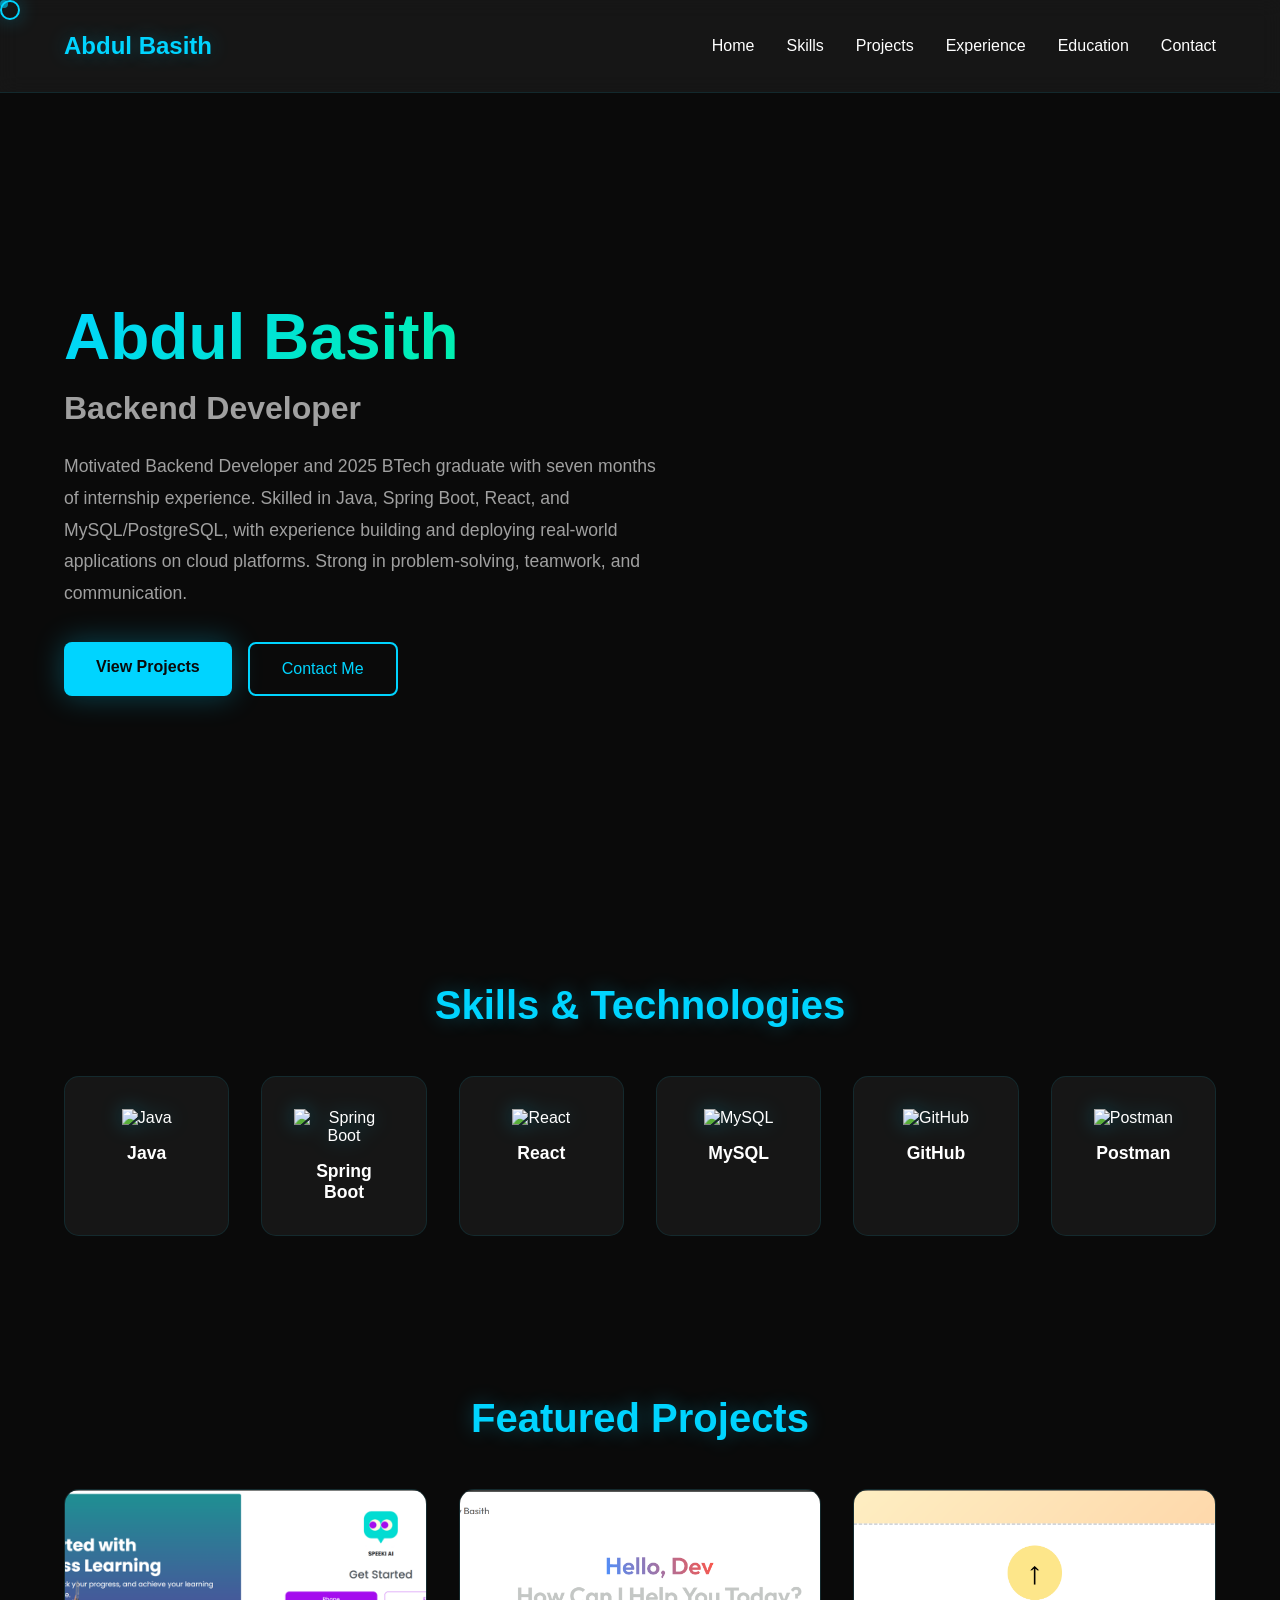
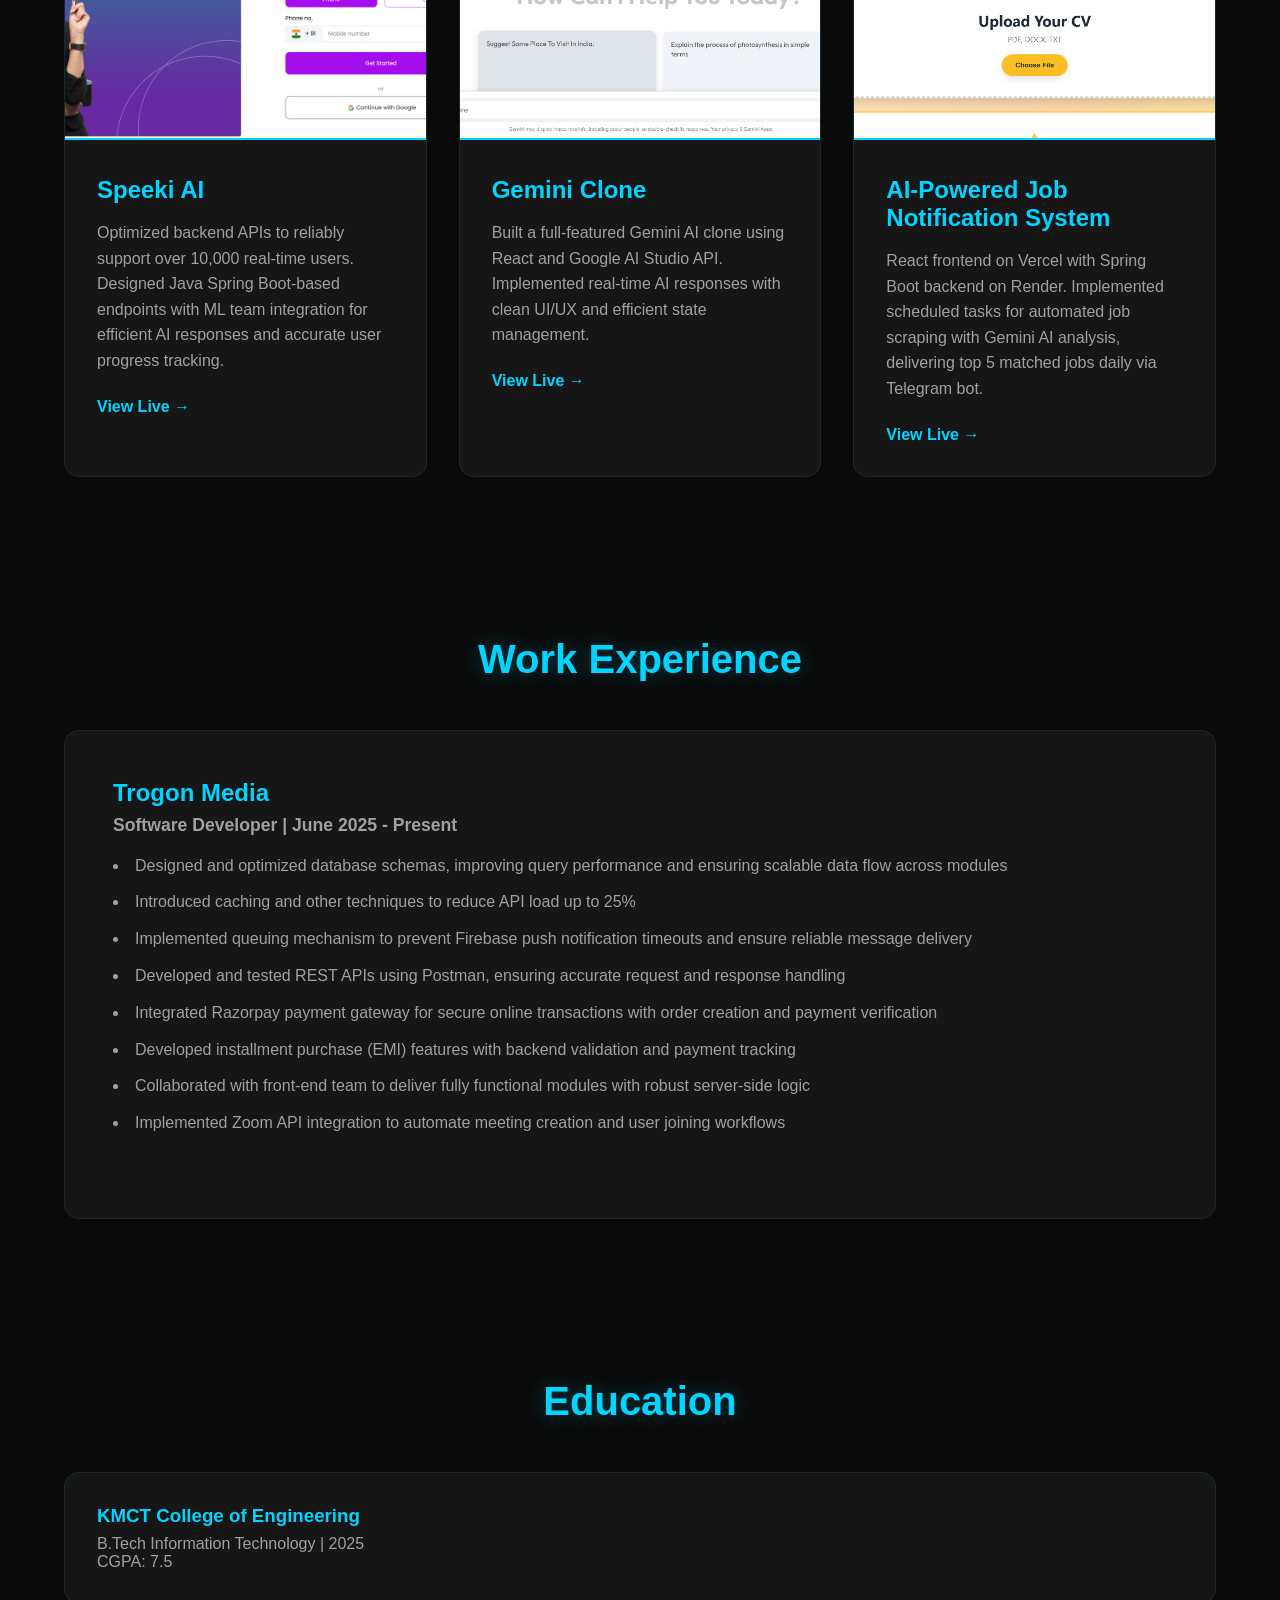
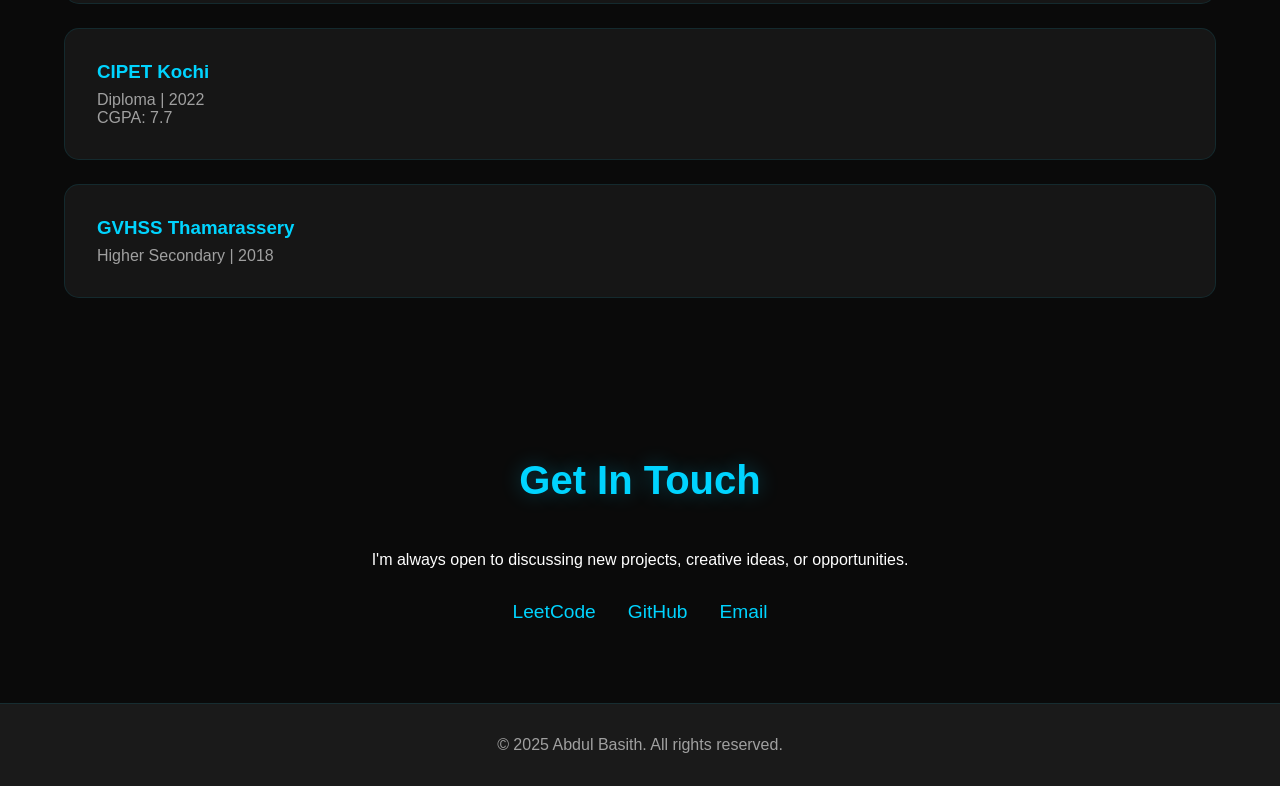
==== index.html @ dca41f11 "Update portfolio to highlight Java/Spring Boot skills" ====
<!DOCTYPE html>
<html lang="en">

<head>
    <meta charset="UTF-8">
    <meta name="viewport" content="width=device-width, initial-scale=1.0">
    <title>Abdul Basith - Backend Developer</title>
    <style>
        * {
            margin: 0;
            padding: 0;
            box-sizing: border-box;
        }

        :root {
            --bg-primary: #0a0a0a;
            --bg-secondary: #1a1a1a;
            --text-primary: #ffffff;
            --text-secondary: #a0a0a0;
            --accent: #00d4ff;
            --accent-glow: rgba(0, 212, 255, 0.3);
            --card-bg: #161616;
        }

        body {
            font-family: 'Segoe UI', Tahoma, Geneva, Verdana, sans-serif;
            background: var(--bg-primary);
            color: var(--text-primary);
            cursor: none;
            overflow-x: hidden;
        }

        /* Custom Cursor */
        .cursor {
            width: 20px;
            height: 20px;
            border: 2px solid var(--accent);
            border-radius: 50%;
            position: fixed;
            pointer-events: none;
            z-index: 9999;
            transition: transform 0.1s ease;
            box-shadow: 0 0 20px var(--accent-glow);
        }

        .cursor-tail {
            width: 8px;
            height: 8px;
            background: var(--accent);
            border-radius: 50%;
            position: fixed;
            pointer-events: none;
            z-index: 9998;
            opacity: 0.6;
            box-shadow: 0 0 15px var(--accent-glow);
        }

        /* Header */
        header {
            padding: 2rem 5%;
            background: rgba(26, 26, 26, 0.8);
            backdrop-filter: blur(10px);
            position: sticky;
            top: 0;
            z-index: 100;
            border-bottom: 1px solid rgba(0, 212, 255, 0.1);
        }

        nav {
            display: flex;
            justify-content: space-between;
            align-items: center;
            max-width: 1400px;
            margin: 0 auto;
        }

        .logo {
            font-size: 1.5rem;
            font-weight: bold;
            color: var(--accent);
            text-shadow: 0 0 20px var(--accent-glow);
        }

        .nav-links {
            display: flex;
            gap: 2rem;
            list-style: none;
        }

        .nav-links a {
            color: var(--text-primary);
            text-decoration: none;
            transition: color 0.3s;
            position: relative;
        }

        .nav-links a:hover {
            color: var(--accent);
        }

        .nav-links a::after {
            content: '';
            position: absolute;
            bottom: -5px;
            left: 0;
            width: 0;
            height: 2px;
            background: var(--accent);
            transition: width 0.3s;
        }

        .nav-links a:hover::after {
            width: 100%;
        }

        /* Hero Section */
        .hero {
            min-height: 90vh;
            display: flex;
            align-items: center;
            justify-content: center;
            padding: 2rem 5%;
            position: relative;
            overflow: hidden;
        }

        .hero-content {
            max-width: 1400px;
            width: 100%;
            display: flex;
            justify-content: space-between;
            align-items: center;
            gap: 4rem;
        }

        .hero-text h1 {
            font-size: 4rem;
            margin-bottom: 1rem;
            background: linear-gradient(135deg, var(--accent), #00ff88);
            -webkit-background-clip: text;
            -webkit-text-fill-color: transparent;
            animation: glow 2s ease-in-out infinite alternate;
        }

        @keyframes glow {
            from {
                filter: drop-shadow(0 0 20px var(--accent-glow));
            }

            to {
                filter: drop-shadow(0 0 40px var(--accent-glow));
            }
        }

        .hero-text h2 {
            font-size: 2rem;
            color: var(--text-secondary);
            margin-bottom: 1.5rem;
        }

        .hero-text p {
            font-size: 1.1rem;
            line-height: 1.8;
            color: var(--text-secondary);
            max-width: 600px;
            margin-bottom: 2rem;
        }

        .cta-buttons {
            display: flex;
            gap: 1rem;
        }

        .btn {
            padding: 1rem 2rem;
            border: none;
            border-radius: 8px;
            font-size: 1rem;
            cursor: none;
            transition: all 0.3s;
            text-decoration: none;
            display: inline-block;
        }

        .btn-primary {
            background: var(--accent);
            color: var(--bg-primary);
            font-weight: bold;
            box-shadow: 0 0 30px var(--accent-glow);
        }

        .btn-primary:hover {
            transform: translateY(-3px);
            box-shadow: 0 5px 40px var(--accent-glow);
        }

        .btn-secondary {
            background: transparent;
            color: var(--accent);
            border: 2px solid var(--accent);
        }

        .btn-secondary:hover {
            background: var(--accent);
            color: var(--bg-primary);
        }

        /* Section Styles */
        section {
            padding: 5rem 5%;
            max-width: 1400px;
            margin: 0 auto;
        }

        .section-title {
            font-size: 2.5rem;
            margin-bottom: 3rem;
            text-align: center;
            color: var(--accent);
            text-shadow: 0 0 20px var(--accent-glow);
        }

        /* Skills Section */
        .skills-grid {
            display: grid;
            grid-template-columns: repeat(auto-fit, minmax(150px, 1fr));
            gap: 2rem;
        }

        .skill-card {
            background: var(--card-bg);
            padding: 2rem;
            border-radius: 15px;
            text-align: center;
            transition: all 0.3s;
            border: 1px solid rgba(0, 212, 255, 0.1);
            position: relative;
            overflow: hidden;
        }

        .skill-card::before {
            content: '';
            position: absolute;
            top: 0;
            left: -100%;
            width: 100%;
            height: 100%;
            background: linear-gradient(90deg, transparent, rgba(0, 212, 255, 0.1), transparent);
            transition: left 0.5s;
        }

        .skill-card:hover::before {
            left: 100%;
        }

        .skill-card:hover {
            transform: translateY(-10px);
            border-color: var(--accent);
            box-shadow: 0 10px 40px var(--accent-glow);
        }

        .skill-card img {
            width: 60px;
            height: 60px;
            margin-bottom: 1rem;
            filter: drop-shadow(0 0 10px var(--accent-glow));
        }

        .skill-card h3 {
            color: var(--text-primary);
            font-size: 1.1rem;
        }

        /* Projects Section */
        .projects-grid {
            display: grid;
            grid-template-columns: repeat(auto-fit, minmax(350px, 1fr));
            gap: 2rem;
        }

        .project-card {
            background: var(--card-bg);
            border-radius: 15px;
            overflow: hidden;
            transition: all 0.3s;
            border: 1px solid rgba(0, 212, 255, 0.1);
        }

        .project-card:hover {
            transform: translateY(-10px);
            box-shadow: 0 15px 50px var(--accent-glow);
            border-color: var(--accent);
        }

        .project-image {
            width: 100%;
            height: 250px;
            object-fit: cover;
            border-bottom: 2px solid var(--accent);
        }

        .project-content {
            padding: 2rem;
        }

        .project-content h3 {
            font-size: 1.5rem;
            margin-bottom: 1rem;
            color: var(--accent);
        }

        .project-content p {
            color: var(--text-secondary);
            line-height: 1.6;
            margin-bottom: 1.5rem;
        }

        .project-links {
            display: flex;
            gap: 1rem;
        }

        .project-links a {
            color: var(--accent);
            text-decoration: none;
            font-weight: bold;
            transition: color 0.3s;
        }

        .project-links a:hover {
            color: var(--text-primary);
            text-shadow: 0 0 10px var(--accent-glow);
        }

        /* Experience Section */
        .experience-content {
            background: var(--card-bg);
            padding: 3rem;
            border-radius: 15px;
            border: 1px solid rgba(0, 212, 255, 0.1);
        }

        .experience-item {
            margin-bottom: 2rem;
        }

        .experience-item h3 {
            color: var(--accent);
            font-size: 1.5rem;
            margin-bottom: 0.5rem;
        }

        .experience-item h4 {
            color: var(--text-secondary);
            font-size: 1.1rem;
            margin-bottom: 1rem;
        }

        .experience-item ul {
            list-style-position: inside;
            color: var(--text-secondary);
            line-height: 1.8;
        }

        .experience-item li {
            margin-bottom: 0.5rem;
        }

        /* Education Section */
        .education-grid {
            display: grid;
            gap: 1.5rem;
        }

        .education-card {
            background: var(--card-bg);
            padding: 2rem;
            border-radius: 15px;
            border: 1px solid rgba(0, 212, 255, 0.1);
            transition: all 0.3s;
        }

        .education-card:hover {
            border-color: var(--accent);
            box-shadow: 0 5px 30px var(--accent-glow);
        }

        .education-card h3 {
            color: var(--accent);
            margin-bottom: 0.5rem;
        }

        .education-card p {
            color: var(--text-secondary);
        }

        /* Contact Section */
        .contact-content {
            text-align: center;
        }

        .contact-links {
            display: flex;
            justify-content: center;
            gap: 2rem;
            margin-top: 2rem;
        }

        .contact-links a {
            color: var(--accent);
            font-size: 1.2rem;
            text-decoration: none;
            transition: all 0.3s;
        }

        .contact-links a:hover {
            text-shadow: 0 0 20px var(--accent-glow);
            transform: scale(1.1);
        }

        /* Footer */
        footer {
            text-align: center;
            padding: 2rem;
            background: var(--bg-secondary);
            color: var(--text-secondary);
            border-top: 1px solid rgba(0, 212, 255, 0.1);
        }

        @media (max-width: 768px) {
            .hero-content {
                flex-direction: column;
                text-align: center;
            }

            .hero-text h1 {
                font-size: 2.5rem;
            }

            .nav-links {
                flex-direction: column;
                gap: 1rem;
            }

            .projects-grid {
                grid-template-columns: 1fr;
            }
        }
    </style>
</head>

<body>
    <!-- Custom Cursor -->
    <div class="cursor"></div>
    <div class="cursor-tail"></div>

    <!-- Header -->
    <header>
        <nav>
            <div class="logo">Abdul Basith</div>
            <ul class="nav-links">
                <li><a href="#home">Home</a></li>
                <li><a href="#skills">Skills</a></li>
                <li><a href="#projects">Projects</a></li>
                <li><a href="#experience">Experience</a></li>
                <li><a href="#education">Education</a></li>
                <li><a href="#contact">Contact</a></li>
            </ul>
        </nav>
    </header>

    <!-- Hero Section -->
    <section class="hero" id="home">
        <div class="hero-content">
            <div class="hero-text">
                <h1>Abdul Basith</h1>
                <h2>Backend Developer</h2>
                <p>Motivated Backend Developer and 2025 BTech graduate with seven months of internship experience.
                    Skilled in Java, Spring Boot, React, and MySQL/PostgreSQL, with experience building and deploying
                    real-world applications on cloud platforms. Strong in problem-solving, teamwork, and communication.
                </p>
                <div class="cta-buttons">
                    <a href="#projects" class="btn btn-primary">View Projects</a>
                    <a href="#contact" class="btn btn-secondary">Contact Me</a>
                </div>
            </div>
        </div>
    </section>

    <!-- Skills Section -->
    <section id="skills">
        <h2 class="section-title">Skills & Technologies</h2>
        <div class="skills-grid">
            <div class="skill-card">
                <img src="https://cdn.jsdelivr.net/gh/devicons/devicon/icons/java/java-original.svg" alt="Java">
                <h3>Java</h3>
            </div>
            <div class="skill-card">
                <img src="https://cdn.jsdelivr.net/gh/devicons/devicon/icons/spring/spring-original.svg"
                    alt="Spring Boot">
                <h3>Spring Boot</h3>
            </div>
            <div class="skill-card">
                <img src="https://cdn.jsdelivr.net/gh/devicons/devicon/icons/react/react-original.svg" alt="React">
                <h3>React</h3>
            </div>
            <!-- <div class="skill-card">
                <img src="https://cdn.jsdelivr.net/gh/devicons/devicon/icons/postgresql/postgresql-original.svg" alt="PostgreSQL">
                <h3>PostgreSQL</h3>
            </div> -->
            <div class="skill-card">
                <img src="https://cdn.jsdelivr.net/gh/devicons/devicon/icons/mysql/mysql-original.svg" alt="MySQL">
                <h3>MySQL</h3>
            </div>
            <!-- <!-- <div class="skill-card">
                <img src="https://cdn.jsdelivr.net/gh/devicons/devicon/icons/docker/docker-original.svg" alt="Docker">
                <h3>Docker</h3>
            </div> -->
            <div class="skill-card">
                <img src="https://cdn.jsdelivr.net/gh/devicons/devicon/icons/github/github-original.svg" alt="GitHub">
                <h3>GitHub</h3>
            </div>
            <div class="skill-card">
                <img src="https://cdn.jsdelivr.net/gh/devicons/devicon@latest/icons/postman/postman-original.svg"
                    alt="Postman">
                <h3>Postman</h3>
            </div>
        </div>
    </section>

    <!-- Projects Section -->
    <section id="projects">
        <h2 class="section-title">Featured Projects</h2>
        <div class="projects-grid">
            <div class="project-card">
                <img src="project1.png" alt="Speeki AI" class="project-image">
                <div class="project-content">
                    <h3>Speeki AI</h3>
                    <p>Optimized backend APIs to reliably support over 10,000 real-time users. Designed Java Spring
                        Boot-based endpoints with ML team integration for efficient AI responses and accurate user
                        progress tracking.</p>
                    <div class="project-links">
                        <a href="https://app.speekiai.com" target="_blank">View Live →</a>
                    </div>
                </div>
            </div>

            <div class="project-card">
                <img src="project2.png" alt="Gemini Clone" class="project-image">
                <div class="project-content">
                    <h3>Gemini Clone</h3>
                    <p>Built a full-featured Gemini AI clone using React and Google AI Studio API. Implemented real-time
                        AI responses with clean UI/UX and efficient state management.</p>
                    <div class="project-links">
                        <a href="https://gemini-by-basith.vercel.app/" target="_blank">View Live →</a>
                    </div>
                </div>
            </div>

            <div class="project-card">
                <img src="project3.png" alt="Job Alerts App" class="project-image">
                <div class="project-content">
                    <h3>AI-Powered Job Notification System</h3>
                    <p>React frontend on Vercel with Spring Boot backend on Render. Implemented scheduled tasks for
                        automated job scraping with Gemini AI analysis, delivering top 5 matched jobs daily via Telegram
                        bot.</p>
                    <div class="project-links">
                        <a href="https://telegram-job-alert.vercel.app" target="_blank">View Live →</a>
                    </div>
                </div>
            </div>
        </div>
    </section>

    <!-- Experience Section -->
    <section id="experience">
        <h2 class="section-title">Work Experience</h2>
        <div class="experience-content">
            <div class="experience-item">
                <h3>Trogon Media</h3>
                <h4>Software Developer | June 2025 - Present</h4>
                <ul>
                    <li>Designed and optimized database schemas, improving query performance and ensuring scalable data
                        flow across modules</li>
                    <li>Introduced caching and other techniques to reduce API load up to 25%</li>
                    <li>Implemented queuing mechanism to prevent Firebase push notification timeouts and ensure reliable
                        message delivery</li>
                    <li>Developed and tested REST APIs using Postman, ensuring accurate request and response handling
                    </li>
                    <li>Integrated Razorpay payment gateway for secure online transactions with order creation and
                        payment verification</li>
                    <li>Developed installment purchase (EMI) features with backend validation and payment tracking</li>
                    <li>Collaborated with front-end team to deliver fully functional modules with robust server-side
                        logic</li>
                    <li>Implemented Zoom API integration to automate meeting creation and user joining workflows</li>
                </ul>
            </div>
        </div>
    </section>

    <!-- Education Section -->
    <section id="education">
        <h2 class="section-title">Education</h2>
        <div class="education-grid">
            <div class="education-card">
                <h3>KMCT College of Engineering</h3>
                <p>B.Tech Information Technology | 2025</p>
                <p>CGPA: 7.5</p>
            </div>
            <div class="education-card">
                <h3>CIPET Kochi</h3>
                <p>Diploma | 2022</p>
                <p>CGPA: 7.7</p>
            </div>
            <div class="education-card">
                <h3>GVHSS Thamarassery</h3>
                <p>Higher Secondary | 2018</p>
            </div>
        </div>
    </section>

    <!-- Contact Section -->
    <section id="contact">
        <h2 class="section-title">Get In Touch</h2>
        <div class="contact-content">
            <p>I'm always open to discussing new projects, creative ideas, or opportunities.</p>
            <div class="contact-links">
                <a href="https://leetcode.com/u/abdulbasith2590/" target="_blank">LeetCode</a>
                <a href="https://github.com/abdulbasith2590" target="_blank">GitHub</a>
                <a href="mailto:abdulbasith2590@gmail.com">Email</a>
            </div>
        </div>
    </section>

    <!-- Footer -->
    <footer>
        <p>&copy; 2025 Abdul Basith. All rights reserved.</p>
    </footer>

    <script>
        // Custom Cursor
        const cursor = document.querySelector('.cursor');
        const cursorTail = document.querySelector('.cursor-tail');
        let mouseX = 0, mouseY = 0;
        let tailX = 0, tailY = 0;

        document.addEventListener('mousemove', (e) => {
            mouseX = e.clientX;
            mouseY = e.clientY;
            cursor.style.left = mouseX + 'px';
            cursor.style.top = mouseY + 'px';
        });

        function animateTail() {
            tailX += (mouseX - tailX) * 0.1;
            tailY += (mouseY - tailY) * 0.1;
            cursorTail.style.left = tailX + 'px';
            cursorTail.style.top = tailY + 'px';
            requestAnimationFrame(animateTail);
        }
        animateTail();

        // Smooth Scroll
        document.querySelectorAll('a[href^="#"]').forEach(anchor => {
            anchor.addEventListener('click', function (e) {
                e.preventDefault();
                const target = document.querySelector(this.getAttribute('href'));
                if (target) {
                    target.scrollIntoView({ behavior: 'smooth' });
                }
            });
        });
    </script>
</body>

</html>
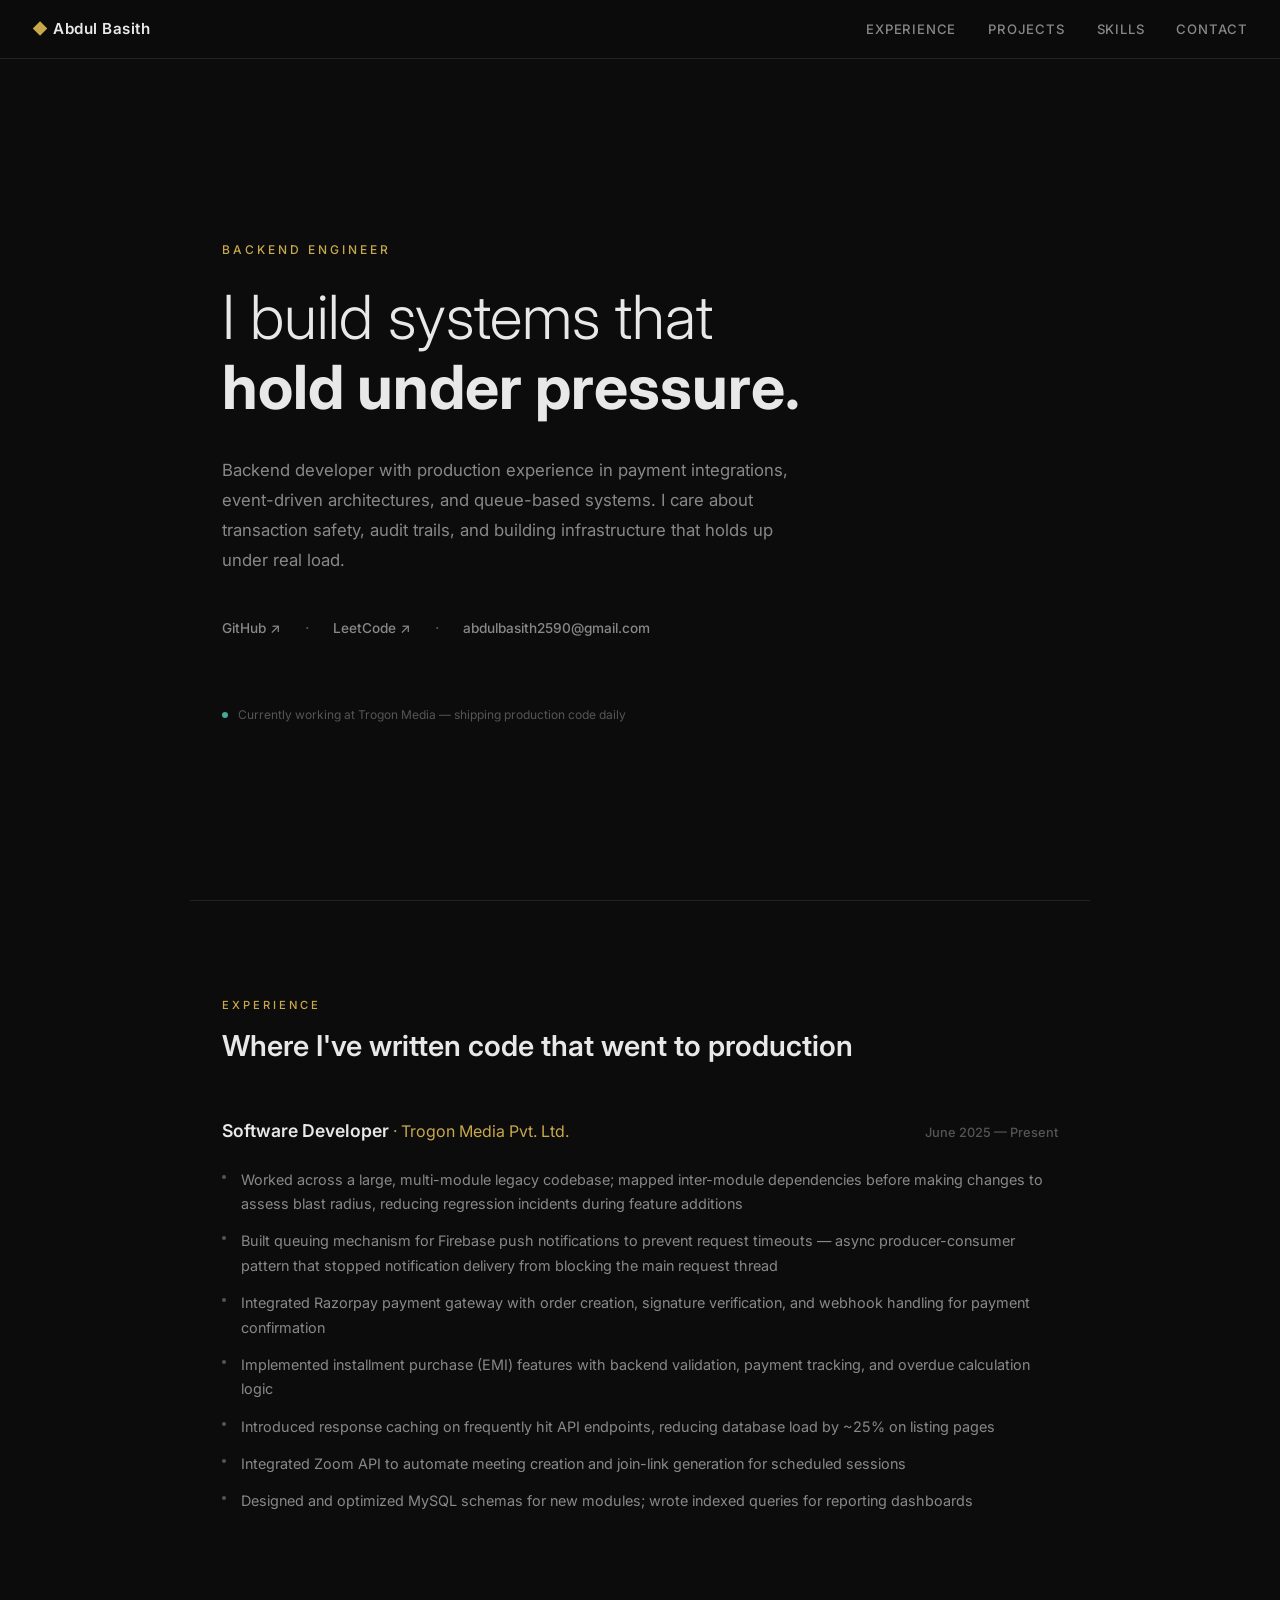
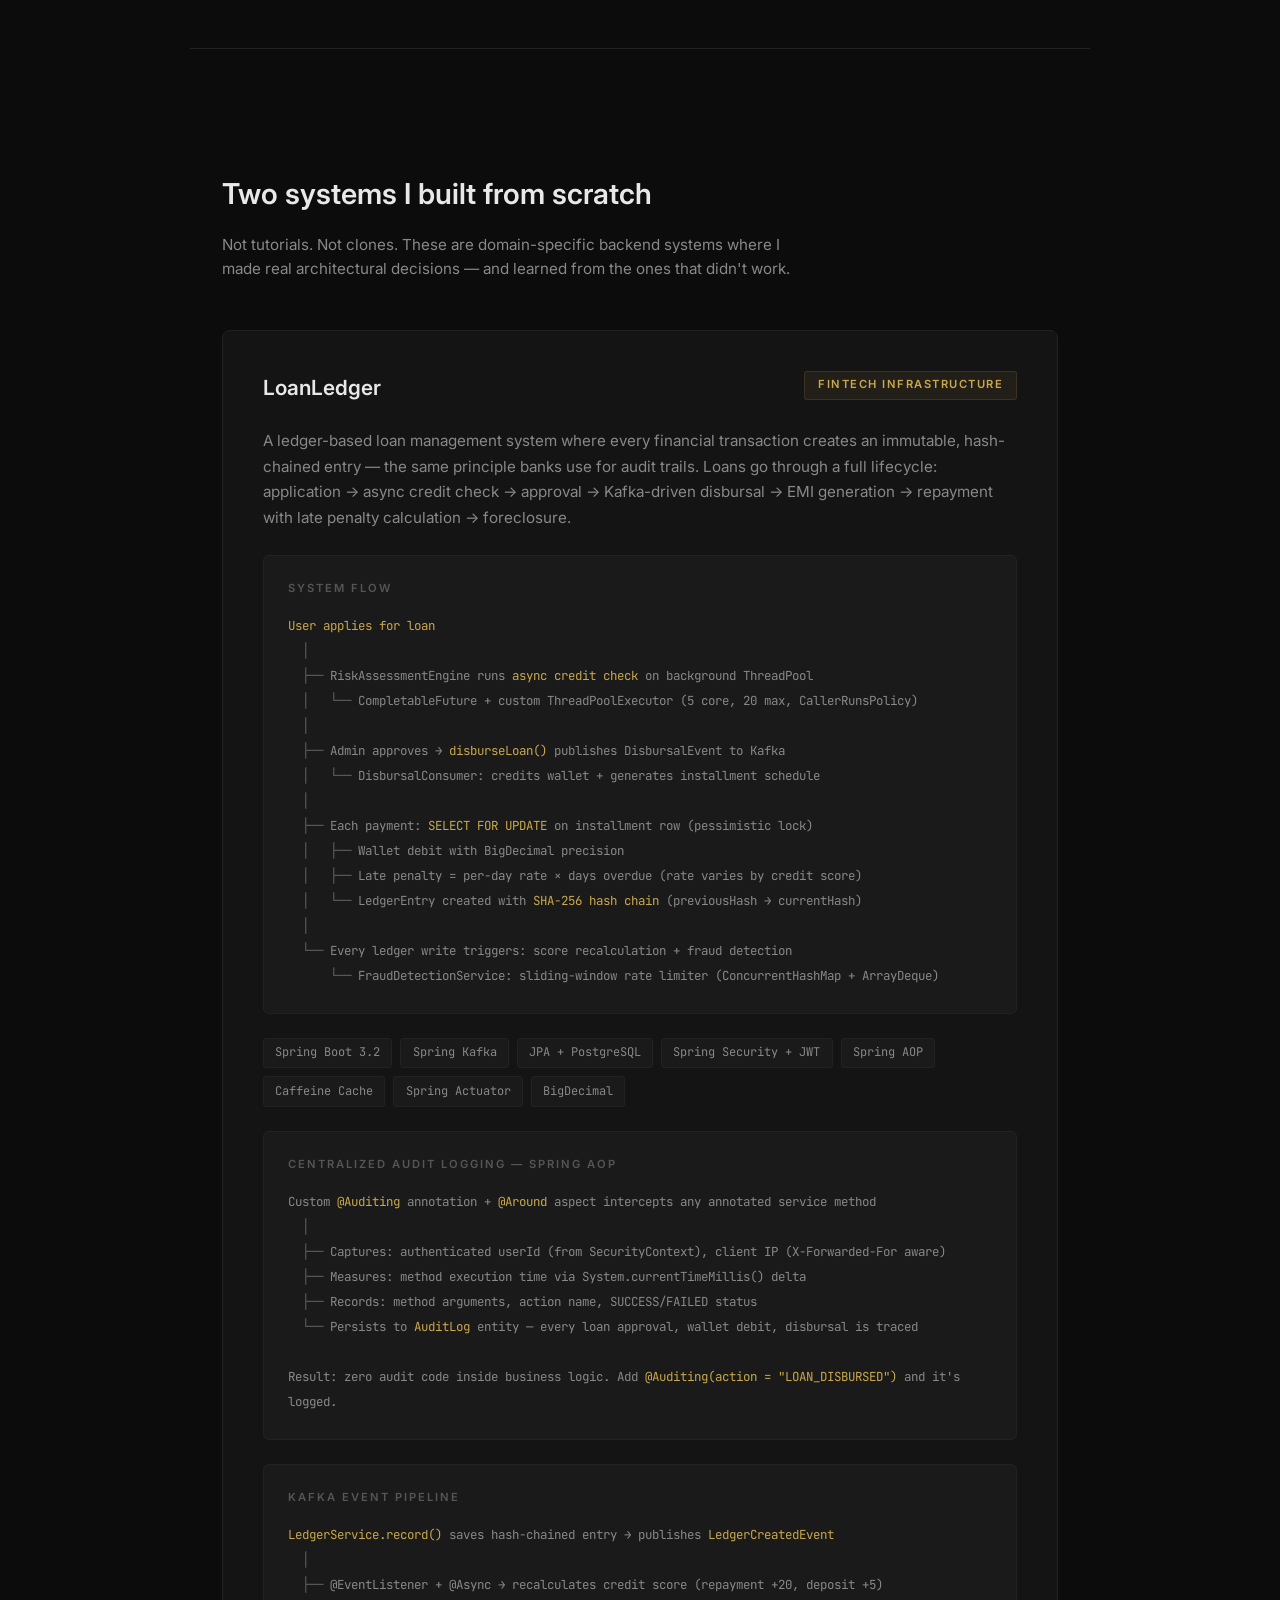
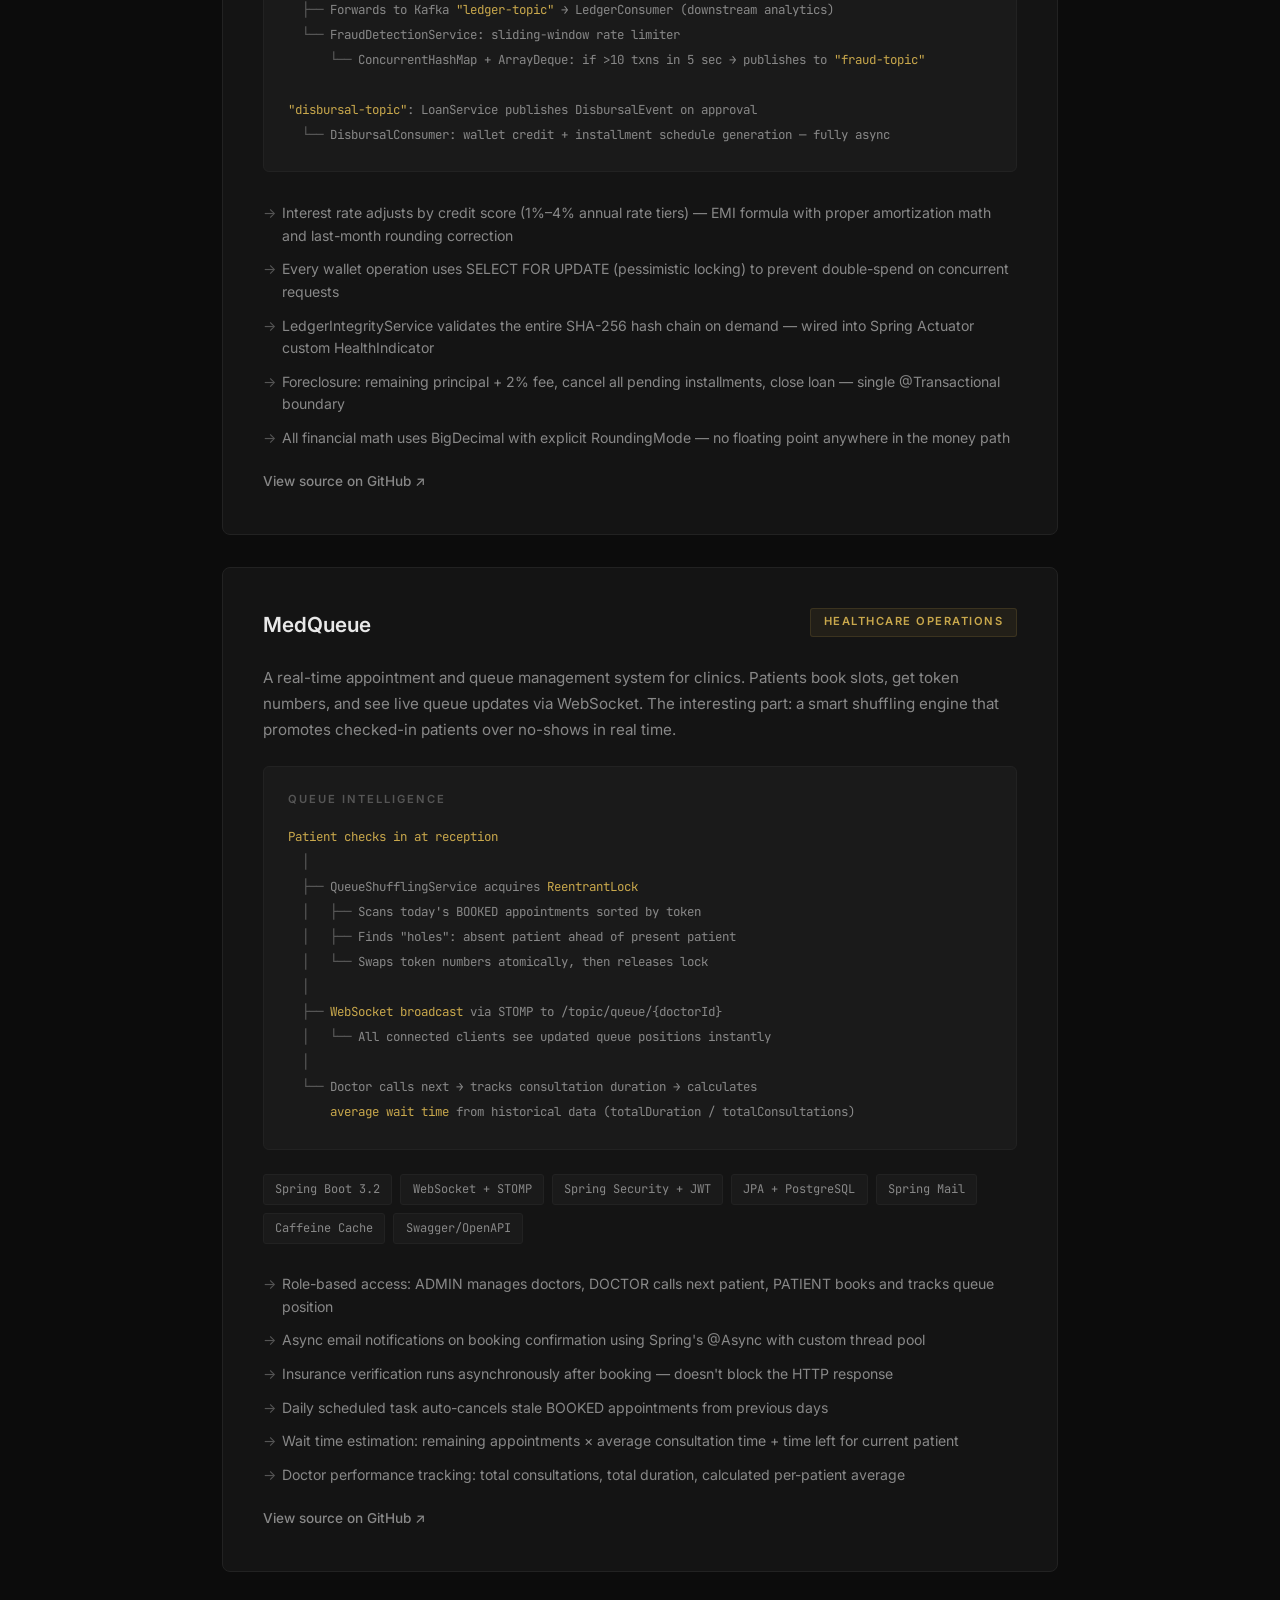
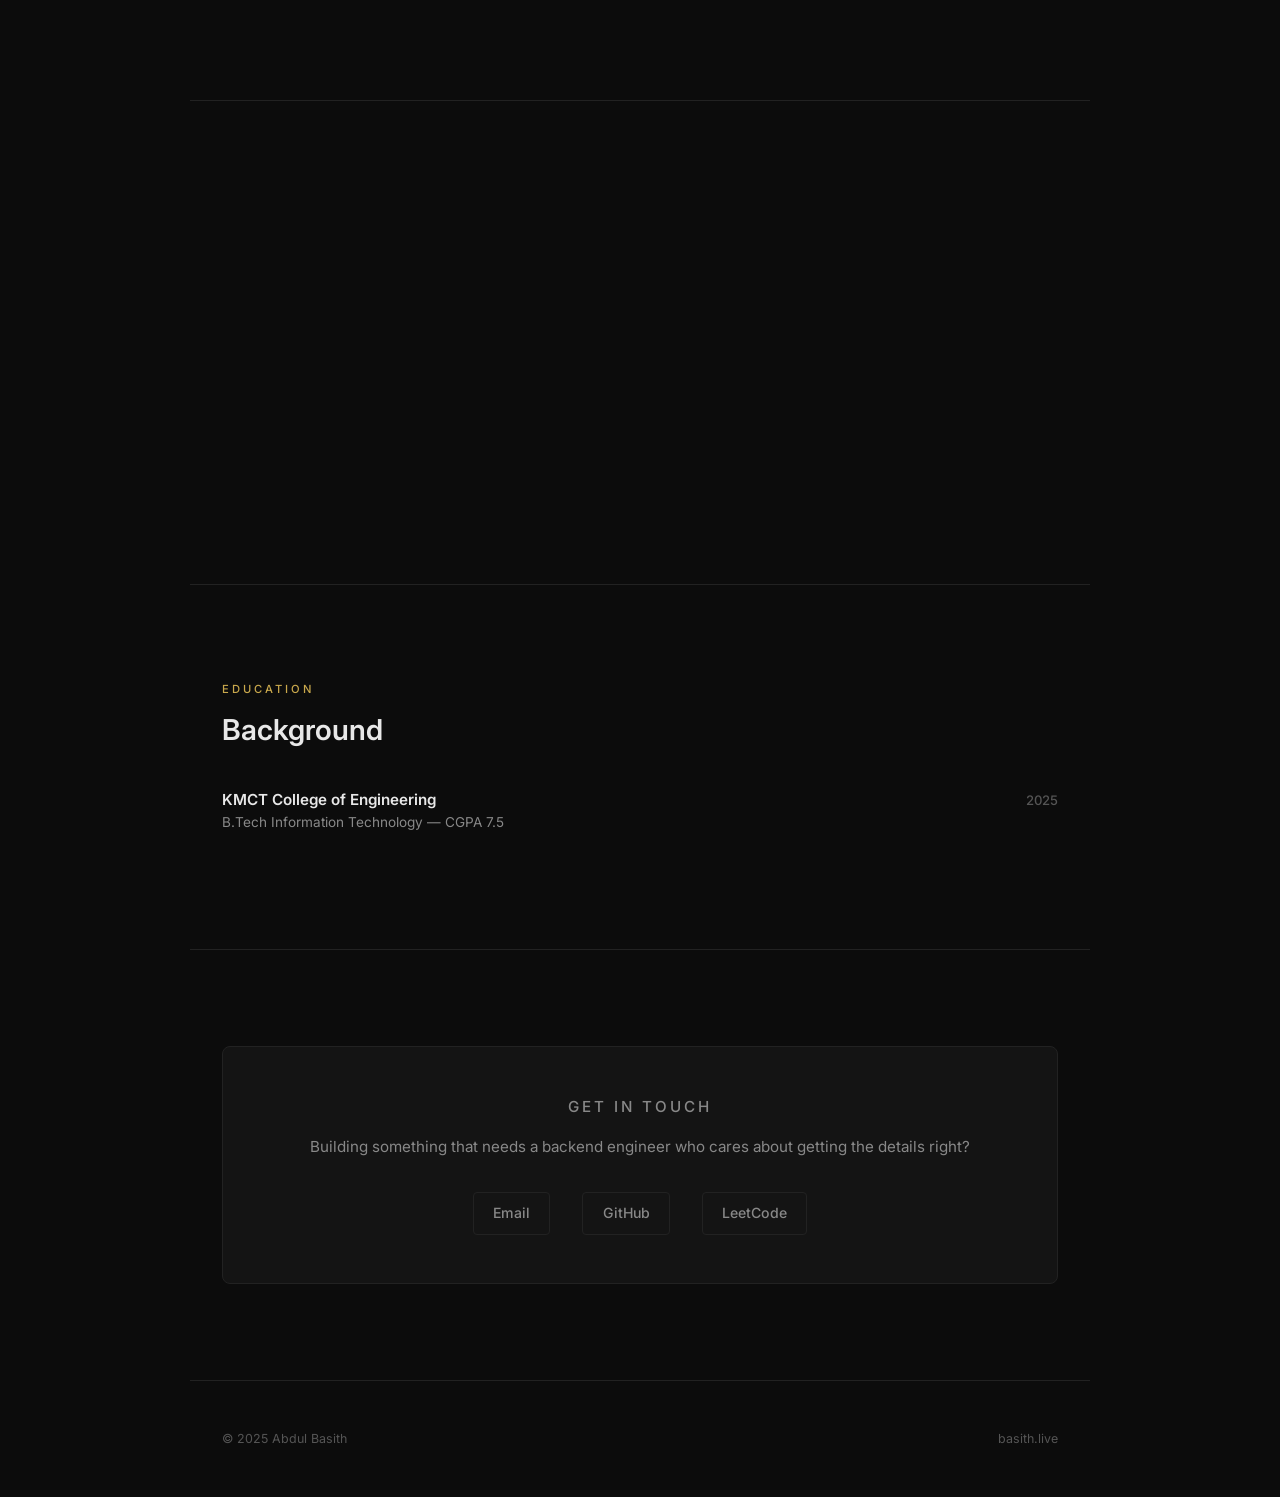
==== commit 3492c078: "c" ====
--- a/index.html
+++ b/index.html
@@ -1,676 +1,350 @@
 <!DOCTYPE html>
 <html lang="en">
-
 <head>
     <meta charset="UTF-8">
     <meta name="viewport" content="width=device-width, initial-scale=1.0">
-    <title>Abdul Basith - Backend Developer</title>
-    <style>
-        * {
-            margin: 0;
-            padding: 0;
-            box-sizing: border-box;
+    <title>Abdul Basith — Backend Engineer</title>
+    <meta name="description" content="Backend engineer specializing in enterprise systems and financial infrastructure. Spring Boot, Kafka, JPA. Building systems that handle money correctly.">
+    <link rel="stylesheet" href="style.css">
+    <link rel="icon" href="data:image/svg+xml,<svg xmlns='http://www.w3.org/2000/svg' viewBox='0 0 100 100'><text y='.9em' font-size='90'>◆</text></svg>">
+</head>
+<body>
+
+<!-- NAV -->
+<nav>
+    <div class="nav-name"><span>◆</span> Abdul Basith</div>
+    <button class="nav-toggle" onclick="document.querySelector('.nav-links').classList.toggle('open')" aria-label="Menu">☰</button>
+    <ul class="nav-links">
+        <li><a href="#work">Experience</a></li>
+        <li><a href="#projects">Projects</a></li>
+        <li><a href="#skills">Skills</a></li>
+        <li><a href="#contact">Contact</a></li>
+    </ul>
+</nav>
+
+<!-- HERO -->
+<section class="hero" id="home">
+    <div class="hero-inner">
+        <p class="hero-label">Backend Engineer</p>
+        <h1>I build systems that<br><strong>hold under pressure.</strong></h1>
+        <p class="hero-desc">
+            Backend developer with production experience in payment integrations, event-driven architectures,
+            and queue-based systems. I care about transaction safety, audit trails, and building infrastructure
+            that holds up under real load.
+        </p>
+        <div class="hero-links">
+            <a href="https://github.com/abdulbasith2590" target="_blank">GitHub ↗</a>
+            <span class="sep">·</span>
+            <a href="https://leetcode.com/u/abdulbasith2590/" target="_blank">LeetCode ↗</a>
+            <span class="sep">·</span>
+            <a href="mailto:abdulbasith2590@gmail.com">abdulbasith2590@gmail.com</a>
+        </div>
+        <div class="hero-indicator">
+            <div class="dot-live"></div>
+            Currently working at Trogon Media — shipping production code daily
+        </div>
+    </div>
+</section>
+
+<hr class="divider">
+
+<!-- EXPERIENCE -->
+<section id="work">
+    <p class="section-label reveal">Experience</p>
+    <h2 class="section-title reveal">Where I've written code that went to production</h2>
+
+    <div class="exp-item reveal">
+        <div class="exp-header">
+            <div>
+                <span class="exp-role">Software Developer</span>
+                <span class="exp-company"> · Trogon Media Pvt. Ltd.</span>
+            </div>
+            <span class="exp-date">June 2025 — Present</span>
+        </div>
+        <ul class="exp-bullets">
+            <li>Worked across a large, multi-module legacy codebase; mapped inter-module dependencies before making changes to assess blast radius, reducing regression incidents during feature additions</li>
+
+            <li>Built queuing mechanism for Firebase push notifications to prevent request timeouts — async producer-consumer pattern that stopped notification delivery from blocking the main request thread</li>
+            <li>Integrated Razorpay payment gateway with order creation, signature verification, and webhook handling for payment confirmation</li>
+            <li>Implemented installment purchase (EMI) features with backend validation, payment tracking, and overdue calculation logic</li>
+            <li>Introduced response caching on frequently hit API endpoints, reducing database load by ~25% on listing pages</li>
+            <li>Integrated Zoom API to automate meeting creation and join-link generation for scheduled sessions</li>
+            <li>Designed and optimized MySQL schemas for new modules; wrote indexed queries for reporting dashboards</li>
+        </ul>
+    </div>
+</section>
+
+<hr class="divider">
+
+<!-- PROJECTS -->
+<section id="projects">
+    <p class="section-label reveal">Engineering</p>
+    <h2 class="section-title reveal">Two systems I built from scratch</h2>
+    <p class="section-desc reveal">Not tutorials. Not clones. These are domain-specific backend systems where I made real architectural decisions — and learned from the ones that didn't work.</p>
+
+    <!-- PROJECT 1: LoanLedger -->
+    <div class="project reveal">
+        <div class="project-header">
+            <h3 class="project-name">LoanLedger</h3>
+            <span class="project-type">Fintech Infrastructure</span>
+        </div>
+        <p class="project-summary">
+            A ledger-based loan management system where every financial transaction creates an immutable,
+            hash-chained entry — the same principle banks use for audit trails. Loans go through a full lifecycle:
+            application → async credit check → approval → Kafka-driven disbursal → EMI generation → repayment with
+            late penalty calculation → foreclosure.
+        </p>
+
+        <div class="project-arch">
+            <div class="project-arch-title">System Flow</div>
+            <div class="arch-flow"><span class="highlight">User applies for loan</span>
+  <span class="muted">│</span>
+  <span class="muted">├──</span> RiskAssessmentEngine runs <span class="highlight">async credit check</span> on background ThreadPool
+  <span class="muted">│   └──</span> CompletableFuture + custom ThreadPoolExecutor (5 core, 20 max, CallerRunsPolicy)
+  <span class="muted">│</span>
+  <span class="muted">├──</span> Admin approves → <span class="highlight">disburseLoan()</span> publishes DisbursalEvent to Kafka
+  <span class="muted">│   └──</span> DisbursalConsumer: credits wallet + generates installment schedule
+  <span class="muted">│</span>
+  <span class="muted">├──</span> Each payment: <span class="highlight">SELECT FOR UPDATE</span> on installment row (pessimistic lock)
+  <span class="muted">│   ├──</span> Wallet debit with BigDecimal precision
+  <span class="muted">│   ├──</span> Late penalty = per-day rate × days overdue (rate varies by credit score)
+  <span class="muted">│   └──</span> LedgerEntry created with <span class="highlight">SHA-256 hash chain</span> (previousHash → currentHash)
+  <span class="muted">│</span>
+  <span class="muted">└──</span> Every ledger write triggers: score recalculation + fraud detection
+      <span class="muted">└──</span> FraudDetectionService: sliding-window rate limiter (ConcurrentHashMap + ArrayDeque)</div>
+        </div>
+
+        <div class="tech-stack">
+            <span class="tech-tag">Spring Boot 3.2</span>
+            <span class="tech-tag">Spring Kafka</span>
+            <span class="tech-tag">JPA + PostgreSQL</span>
+            <span class="tech-tag">Spring Security + JWT</span>
+            <span class="tech-tag">Spring AOP</span>
+            <span class="tech-tag">Caffeine Cache</span>
+            <span class="tech-tag">Spring Actuator</span>
+            <span class="tech-tag">BigDecimal</span>
+        </div>
+
+        <div class="project-arch" style="margin-top: 0;">
+            <div class="project-arch-title">Centralized Audit Logging — Spring AOP</div>
+            <div class="arch-flow">Custom <span class="highlight">@Auditing</span> annotation + <span class="highlight">@Around</span> aspect intercepts any annotated service method
+  <span class="muted">│</span>
+  <span class="muted">├──</span> Captures: authenticated userId (from SecurityContext), client IP (X-Forwarded-For aware)
+  <span class="muted">├──</span> Measures: method execution time via System.currentTimeMillis() delta
+  <span class="muted">├──</span> Records: method arguments, action name, SUCCESS/FAILED status
+  <span class="muted">└──</span> Persists to <span class="highlight">AuditLog</span> entity — every loan approval, wallet debit, disbursal is traced
+
+Result: zero audit code inside business logic. Add <span class="highlight">@Auditing(action = "LOAN_DISBURSED")</span> and it's logged.</div>
+        </div>
+
+        <div class="project-arch" style="margin-top: 0;">
+            <div class="project-arch-title">Kafka Event Pipeline</div>
+            <div class="arch-flow"><span class="highlight">LedgerService.record()</span> saves hash-chained entry → publishes <span class="highlight">LedgerCreatedEvent</span>
+  <span class="muted">│</span>
+  <span class="muted">├──</span> @EventListener + @Async → recalculates credit score (repayment +20, deposit +5)
+  <span class="muted">├──</span> Forwards to Kafka <span class="highlight">"ledger-topic"</span> → LedgerConsumer (downstream analytics)
+  <span class="muted">└──</span> FraudDetectionService: sliding-window rate limiter
+      <span class="muted">└──</span> ConcurrentHashMap + ArrayDeque: if >10 txns in 5 sec → publishes to <span class="highlight">"fraud-topic"</span>
+
+<span class="highlight">"disbursal-topic"</span>: LoanService publishes DisbursalEvent on approval
+  <span class="muted">└──</span> DisbursalConsumer: wallet credit + installment schedule generation — fully async</div>
+        </div>
+
+        <ul class="project-details">
+            <li>Interest rate adjusts by credit score (1%–4% annual rate tiers) — EMI formula with proper amortization math and last-month rounding correction</li>
+            <li>Every wallet operation uses SELECT FOR UPDATE (pessimistic locking) to prevent double-spend on concurrent requests</li>
+            <li>LedgerIntegrityService validates the entire SHA-256 hash chain on demand — wired into Spring Actuator custom HealthIndicator</li>
+            <li>Foreclosure: remaining principal + 2% fee, cancel all pending installments, close loan — single @Transactional boundary</li>
+            <li>All financial math uses BigDecimal with explicit RoundingMode — no floating point anywhere in the money path</li>
+        </ul>
+        <a href="https://github.com/abdulbasith2590/loanLedger" target="_blank" class="project-link">View source on GitHub ↗</a>
+    </div>
+
+    <!-- PROJECT 2: MedQueue -->
+    <div class="project reveal">
+        <div class="project-header">
+            <h3 class="project-name">MedQueue</h3>
+            <span class="project-type">Healthcare Operations</span>
+        </div>
+        <p class="project-summary">
+            A real-time appointment and queue management system for clinics. Patients book slots,
+            get token numbers, and see live queue updates via WebSocket. The interesting part: a smart
+            shuffling engine that promotes checked-in patients over no-shows in real time.
+        </p>
+
+        <div class="project-arch">
+            <div class="project-arch-title">Queue Intelligence</div>
+            <div class="arch-flow"><span class="highlight">Patient checks in at reception</span>
+  <span class="muted">│</span>
+  <span class="muted">├──</span> QueueShufflingService acquires <span class="highlight">ReentrantLock</span>
+  <span class="muted">│   ├──</span> Scans today's BOOKED appointments sorted by token
+  <span class="muted">│   ├──</span> Finds "holes": absent patient ahead of present patient
+  <span class="muted">│   └──</span> Swaps token numbers atomically, then releases lock
+  <span class="muted">│</span>
+  <span class="muted">├──</span> <span class="highlight">WebSocket broadcast</span> via STOMP to /topic/queue/{doctorId}
+  <span class="muted">│   └──</span> All connected clients see updated queue positions instantly
+  <span class="muted">│</span>
+  <span class="muted">└──</span> Doctor calls next → tracks consultation duration → calculates
+      <span class="highlight">average wait time</span> from historical data (totalDuration / totalConsultations)</div>
+        </div>
+
+        <div class="tech-stack">
+            <span class="tech-tag">Spring Boot 3.2</span>
+            <span class="tech-tag">WebSocket + STOMP</span>
+            <span class="tech-tag">Spring Security + JWT</span>
+            <span class="tech-tag">JPA + PostgreSQL</span>
+            <span class="tech-tag">Spring Mail</span>
+            <span class="tech-tag">Caffeine Cache</span>
+            <span class="tech-tag">Swagger/OpenAPI</span>
+        </div>
+
+        <ul class="project-details">
+            <li>Role-based access: ADMIN manages doctors, DOCTOR calls next patient, PATIENT books and tracks queue position</li>
+            <li>Async email notifications on booking confirmation using Spring's @Async with custom thread pool</li>
+            <li>Insurance verification runs asynchronously after booking — doesn't block the HTTP response</li>
+            <li>Daily scheduled task auto-cancels stale BOOKED appointments from previous days</li>
+            <li>Wait time estimation: remaining appointments × average consultation time + time left for current patient</li>
+            <li>Doctor performance tracking: total consultations, total duration, calculated per-patient average</li>
+        </ul>
+        <a href="https://github.com/abdulbasith2590/appointment_system" target="_blank" class="project-link">View source on GitHub ↗</a>
+    </div>
+</section>
+
+<hr class="divider">
+
+<!-- SKILLS -->
+<section id="skills">
+    <p class="section-label reveal">Toolkit</p>
+    <h2 class="section-title reveal">What I work with</h2>
+
+    <div class="skills-grid reveal">
+        <div class="skill-group">
+            <div class="skill-group-title">Languages</div>
+            <ul>
+                <li>Java 17</li>
+                <li>PHP</li>
+                <li>JavaScript</li>
+                <li>SQL</li>
+            </ul>
+        </div>
+        <div class="skill-group">
+            <div class="skill-group-title">Backend</div>
+            <ul>
+                <li>Spring Boot</li>
+                <li>Spring Security</li>
+                <li>Spring Data JPA</li>
+                <li>Spring Kafka</li>
+            </ul>
+        </div>
+        <div class="skill-group">
+            <div class="skill-group-title">Data</div>
+            <ul>
+                <li>PostgreSQL</li>
+                <li>MySQL</li>
+                <li>Caffeine Cache</li>
+                <li>Kafka</li>
+            </ul>
+        </div>
+        <div class="skill-group">
+            <div class="skill-group-title">Practices</div>
+            <ul>
+                <li>REST API Design</li>
+                <li>JWT Authentication</li>
+                <li>WebSocket / STOMP</li>
+                <li>Git</li>
+            </ul>
+        </div>
+    </div>
+</section>
+
+<hr class="divider">
+
+<!-- EDUCATION -->
+<section id="education">
+    <p class="section-label reveal">Education</p>
+    <h2 class="section-title reveal">Background</h2>
+    <div class="edu-grid reveal">
+        <div class="edu-item">
+            <div>
+                <div class="edu-school">KMCT College of Engineering</div>
+                <div class="edu-detail">B.Tech Information Technology — CGPA 7.5</div>
+            </div>
+            <span class="edu-year">2025</span>
+        </div>
+        <!-- <div class="edu-item">
+            <div>
+                <div class="edu-school">CIPET Kochi</div>
+                <div class="edu-detail">Diploma — CGPA 7.7</div>
+            </div>
+            <span class="edu-year">2022</span>
+        </div>
+        <div class="edu-item">
+            <div>
+                <div class="edu-school">GVHSS Thamarassery</div>
+                <div class="edu-detail">Higher Secondary</div>
+            </div>
+            <span class="edu-year">2018</span>
+        </div> -->
+    </div>
+</section>
+
+<hr class="divider">
+
+<!-- CONTACT -->
+<section id="contact">
+    <div class="contact-box reveal">
+        <p class="section-label" style="margin-bottom: 1rem;">Get in touch</p>
+        <p>Building something that needs a backend engineer who cares about getting the details right?</p>
+        <div class="contact-links">
+            <a href="mailto:abdulbasith2590@gmail.com">Email</a>
+            <a href="https://github.com/abdulbasith2590" target="_blank">GitHub</a>
+            <a href="https://leetcode.com/u/abdulbasith2590/" target="_blank">LeetCode</a>
+        </div>
+    </div>
+</section>
+
+<footer>
+    <span>© 2025 Abdul Basith</span>
+    <span>basith.live</span>
+</footer>
+
+<script>
+// Reveal on scroll
+const observer = new IntersectionObserver((entries) => {
+    entries.forEach(entry => {
+        if (entry.isIntersecting) {
+            entry.target.classList.add('visible');
         }
-
-        :root {
-            --bg-primary: #0a0a0a;
-            --bg-secondary: #1a1a1a;
-            --text-primary: #ffffff;
-            --text-secondary: #a0a0a0;
-            --accent: #00d4ff;
-            --accent-glow: rgba(0, 212, 255, 0.3);
-            --card-bg: #161616;
-        }
-
-        body {
-            font-family: 'Segoe UI', Tahoma, Geneva, Verdana, sans-serif;
-            background: var(--bg-primary);
-            color: var(--text-primary);
-            cursor: none;
-            overflow-x: hidden;
-        }
-
-        /* Custom Cursor */
-        .cursor {
-            width: 20px;
-            height: 20px;
-            border: 2px solid var(--accent);
-            border-radius: 50%;
-            position: fixed;
-            pointer-events: none;
-            z-index: 9999;
-            transition: transform 0.1s ease;
-            box-shadow: 0 0 20px var(--accent-glow);
-        }
-
-        .cursor-tail {
-            width: 8px;
-            height: 8px;
-            background: var(--accent);
-            border-radius: 50%;
-            position: fixed;
-            pointer-events: none;
-            z-index: 9998;
-            opacity: 0.6;
-            box-shadow: 0 0 15px var(--accent-glow);
-        }
-
-        /* Header */
-        header {
-            padding: 2rem 5%;
-            background: rgba(26, 26, 26, 0.8);
-            backdrop-filter: blur(10px);
-            position: sticky;
-            top: 0;
-            z-index: 100;
-            border-bottom: 1px solid rgba(0, 212, 255, 0.1);
-        }
-
-        nav {
-            display: flex;
-            justify-content: space-between;
-            align-items: center;
-            max-width: 1400px;
-            margin: 0 auto;
-        }
-
-        .logo {
-            font-size: 1.5rem;
-            font-weight: bold;
-            color: var(--accent);
-            text-shadow: 0 0 20px var(--accent-glow);
-        }
-
-        .nav-links {
-            display: flex;
-            gap: 2rem;
-            list-style: none;
-        }
-
-        .nav-links a {
-            color: var(--text-primary);
-            text-decoration: none;
-            transition: color 0.3s;
-            position: relative;
-        }
-
-        .nav-links a:hover {
-            color: var(--accent);
-        }
-
-        .nav-links a::after {
-            content: '';
-            position: absolute;
-            bottom: -5px;
-            left: 0;
-            width: 0;
-            height: 2px;
-            background: var(--accent);
-            transition: width 0.3s;
-        }
-
-        .nav-links a:hover::after {
-            width: 100%;
-        }
-
-        /* Hero Section */
-        .hero {
-            min-height: 90vh;
-            display: flex;
-            align-items: center;
-            justify-content: center;
-            padding: 2rem 5%;
-            position: relative;
-            overflow: hidden;
-        }
-
-        .hero-content {
-            max-width: 1400px;
-            width: 100%;
-            display: flex;
-            justify-content: space-between;
-            align-items: center;
-            gap: 4rem;
-        }
-
-        .hero-text h1 {
-            font-size: 4rem;
-            margin-bottom: 1rem;
-            background: linear-gradient(135deg, var(--accent), #00ff88);
-            -webkit-background-clip: text;
-            -webkit-text-fill-color: transparent;
-            animation: glow 2s ease-in-out infinite alternate;
-        }
-
-        @keyframes glow {
-            from {
-                filter: drop-shadow(0 0 20px var(--accent-glow));
-            }
-
-            to {
-                filter: drop-shadow(0 0 40px var(--accent-glow));
+    });
+}, { threshold: 0.1, rootMargin: '0px 0px -40px 0px' });
+
+document.querySelectorAll('.reveal').forEach(el => observer.observe(el));
+
+// Smooth scroll
+document.querySelectorAll('a[href^="#"]').forEach(a => {
+    a.addEventListener('click', e => {
+        e.preventDefault();
+        const t = document.querySelector(a.getAttribute('href'));
+        if (t) t.scrollIntoView({ behavior: 'smooth' });
+        document.querySelector('.nav-links')?.classList.remove('open');
+    });
+});
+
+// Active nav tracking
+const sections = document.querySelectorAll('section[id]');
+window.addEventListener('scroll', () => {
+    const y = window.scrollY + 100;
+    sections.forEach(s => {
+        const link = document.querySelector(`.nav-links a[href="#${s.id}"]`);
+        if (link) {
+            if (y >= s.offsetTop && y < s.offsetTop + s.offsetHeight) {
+                link.style.color = 'var(--text)';
+            } else {
+                link.style.color = '';
             }
         }
-
-        .hero-text h2 {
-            font-size: 2rem;
-            color: var(--text-secondary);
-            margin-bottom: 1.5rem;
-        }
-
-        .hero-text p {
-            font-size: 1.1rem;
-            line-height: 1.8;
-            color: var(--text-secondary);
-            max-width: 600px;
-            margin-bottom: 2rem;
-        }
-
-        .cta-buttons {
-            display: flex;
-            gap: 1rem;
-        }
-
-        .btn {
-            padding: 1rem 2rem;
-            border: none;
-            border-radius: 8px;
-            font-size: 1rem;
-            cursor: none;
-            transition: all 0.3s;
-            text-decoration: none;
-            display: inline-block;
-        }
-
-        .btn-primary {
-            background: var(--accent);
-            color: var(--bg-primary);
-            font-weight: bold;
-            box-shadow: 0 0 30px var(--accent-glow);
-        }
-
-        .btn-primary:hover {
-            transform: translateY(-3px);
-            box-shadow: 0 5px 40px var(--accent-glow);
-        }
-
-        .btn-secondary {
-            background: transparent;
-            color: var(--accent);
-            border: 2px solid var(--accent);
-        }
-
-        .btn-secondary:hover {
-            background: var(--accent);
-            color: var(--bg-primary);
-        }
-
-        /* Section Styles */
-        section {
-            padding: 5rem 5%;
-            max-width: 1400px;
-            margin: 0 auto;
-        }
-
-        .section-title {
-            font-size: 2.5rem;
-            margin-bottom: 3rem;
-            text-align: center;
-            color: var(--accent);
-            text-shadow: 0 0 20px var(--accent-glow);
-        }
-
-        /* Skills Section */
-        .skills-grid {
-            display: grid;
-            grid-template-columns: repeat(auto-fit, minmax(150px, 1fr));
-            gap: 2rem;
-        }
-
-        .skill-card {
-            background: var(--card-bg);
-            padding: 2rem;
-            border-radius: 15px;
-            text-align: center;
-            transition: all 0.3s;
-            border: 1px solid rgba(0, 212, 255, 0.1);
-            position: relative;
-            overflow: hidden;
-        }
-
-        .skill-card::before {
-            content: '';
-            position: absolute;
-            top: 0;
-            left: -100%;
-            width: 100%;
-            height: 100%;
-            background: linear-gradient(90deg, transparent, rgba(0, 212, 255, 0.1), transparent);
-            transition: left 0.5s;
-        }
-
-        .skill-card:hover::before {
-            left: 100%;
-        }
-
-        .skill-card:hover {
-            transform: translateY(-10px);
-            border-color: var(--accent);
-            box-shadow: 0 10px 40px var(--accent-glow);
-        }
-
-        .skill-card img {
-            width: 60px;
-            height: 60px;
-            margin-bottom: 1rem;
-            filter: drop-shadow(0 0 10px var(--accent-glow));
-        }
-
-        .skill-card h3 {
-            color: var(--text-primary);
-            font-size: 1.1rem;
-        }
-
-        /* Projects Section */
-        .projects-grid {
-            display: grid;
-            grid-template-columns: repeat(auto-fit, minmax(350px, 1fr));
-            gap: 2rem;
-        }
-
-        .project-card {
-            background: var(--card-bg);
-            border-radius: 15px;
-            overflow: hidden;
-            transition: all 0.3s;
-            border: 1px solid rgba(0, 212, 255, 0.1);
-        }
-
-        .project-card:hover {
-            transform: translateY(-10px);
-            box-shadow: 0 15px 50px var(--accent-glow);
-            border-color: var(--accent);
-        }
-
-        .project-image {
-            width: 100%;
-            height: 250px;
-            object-fit: cover;
-            border-bottom: 2px solid var(--accent);
-        }
-
-        .project-content {
-            padding: 2rem;
-        }
-
-        .project-content h3 {
-            font-size: 1.5rem;
-            margin-bottom: 1rem;
-            color: var(--accent);
-        }
-
-        .project-content p {
-            color: var(--text-secondary);
-            line-height: 1.6;
-            margin-bottom: 1.5rem;
-        }
-
-        .project-links {
-            display: flex;
-            gap: 1rem;
-        }
-
-        .project-links a {
-            color: var(--accent);
-            text-decoration: none;
-            font-weight: bold;
-            transition: color 0.3s;
-        }
-
-        .project-links a:hover {
-            color: var(--text-primary);
-            text-shadow: 0 0 10px var(--accent-glow);
-        }
-
-        /* Experience Section */
-        .experience-content {
-            background: var(--card-bg);
-            padding: 3rem;
-            border-radius: 15px;
-            border: 1px solid rgba(0, 212, 255, 0.1);
-        }
-
-        .experience-item {
-            margin-bottom: 2rem;
-        }
-
-        .experience-item h3 {
-            color: var(--accent);
-            font-size: 1.5rem;
-            margin-bottom: 0.5rem;
-        }
-
-        .experience-item h4 {
-            color: var(--text-secondary);
-            font-size: 1.1rem;
-            margin-bottom: 1rem;
-        }
-
-        .experience-item ul {
-            list-style-position: inside;
-            color: var(--text-secondary);
-            line-height: 1.8;
-        }
-
-        .experience-item li {
-            margin-bottom: 0.5rem;
-        }
-
-        /* Education Section */
-        .education-grid {
-            display: grid;
-            gap: 1.5rem;
-        }
-
-        .education-card {
-            background: var(--card-bg);
-            padding: 2rem;
-            border-radius: 15px;
-            border: 1px solid rgba(0, 212, 255, 0.1);
-            transition: all 0.3s;
-        }
-
-        .education-card:hover {
-            border-color: var(--accent);
-            box-shadow: 0 5px 30px var(--accent-glow);
-        }
-
-        .education-card h3 {
-            color: var(--accent);
-            margin-bottom: 0.5rem;
-        }
-
-        .education-card p {
-            color: var(--text-secondary);
-        }
-
-        /* Contact Section */
-        .contact-content {
-            text-align: center;
-        }
-
-        .contact-links {
-            display: flex;
-            justify-content: center;
-            gap: 2rem;
-            margin-top: 2rem;
-        }
-
-        .contact-links a {
-            color: var(--accent);
-            font-size: 1.2rem;
-            text-decoration: none;
-            transition: all 0.3s;
-        }
-
-        .contact-links a:hover {
-            text-shadow: 0 0 20px var(--accent-glow);
-            transform: scale(1.1);
-        }
-
-        /* Footer */
-        footer {
-            text-align: center;
-            padding: 2rem;
-            background: var(--bg-secondary);
-            color: var(--text-secondary);
-            border-top: 1px solid rgba(0, 212, 255, 0.1);
-        }
-
-        @media (max-width: 768px) {
-            .hero-content {
-                flex-direction: column;
-                text-align: center;
-            }
-
-            .hero-text h1 {
-                font-size: 2.5rem;
-            }
-
-            .nav-links {
-                flex-direction: column;
-                gap: 1rem;
-            }
-
-            .projects-grid {
-                grid-template-columns: 1fr;
-            }
-        }
-    </style>
-</head>
-
-<body>
-    <!-- Custom Cursor -->
-    <div class="cursor"></div>
-    <div class="cursor-tail"></div>
-
-    <!-- Header -->
-    <header>
-        <nav>
-            <div class="logo">Abdul Basith</div>
-            <ul class="nav-links">
-                <li><a href="#home">Home</a></li>
-                <li><a href="#skills">Skills</a></li>
-                <li><a href="#projects">Projects</a></li>
-                <li><a href="#experience">Experience</a></li>
-                <li><a href="#education">Education</a></li>
-                <li><a href="#contact">Contact</a></li>
-            </ul>
-        </nav>
-    </header>
-
-    <!-- Hero Section -->
-    <section class="hero" id="home">
-        <div class="hero-content">
-            <div class="hero-text">
-                <h1>Abdul Basith</h1>
-                <h2>Backend Developer</h2>
-                <p>Motivated Backend Developer and 2025 BTech graduate with seven months of internship experience.
-                    Skilled in Java, Spring Boot, React, and MySQL/PostgreSQL, with experience building and deploying
-                    real-world applications on cloud platforms. Strong in problem-solving, teamwork, and communication.
-                </p>
-                <div class="cta-buttons">
-                    <a href="#projects" class="btn btn-primary">View Projects</a>
-                    <a href="#contact" class="btn btn-secondary">Contact Me</a>
-                </div>
-            </div>
-        </div>
-    </section>
-
-    <!-- Skills Section -->
-    <section id="skills">
-        <h2 class="section-title">Skills & Technologies</h2>
-        <div class="skills-grid">
-            <div class="skill-card">
-                <img src="https://cdn.jsdelivr.net/gh/devicons/devicon/icons/java/java-original.svg" alt="Java">
-                <h3>Java</h3>
-            </div>
-            <div class="skill-card">
-                <img src="https://cdn.jsdelivr.net/gh/devicons/devicon/icons/spring/spring-original.svg"
-                    alt="Spring Boot">
-                <h3>Spring Boot</h3>
-            </div>
-            <div class="skill-card">
-                <img src="https://cdn.jsdelivr.net/gh/devicons/devicon/icons/react/react-original.svg" alt="React">
-                <h3>React</h3>
-            </div>
-            <!-- <div class="skill-card">
-                <img src="https://cdn.jsdelivr.net/gh/devicons/devicon/icons/postgresql/postgresql-original.svg" alt="PostgreSQL">
-                <h3>PostgreSQL</h3>
-            </div> -->
-            <div class="skill-card">
-                <img src="https://cdn.jsdelivr.net/gh/devicons/devicon/icons/mysql/mysql-original.svg" alt="MySQL">
-                <h3>MySQL</h3>
-            </div>
-            <!-- <!-- <div class="skill-card">
-                <img src="https://cdn.jsdelivr.net/gh/devicons/devicon/icons/docker/docker-original.svg" alt="Docker">
-                <h3>Docker</h3>
-            </div> -->
-            <div class="skill-card">
-                <img src="https://cdn.jsdelivr.net/gh/devicons/devicon/icons/github/github-original.svg" alt="GitHub">
-                <h3>GitHub</h3>
-            </div>
-            <div class="skill-card">
-                <img src="https://cdn.jsdelivr.net/gh/devicons/devicon@latest/icons/postman/postman-original.svg"
-                    alt="Postman">
-                <h3>Postman</h3>
-            </div>
-        </div>
-    </section>
-
-    <!-- Projects Section -->
-    <section id="projects">
-        <h2 class="section-title">Featured Projects</h2>
-        <div class="projects-grid">
-            <div class="project-card">
-                <img src="project1.png" alt="Speeki AI" class="project-image">
-                <div class="project-content">
-                    <h3>Speeki AI</h3>
-                    <p>Optimized backend APIs to reliably support over 10,000 real-time users. Designed Java Spring
-                        Boot-based endpoints with ML team integration for efficient AI responses and accurate user
-                        progress tracking.</p>
-                    <div class="project-links">
-                        <a href="https://app.speekiai.com" target="_blank">View Live →</a>
-                    </div>
-                </div>
-            </div>
-
-            <div class="project-card">
-                <img src="project2.png" alt="Gemini Clone" class="project-image">
-                <div class="project-content">
-                    <h3>Gemini Clone</h3>
-                    <p>Built a full-featured Gemini AI clone using React and Google AI Studio API. Implemented real-time
-                        AI responses with clean UI/UX and efficient state management.</p>
-                    <div class="project-links">
-                        <a href="https://gemini-by-basith.vercel.app/" target="_blank">View Live →</a>
-                    </div>
-                </div>
-            </div>
-
-            <div class="project-card">
-                <img src="project3.png" alt="Job Alerts App" class="project-image">
-                <div class="project-content">
-                    <h3>AI-Powered Job Notification System</h3>
-                    <p>React frontend on Vercel with Spring Boot backend on Render. Implemented scheduled tasks for
-                        automated job scraping with Gemini AI analysis, delivering top 5 matched jobs daily via Telegram
-                        bot.</p>
-                    <div class="project-links">
-                        <a href="https://telegram-job-alert.vercel.app" target="_blank">View Live →</a>
-                    </div>
-                </div>
-            </div>
-        </div>
-    </section>
-
-    <!-- Experience Section -->
-    <section id="experience">
-        <h2 class="section-title">Work Experience</h2>
-        <div class="experience-content">
-            <div class="experience-item">
-                <h3>Trogon Media</h3>
-                <h4>Software Developer | June 2025 - Present</h4>
-                <ul>
-                    <li>Designed and optimized database schemas, improving query performance and ensuring scalable data
-                        flow across modules</li>
-                    <li>Introduced caching and other techniques to reduce API load up to 25%</li>
-                    <li>Implemented queuing mechanism to prevent Firebase push notification timeouts and ensure reliable
-                        message delivery</li>
-                    <li>Developed and tested REST APIs using Postman, ensuring accurate request and response handling
-                    </li>
-                    <li>Integrated Razorpay payment gateway for secure online transactions with order creation and
-                        payment verification</li>
-                    <li>Developed installment purchase (EMI) features with backend validation and payment tracking</li>
-                    <li>Collaborated with front-end team to deliver fully functional modules with robust server-side
-                        logic</li>
-                    <li>Implemented Zoom API integration to automate meeting creation and user joining workflows</li>
-                </ul>
-            </div>
-        </div>
-    </section>
-
-    <!-- Education Section -->
-    <section id="education">
-        <h2 class="section-title">Education</h2>
-        <div class="education-grid">
-            <div class="education-card">
-                <h3>KMCT College of Engineering</h3>
-                <p>B.Tech Information Technology | 2025</p>
-                <p>CGPA: 7.5</p>
-            </div>
-            <div class="education-card">
-                <h3>CIPET Kochi</h3>
-                <p>Diploma | 2022</p>
-                <p>CGPA: 7.7</p>
-            </div>
-            <div class="education-card">
-                <h3>GVHSS Thamarassery</h3>
-                <p>Higher Secondary | 2018</p>
-            </div>
-        </div>
-    </section>
-
-    <!-- Contact Section -->
-    <section id="contact">
-        <h2 class="section-title">Get In Touch</h2>
-        <div class="contact-content">
-            <p>I'm always open to discussing new projects, creative ideas, or opportunities.</p>
-            <div class="contact-links">
-                <a href="https://leetcode.com/u/abdulbasith2590/" target="_blank">LeetCode</a>
-                <a href="https://github.com/abdulbasith2590" target="_blank">GitHub</a>
-                <a href="mailto:abdulbasith2590@gmail.com">Email</a>
-            </div>
-        </div>
-    </section>
-
-    <!-- Footer -->
-    <footer>
-        <p>&copy; 2025 Abdul Basith. All rights reserved.</p>
-    </footer>
-
-    <script>
-        // Custom Cursor
-        const cursor = document.querySelector('.cursor');
-        const cursorTail = document.querySelector('.cursor-tail');
-        let mouseX = 0, mouseY = 0;
-        let tailX = 0, tailY = 0;
-
-        document.addEventListener('mousemove', (e) => {
-            mouseX = e.clientX;
-            mouseY = e.clientY;
-            cursor.style.left = mouseX + 'px';
-            cursor.style.top = mouseY + 'px';
-        });
-
-        function animateTail() {
-            tailX += (mouseX - tailX) * 0.1;
-            tailY += (mouseY - tailY) * 0.1;
-            cursorTail.style.left = tailX + 'px';
-            cursorTail.style.top = tailY + 'px';
-            requestAnimationFrame(animateTail);
-        }
-        animateTail();
-
-        // Smooth Scroll
-        document.querySelectorAll('a[href^="#"]').forEach(anchor => {
-            anchor.addEventListener('click', function (e) {
-                e.preventDefault();
-                const target = document.querySelector(this.getAttribute('href'));
-                if (target) {
-                    target.scrollIntoView({ behavior: 'smooth' });
-                }
-            });
-        });
-    </script>
+    });
+});
+</script>
 </body>
-
 </html>
--- a/style.css
+++ b/style.css
@@ -0,0 +1,256 @@
+@import url('https://fonts.googleapis.com/css2?family=Inter:wght@300;400;500;600;700&family=JetBrains+Mono:wght@400;500&display=swap');
+
+*, *::before, *::after { margin: 0; padding: 0; box-sizing: border-box; }
+
+:root {
+  --bg: #0c0c0c;
+  --bg-card: #141414;
+  --bg-elevated: #1a1a1a;
+  --border: #222;
+  --border-hover: #333;
+  --text: #e8e8e8;
+  --text-muted: #888;
+  --text-dim: #555;
+  --accent: #c9a84c;
+  --accent-dim: rgba(201,168,76,0.08);
+  --accent-border: rgba(201,168,76,0.15);
+  --green: #4a9;
+  --red: #c66;
+}
+
+html { scroll-behavior: smooth; }
+
+body {
+  font-family: 'Inter', -apple-system, sans-serif;
+  background: var(--bg);
+  color: var(--text);
+  line-height: 1.6;
+  -webkit-font-smoothing: antialiased;
+}
+
+::selection { background: var(--accent); color: var(--bg); }
+
+/* ── NAV ── */
+nav {
+  position: fixed; top: 0; width: 100%; z-index: 100;
+  padding: 1rem 2rem;
+  background: rgba(12,12,12,0.85);
+  backdrop-filter: blur(20px);
+  border-bottom: 1px solid var(--border);
+  display: flex; justify-content: space-between; align-items: center;
+  max-width: 100%;
+}
+.nav-name {
+  font-size: 0.95rem; font-weight: 600; letter-spacing: 0.5px;
+  color: var(--text);
+}
+.nav-name span { color: var(--accent); }
+.nav-links { display: flex; gap: 2rem; list-style: none; }
+.nav-links a {
+  color: var(--text-muted); text-decoration: none; font-size: 0.82rem;
+  font-weight: 500; letter-spacing: 0.8px; text-transform: uppercase;
+  transition: color 0.3s;
+}
+.nav-links a:hover { color: var(--text); }
+
+/* ── HERO ── */
+.hero {
+  min-height: 100vh; display: flex; align-items: center;
+  padding: 8rem 2rem 4rem;
+  max-width: 900px; margin: 0 auto;
+}
+.hero-inner { width: 100%; }
+.hero-label {
+  font-size: 0.75rem; letter-spacing: 3px; text-transform: uppercase;
+  color: var(--accent); margin-bottom: 1.5rem; font-weight: 500;
+}
+.hero h1 {
+  font-size: clamp(2.5rem, 5vw, 3.8rem);
+  font-weight: 300; line-height: 1.15; margin-bottom: 2rem;
+  color: var(--text);
+}
+.hero h1 strong { font-weight: 700; }
+.hero-desc {
+  font-size: 1.05rem; color: var(--text-muted); max-width: 600px;
+  line-height: 1.8; margin-bottom: 2.5rem;
+}
+.hero-links { display: flex; gap: 1.5rem; align-items: center; flex-wrap: wrap; }
+.hero-links a {
+  color: var(--text-muted); text-decoration: none; font-size: 0.85rem;
+  font-weight: 500; transition: color 0.3s; display: flex; align-items: center; gap: 0.4rem;
+}
+.hero-links a:hover { color: var(--text); }
+.hero-links .sep { color: var(--text-dim); }
+.hero-indicator {
+  margin-top: 4rem; display: flex; align-items: center; gap: 0.6rem;
+  font-size: 0.75rem; color: var(--text-dim);
+}
+.dot-live {
+  width: 6px; height: 6px; border-radius: 50%; background: var(--green);
+  animation: pulse 2s infinite;
+}
+@keyframes pulse {
+  0%, 100% { opacity: 1; }
+  50% { opacity: 0.3; }
+}
+
+/* ── SECTIONS ── */
+section { max-width: 900px; margin: 0 auto; padding: 6rem 2rem; }
+.section-label {
+  font-size: 0.7rem; letter-spacing: 3px; text-transform: uppercase;
+  color: var(--accent); margin-bottom: 0.5rem; font-weight: 500;
+}
+.section-title {
+  font-size: 1.8rem; font-weight: 600; margin-bottom: 1rem;
+}
+.section-desc {
+  color: var(--text-muted); margin-bottom: 3rem; max-width: 600px; font-size: 0.95rem;
+}
+.divider {
+  border: none; border-top: 1px solid var(--border);
+  max-width: 900px; margin: 0 auto;
+}
+
+/* ── EXPERIENCE ── */
+.exp-item {
+  padding: 2rem 0;
+  border-bottom: 1px solid var(--border);
+}
+.exp-item:last-child { border-bottom: none; }
+.exp-header { display: flex; justify-content: space-between; align-items: baseline; flex-wrap: wrap; gap: 0.5rem; margin-bottom: 0.3rem; }
+.exp-role { font-size: 1.1rem; font-weight: 600; }
+.exp-company { color: var(--accent); }
+.exp-date { font-size: 0.8rem; color: var(--text-dim); font-weight: 500; }
+.exp-bullets { list-style: none; margin-top: 1rem; }
+.exp-bullets li {
+  color: var(--text-muted); font-size: 0.9rem; padding: 0.4rem 0;
+  padding-left: 1.2rem; position: relative; line-height: 1.7;
+}
+.exp-bullets li::before {
+  content: ''; position: absolute; left: 0; top: 0.85rem;
+  width: 4px; height: 4px; border-radius: 50%;
+  background: var(--text-dim);
+}
+
+/* ── PROJECTS ── */
+.project {
+  background: var(--bg-card);
+  border: 1px solid var(--border);
+  border-radius: 8px;
+  padding: 2.5rem;
+  margin-bottom: 2rem;
+  transition: border-color 0.3s;
+}
+.project:hover { border-color: var(--border-hover); }
+.project-header { display: flex; justify-content: space-between; align-items: flex-start; flex-wrap: wrap; gap: 1rem; margin-bottom: 1.5rem; }
+.project-name { font-size: 1.3rem; font-weight: 600; }
+.project-type {
+  font-size: 0.7rem; letter-spacing: 1.5px; text-transform: uppercase;
+  color: var(--accent); background: var(--accent-dim);
+  padding: 0.3rem 0.8rem; border-radius: 3px; border: 1px solid var(--accent-border);
+  font-weight: 600;
+}
+.project-summary { color: var(--text-muted); font-size: 0.95rem; margin-bottom: 1.5rem; line-height: 1.7; }
+.project-arch {
+  background: var(--bg-elevated); border: 1px solid var(--border);
+  border-radius: 6px; padding: 1.5rem; margin-bottom: 1.5rem;
+}
+.project-arch-title {
+  font-size: 0.7rem; letter-spacing: 2px; text-transform: uppercase;
+  color: var(--text-dim); margin-bottom: 1rem; font-weight: 600;
+}
+.arch-flow {
+  font-family: 'JetBrains Mono', monospace; font-size: 0.78rem;
+  color: var(--text-muted); line-height: 2; white-space: pre-wrap;
+}
+.arch-flow .highlight { color: var(--accent); }
+.arch-flow .muted { color: var(--text-dim); }
+.tech-stack { display: flex; flex-wrap: wrap; gap: 0.5rem; margin-bottom: 1.5rem; }
+.tech-tag {
+  font-size: 0.75rem; padding: 0.3rem 0.7rem; border-radius: 3px;
+  background: var(--bg-elevated); border: 1px solid var(--border);
+  color: var(--text-muted); font-family: 'JetBrains Mono', monospace;
+}
+.project-details { list-style: none; }
+.project-details li {
+  color: var(--text-muted); font-size: 0.88rem; padding: 0.35rem 0;
+  padding-left: 1.2rem; position: relative; line-height: 1.6;
+}
+.project-details li::before {
+  content: '→'; position: absolute; left: 0; color: var(--text-dim);
+}
+.project-link {
+  display: inline-flex; align-items: center; gap: 0.4rem;
+  margin-top: 1rem; color: var(--text-muted); font-size: 0.85rem;
+  text-decoration: none; font-weight: 500; transition: color 0.3s;
+}
+.project-link:hover { color: var(--text); }
+
+/* ── SKILLS ── */
+.skills-grid { display: grid; grid-template-columns: repeat(auto-fill, minmax(200px, 1fr)); gap: 1px; background: var(--border); border: 1px solid var(--border); border-radius: 8px; overflow: hidden; }
+.skill-group { background: var(--bg-card); padding: 1.5rem; }
+.skill-group-title { font-size: 0.7rem; letter-spacing: 2px; text-transform: uppercase; color: var(--text-dim); margin-bottom: 0.8rem; font-weight: 600; }
+.skill-group ul { list-style: none; }
+.skill-group li { color: var(--text-muted); font-size: 0.88rem; padding: 0.25rem 0; }
+
+/* ── EDUCATION ── */
+.edu-grid { display: grid; gap: 1rem; }
+.edu-item {
+  display: flex; justify-content: space-between; align-items: baseline;
+  padding: 1.2rem 0; border-bottom: 1px solid var(--border); flex-wrap: wrap; gap: 0.5rem;
+}
+.edu-item:last-child { border-bottom: none; }
+.edu-school { font-weight: 600; font-size: 0.95rem; }
+.edu-detail { color: var(--text-muted); font-size: 0.85rem; }
+.edu-year { color: var(--text-dim); font-size: 0.82rem; font-weight: 500; }
+
+/* ── CONTACT ── */
+.contact-box {
+  background: var(--bg-card); border: 1px solid var(--border);
+  border-radius: 8px; padding: 3rem; text-align: center;
+}
+.contact-box p { color: var(--text-muted); margin-bottom: 2rem; font-size: 0.95rem; }
+.contact-links { display: flex; justify-content: center; gap: 2rem; flex-wrap: wrap; }
+.contact-links a {
+  color: var(--text-muted); text-decoration: none; font-size: 0.88rem;
+  font-weight: 500; padding: 0.6rem 1.2rem; border: 1px solid var(--border);
+  border-radius: 4px; transition: all 0.3s;
+}
+.contact-links a:hover { border-color: var(--accent-border); color: var(--text); }
+
+/* ── FOOTER ── */
+footer {
+  max-width: 900px; margin: 0 auto; padding: 3rem 2rem;
+  border-top: 1px solid var(--border);
+  display: flex; justify-content: space-between; align-items: center;
+  font-size: 0.78rem; color: var(--text-dim); flex-wrap: wrap; gap: 1rem;
+}
+
+/* ── ANIMATIONS ── */
+.reveal { opacity: 0; transform: translateY(20px); transition: all 0.6s cubic-bezier(0.16, 1, 0.3, 1); }
+.reveal.visible { opacity: 1; transform: none; }
+
+/* ── MOBILE ── */
+@media (max-width: 640px) {
+  nav { padding: 1rem; }
+  .nav-links { gap: 1rem; }
+  .nav-links a { font-size: 0.72rem; }
+  .hero { padding: 7rem 1.5rem 3rem; }
+  section { padding: 4rem 1.5rem; }
+  .project { padding: 1.5rem; }
+  .skills-grid { grid-template-columns: 1fr 1fr; }
+  .contact-links { flex-direction: column; align-items: center; }
+}
+
+/* Mobile nav toggle */
+.nav-toggle { display: none; background: none; border: none; color: var(--text-muted); font-size: 1.3rem; cursor: pointer; }
+@media (max-width: 520px) {
+  .nav-toggle { display: block; }
+  .nav-links {
+    display: none; position: absolute; top: 100%; left: 0; right: 0;
+    background: rgba(12,12,12,0.95); backdrop-filter: blur(20px);
+    flex-direction: column; padding: 1.5rem 2rem; gap: 1.2rem;
+    border-bottom: 1px solid var(--border);
+  }
+  .nav-links.open { display: flex; }
+}
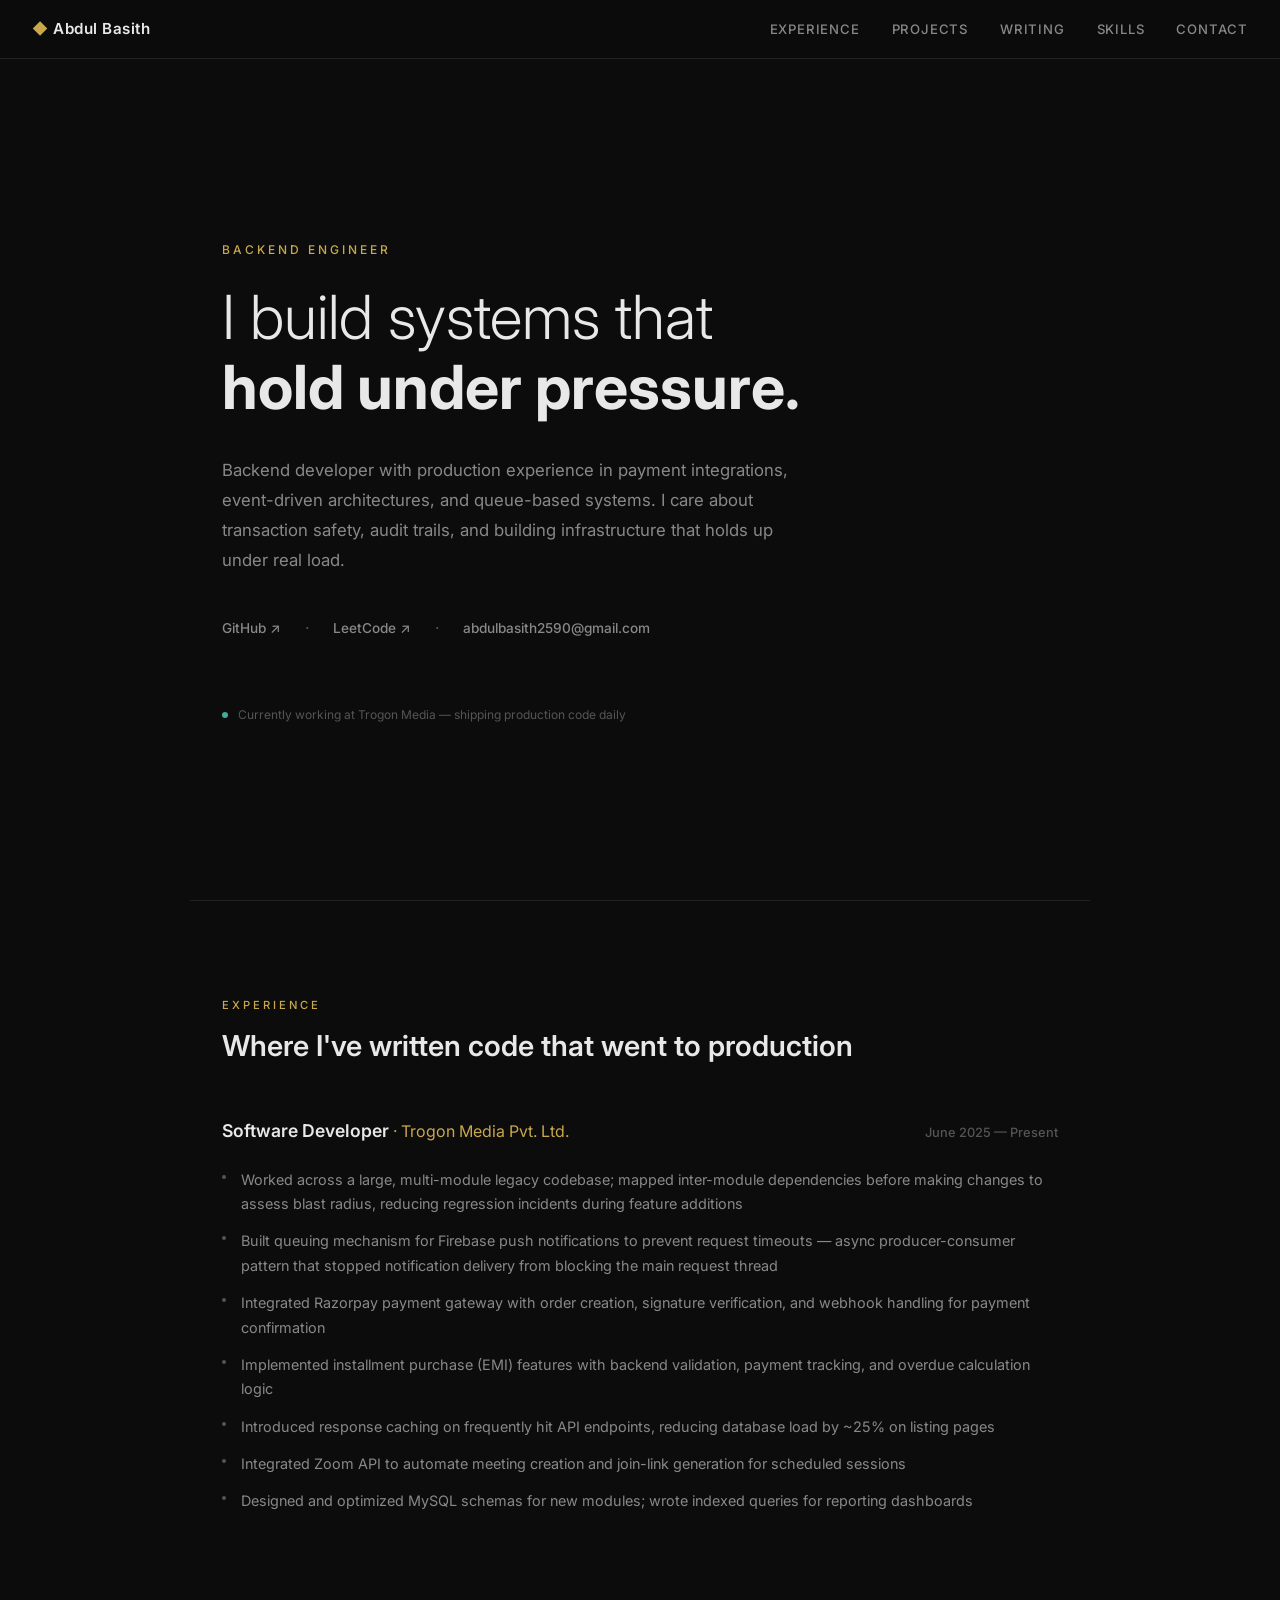
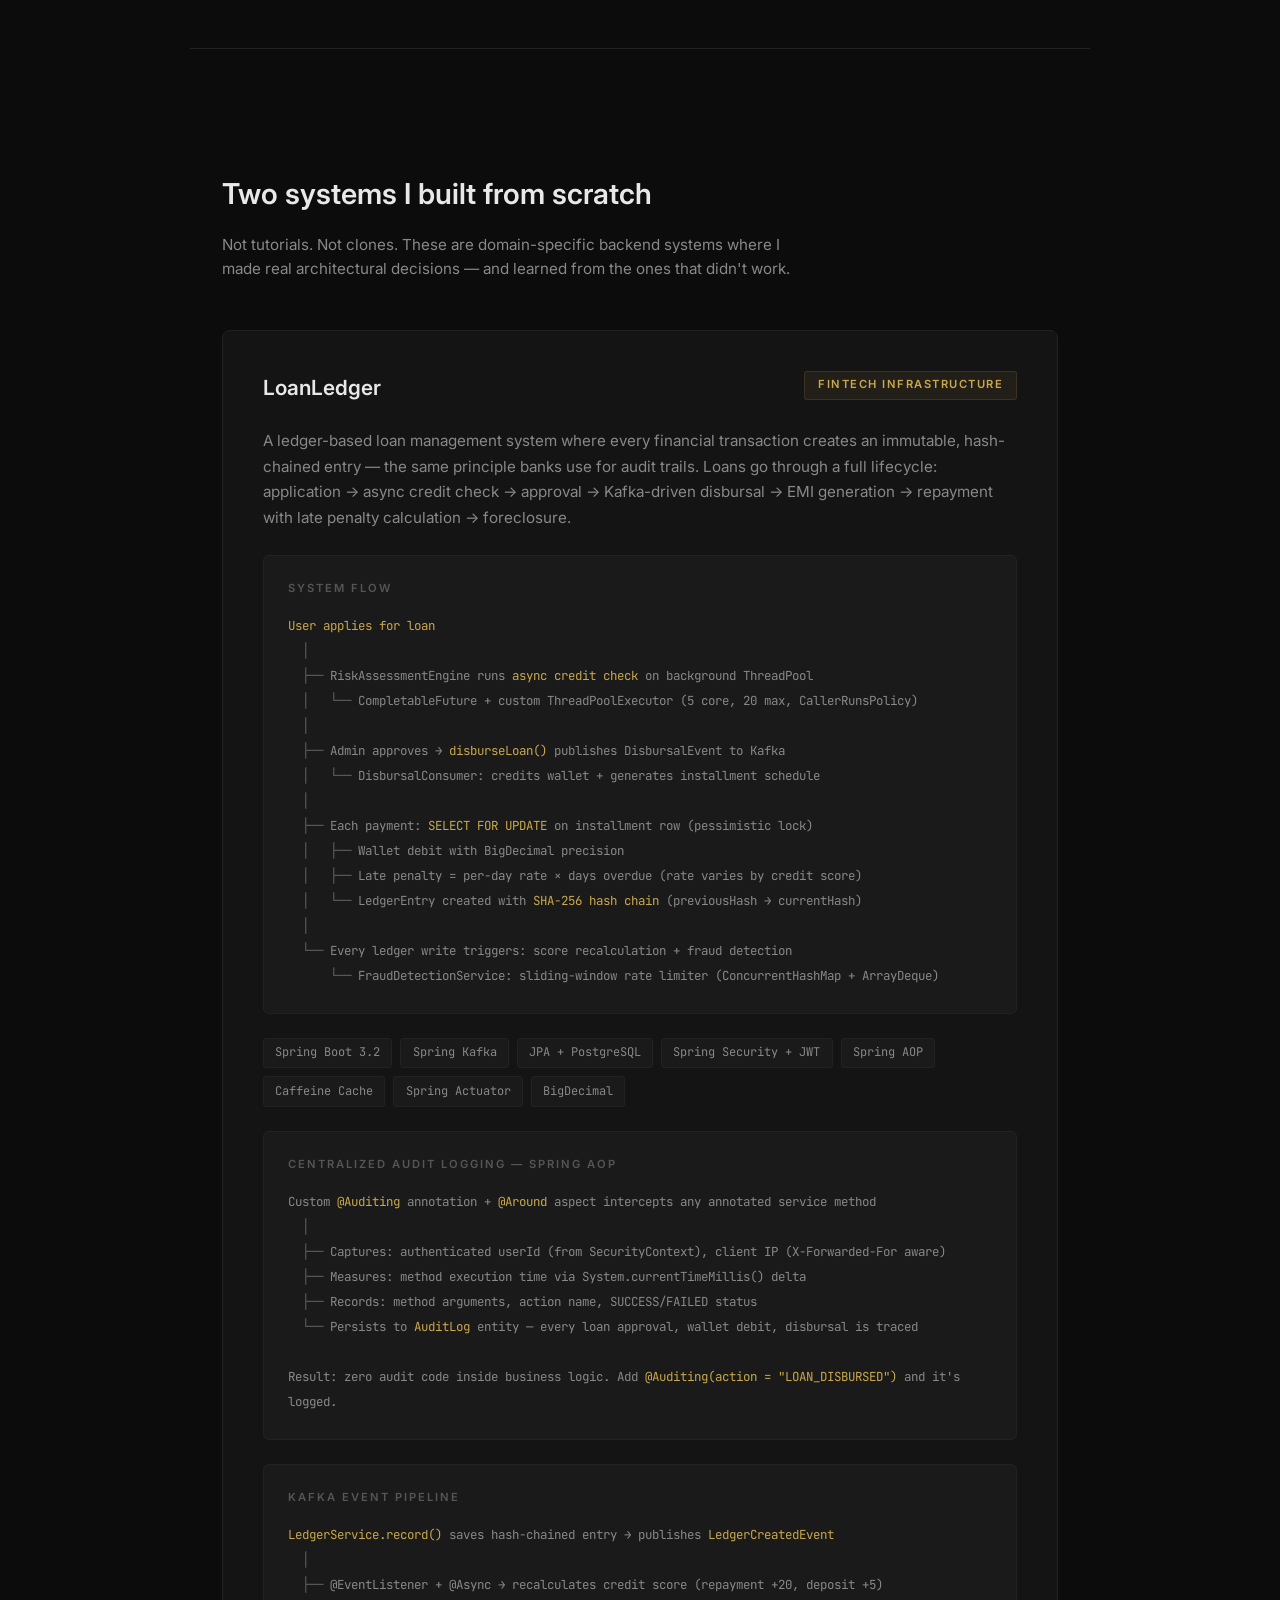
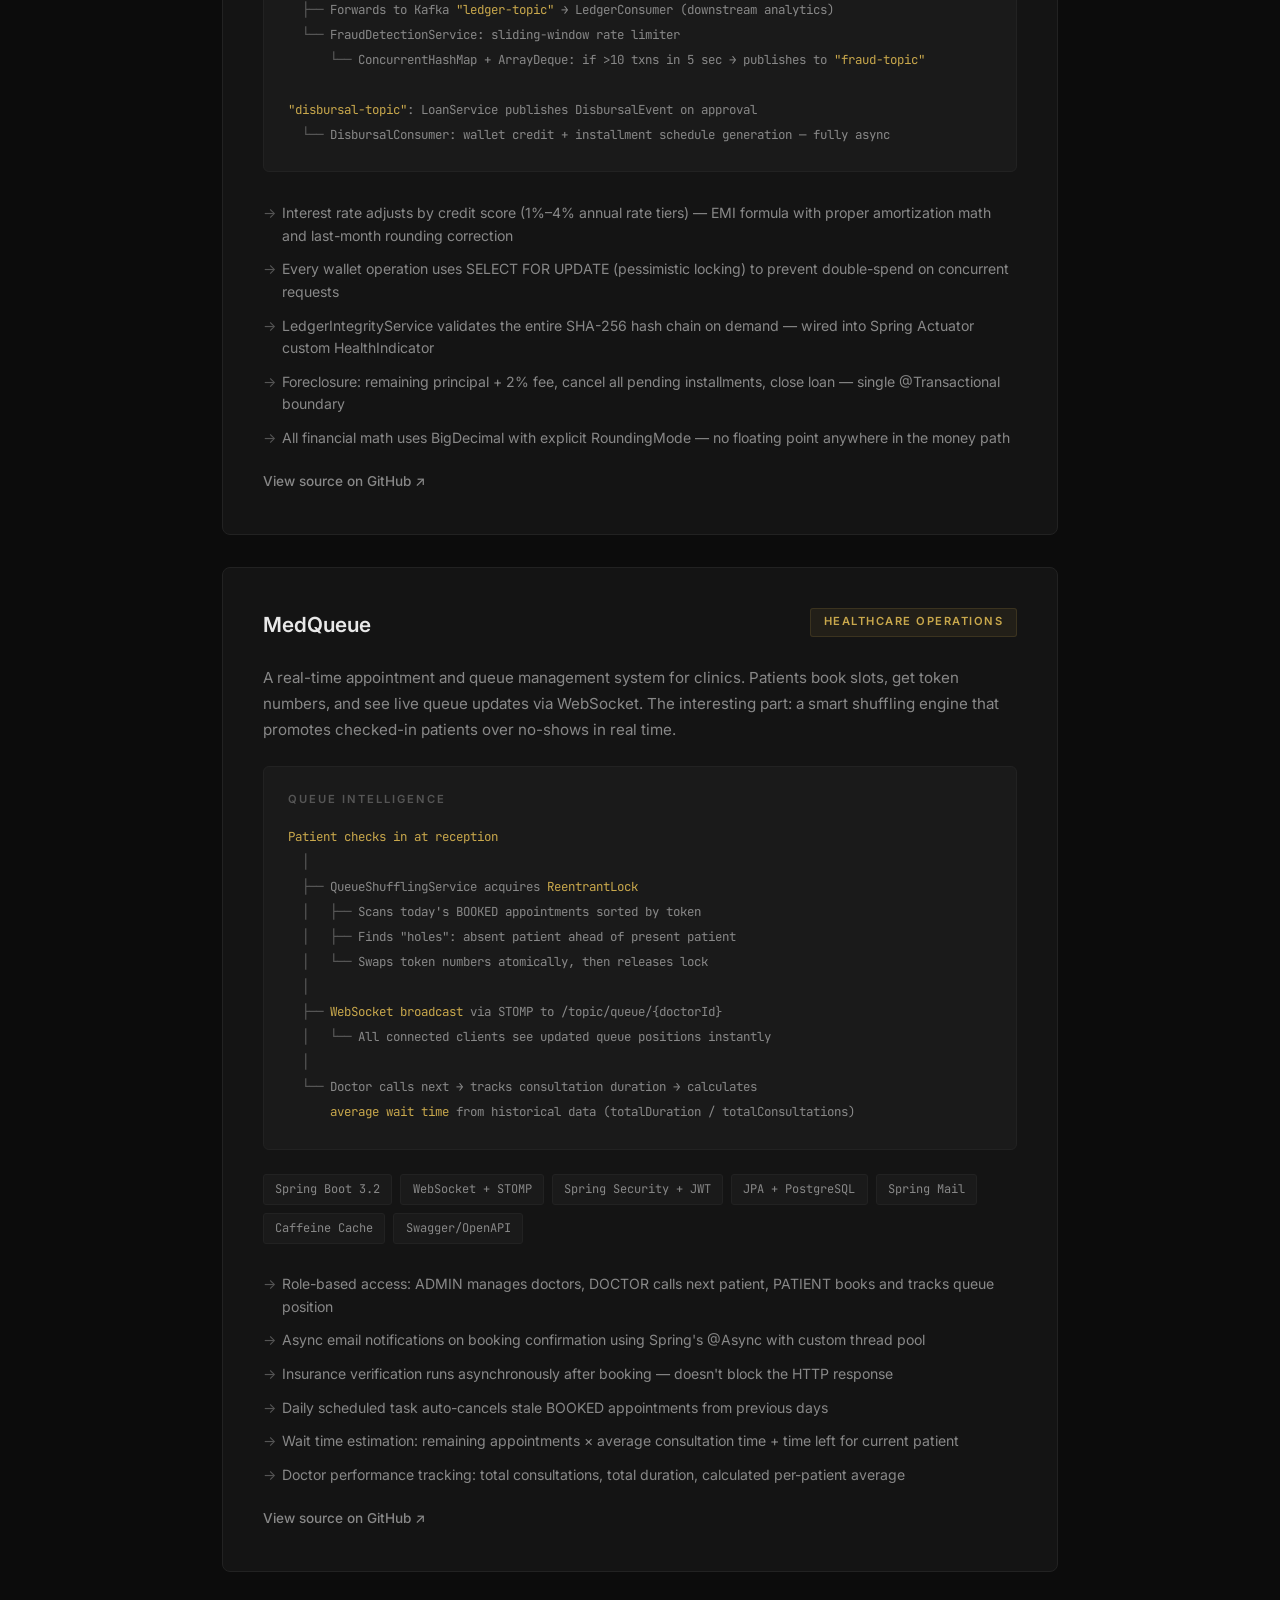
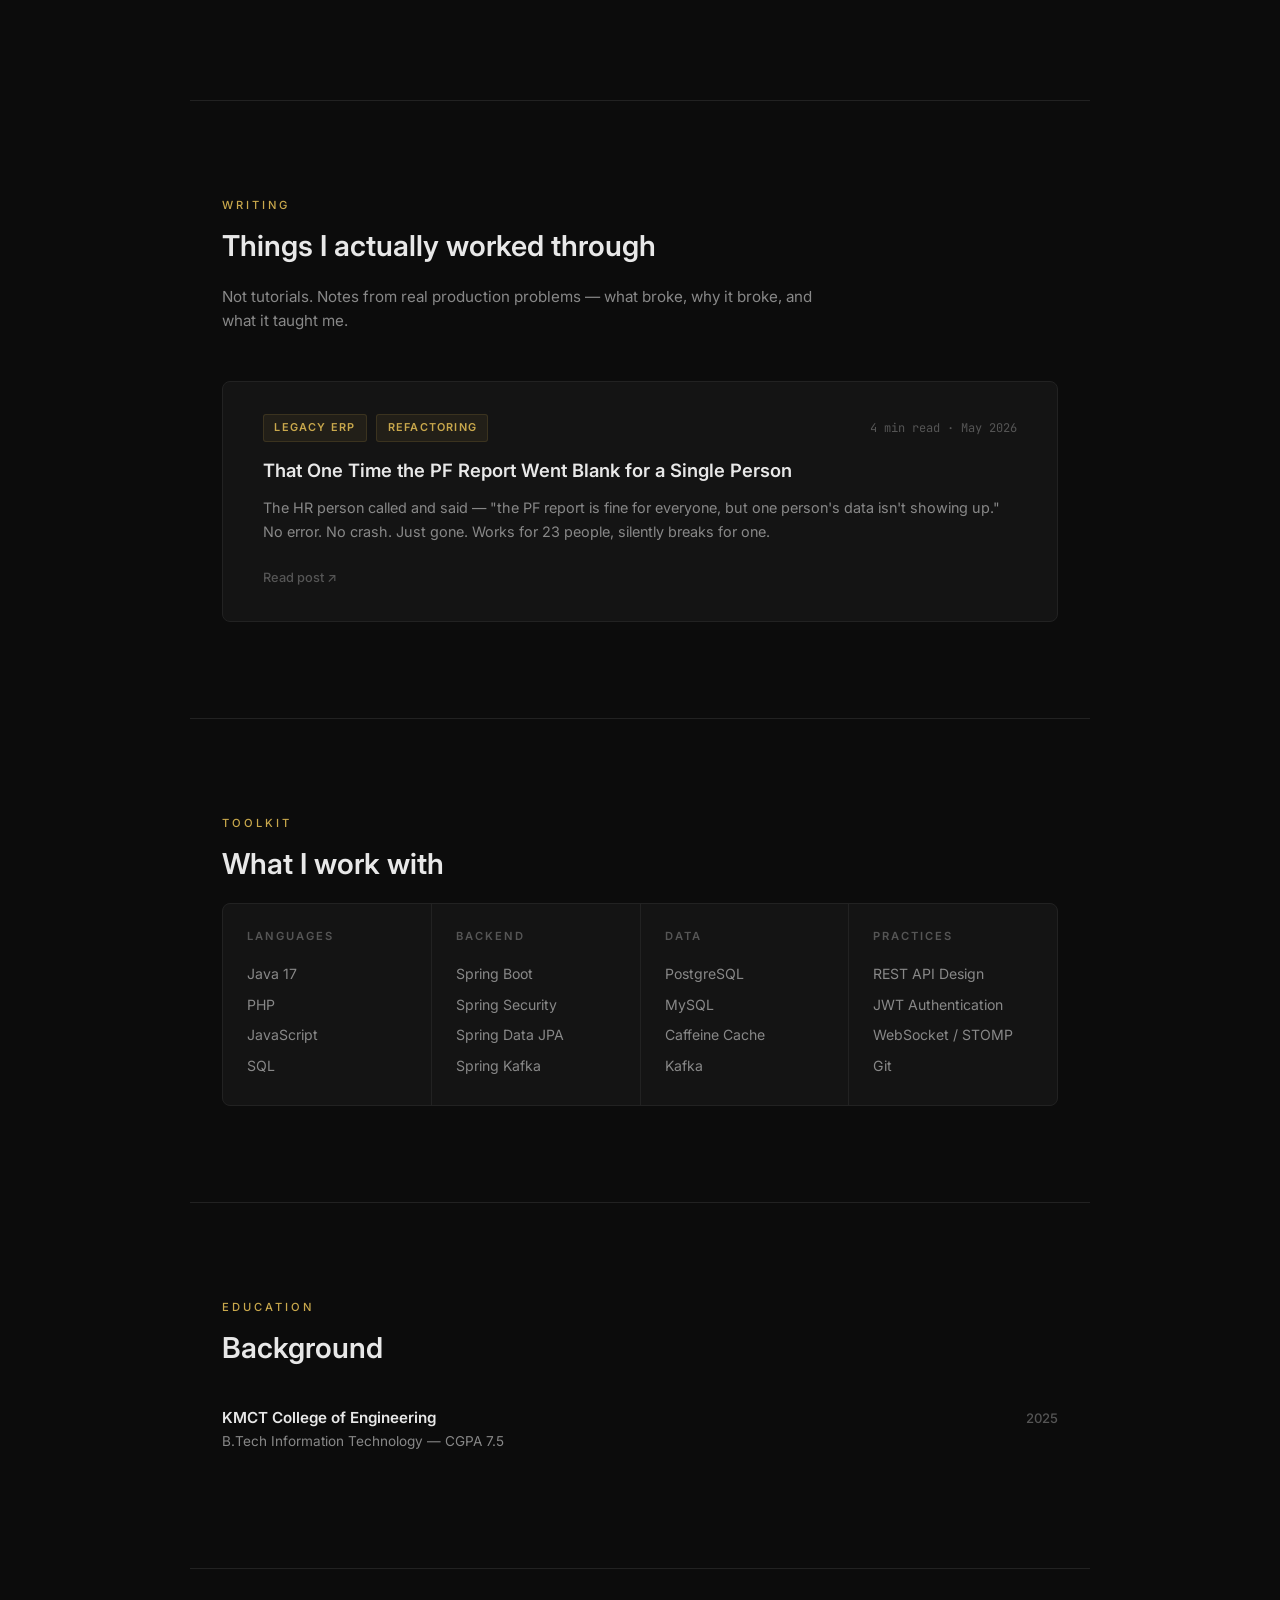
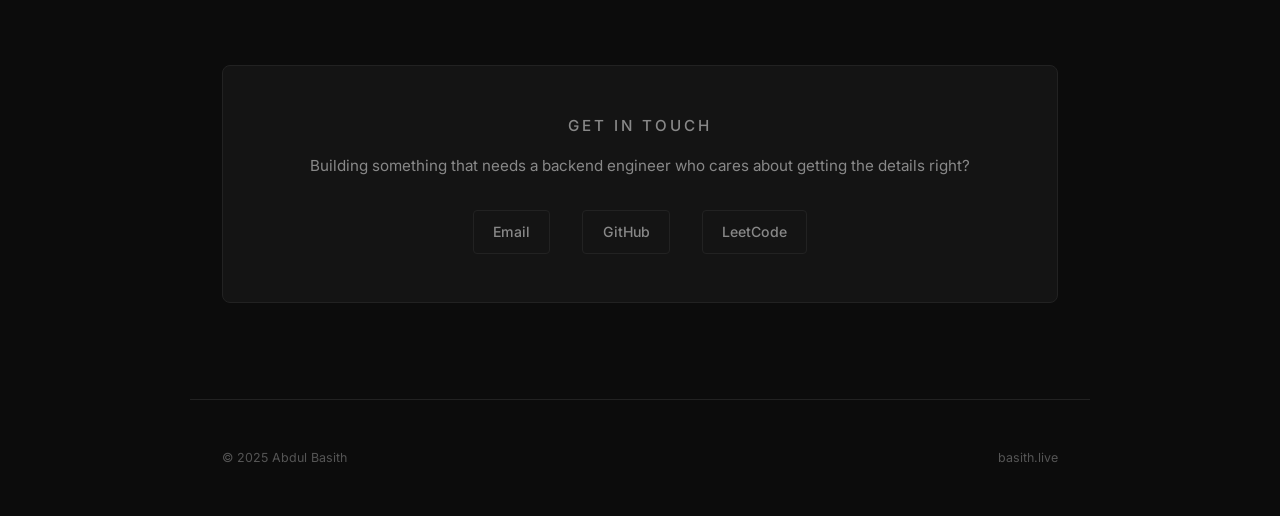
==== commit 3826bddf: "added blog experience" ====
--- a/index.html
+++ b/index.html
@@ -17,6 +17,7 @@
     <ul class="nav-links">
         <li><a href="#work">Experience</a></li>
         <li><a href="#projects">Projects</a></li>
+        <li><a href="#writing">Writing</a></li>
         <li><a href="#skills">Skills</a></li>
         <li><a href="#contact">Contact</a></li>
     </ul>
@@ -212,6 +213,70 @@
 
 <hr class="divider">
 
+<!-- WRITING -->
+<section id="writing">
+    <p class="section-label reveal">Writing</p>
+    <h2 class="section-title reveal">Things I actually worked through</h2>
+    <p class="section-desc reveal">Not tutorials. Notes from real production problems — what broke, why it broke, and what it taught me.</p>
+
+    <div class="blog-card reveal" onclick="openPost()" role="button" tabindex="0" aria-label="Read blog post: That One Time the PF Report Went Blank for a Single Person" onkeydown="if(event.key==='Enter')openPost()">
+        <div class="blog-card-meta">
+            <span class="blog-tag">Legacy ERP</span>
+            <span class="blog-tag">Refactoring</span>
+            <span class="blog-read">4 min read · May 2026</span>
+        </div>
+        <h3 class="blog-title">That One Time the PF Report Went Blank for a Single Person</h3>
+        <p class="blog-excerpt">The HR person called and said — "the PF report is fine for everyone, but one person's data isn't showing up." No error. No crash. Just gone. Works for 23 people, silently breaks for one.</p>
+        <span class="blog-cta">Read post ↗</span>
+    </div>
+</section>
+
+<!-- BLOG MODAL -->
+<div class="modal-overlay" id="blogModal" role="dialog" aria-modal="true" aria-label="Blog post" onclick="handleModalClick(event)">
+    <div class="modal-panel" id="modalPanel">
+        <button class="modal-close" onclick="closePost()" aria-label="Close">&times;</button>
+        <div class="modal-meta">
+            <span class="blog-tag">Legacy ERP</span>
+            <span class="blog-tag">Refactoring</span>
+            <span class="blog-read">4 min read · May 2026</span>
+        </div>
+        <h2 class="modal-title">That One Time the PF Report Went Blank for a Single Person</h2>
+        <div class="modal-body">
+            <p>The HR person called and said — <em>"the PF report is fine for everyone, but one person's data isn't showing up."</em></p>
+            <p>No error. No crash. Just gone. Works for 23 people, silently breaks for one. Classic.</p>
+
+            <h4>The System</h4>
+            <p>I maintain a legacy ERP at work — a PHP CodeIgniter 3 app that's been running in production for years. It handles payroll, attendance, reports — the full thing. Most of the "new" work I do is in Spring Boot, but production is this. And honestly, working in a 2000-line legacy codebase has taught me more about software design than any clean tutorial project.</p>
+            <p>The PF/EPF salary report is one of the trickier ones. It pulls every employee for a month, calculates their Provident Fund contributions based on their salary template, and displays it in a printable table. Simple enough on paper.</p>
+
+            <h4>The Bug</h4>
+            <p>After going through the database first (records were all there, nothing missing), I finally just read the function carefully.</p>
+            <p>Deep inside the loop that builds the report, there was a condition: if an employee's salary template had PF turned off, they got silently removed from the output array. No log entry. No flag. No blank row. Just... <code>unset and continue</code>.</p>
+            <p>The affected employee had PF temporarily disabled on their template — legitimately, during a salary restructuring — but the HR team was still expecting them in the report. The code had no way to communicate why someone was missing. It just removed them.</p>
+            <p>The immediate fix was small: instead of removing the person, flag them and still include them in the output with a visual indicator. The report stays accurate, HR can see who's excluded and why.</p>
+            <p>But the real problem was structural.</p>
+
+            <h4>Strangler Fig</h4>
+            <p>The PF calculation logic was sitting inside the controller — attendance math, percentage calculations, database reads, and even a save operation for manual overrides, all in the same function. And the whole thing was duplicated for two employee types.</p>
+            <p>This is where the Strangler Fig pattern clicked for me. The idea is simple: don't rewrite the old thing. Build the new thing next to it, make the old code delegate to it, and slowly let the new structure take over. The host tree doesn't fall all at once.</p>
+            <p>In practice: I created a dedicated <code>PfReportService</code> class that owns just the calculation logic. The controller keeps its existing routes — same URLs, same views, nothing breaks. It just hands off the work to the service and maps the result back to the view. The duplicate code for the second employee type becomes a second method on the same class instead of another copy-pasted function.</p>
+            <p>The old inline logic is still there for now. But it's in the process of being replaced, one piece at a time, without touching anything that's in production.</p>
+
+            <h4>Why This Stuck With Me</h4>
+            <p>I spend most of my personal project time in Spring Boot — that's what I'm building toward. But this bug taught me a few things that apply regardless of the stack.</p>
+            <ul>
+                <li><strong>Silent failures are worse than crashes.</strong> An exception would've pointed me somewhere. This didn't. Even a single log line inside that condition would have saved 30 minutes of head-scratching. When I write services in Spring Boot now, I'm more deliberate about what gets logged versus what just silently falls through.</li>
+                <li><strong>The Strangler Fig works because it removes the pressure of rewriting everything at once.</strong> You see it in big Java migrations too — companies moving from monolithic Spring MVC apps to microservices don't flip a switch. They route one endpoint at a time. The pattern is the same, the language doesn't matter.</li>
+                <li><strong>Actually reading the code is usually faster than reproducing the bug.</strong> I spent 20 minutes trying to reproduce it before I just sat down and read the function. The answer was right there.</li>
+                <li><strong>Production codebases are messy.</strong> That's not a flaw, it's just reality. Learning to work inside that mess — carefully, without breaking things — is probably the most useful skill I'm picking up right now.</li>
+            </ul>
+            <p class="modal-sign-off">I write about things I'm actually working on. Thanks for reading.</p>
+        </div>
+    </div>
+</div>
+
+<hr class="divider">
+
 <!-- SKILLS -->
 <section id="skills">
     <p class="section-label reveal">Toolkit</p>
@@ -329,6 +394,22 @@
         document.querySelector('.nav-links')?.classList.remove('open');
     });
 });
+
+// Blog modal
+function openPost() {
+    const m = document.getElementById('blogModal');
+    m.classList.add('open');
+    document.body.style.overflow = 'hidden';
+    m.querySelector('.modal-close').focus();
+}
+function closePost() {
+    document.getElementById('blogModal').classList.remove('open');
+    document.body.style.overflow = '';
+}
+function handleModalClick(e) {
+    if (!document.getElementById('modalPanel').contains(e.target)) closePost();
+}
+document.addEventListener('keydown', e => { if (e.key === 'Escape') closePost(); });
 
 // Active nav tracking
 const sections = document.querySelectorAll('section[id]');
--- a/style.css
+++ b/style.css
@@ -226,6 +226,86 @@
   font-size: 0.78rem; color: var(--text-dim); flex-wrap: wrap; gap: 1rem;
 }
 
+/* ── BLOG CARD ── */
+.blog-card {
+  background: var(--bg-card); border: 1px solid var(--border);
+  border-radius: 8px; padding: 2rem 2.5rem;
+  cursor: pointer; transition: border-color 0.3s, background 0.3s;
+  outline: none;
+}
+.blog-card:hover, .blog-card:focus {
+  border-color: var(--accent-border);
+  background: var(--bg-elevated);
+}
+.blog-card-meta { display: flex; align-items: center; gap: 0.6rem; flex-wrap: wrap; margin-bottom: 1rem; }
+.blog-tag {
+  font-size: 0.68rem; letter-spacing: 1.2px; text-transform: uppercase;
+  color: var(--accent); background: var(--accent-dim);
+  padding: 0.25rem 0.65rem; border-radius: 3px; border: 1px solid var(--accent-border);
+  font-weight: 600;
+}
+.blog-read { font-size: 0.75rem; color: var(--text-dim); margin-left: auto; font-family: 'JetBrains Mono', monospace; }
+.blog-title { font-size: 1.15rem; font-weight: 600; margin-bottom: 0.75rem; line-height: 1.4; }
+.blog-excerpt { color: var(--text-muted); font-size: 0.9rem; line-height: 1.7; margin-bottom: 1.2rem; }
+.blog-cta { font-size: 0.8rem; color: var(--text-dim); font-weight: 500; transition: color 0.3s; }
+.blog-card:hover .blog-cta, .blog-card:focus .blog-cta { color: var(--accent); }
+
+/* ── BLOG MODAL ── */
+.modal-overlay {
+  display: none; position: fixed; inset: 0; z-index: 500;
+  background: rgba(0,0,0,0.75); backdrop-filter: blur(6px);
+  align-items: flex-start; justify-content: center;
+  padding: 2rem 1rem; overflow-y: auto;
+}
+.modal-overlay.open { display: flex; }
+.modal-panel {
+  background: var(--bg-card); border: 1px solid var(--border);
+  border-radius: 10px; max-width: 680px; width: 100%;
+  padding: 3rem; position: relative; margin: auto;
+  animation: modalIn 0.3s cubic-bezier(0.16,1,0.3,1);
+}
+@keyframes modalIn {
+  from { opacity: 0; transform: translateY(24px); }
+  to   { opacity: 1; transform: none; }
+}
+.modal-close {
+  position: absolute; top: 1.2rem; right: 1.5rem;
+  background: none; border: none; color: var(--text-dim);
+  font-size: 1.6rem; cursor: pointer; line-height: 1;
+  transition: color 0.2s;
+}
+.modal-close:hover { color: var(--text); }
+.modal-meta { display: flex; align-items: center; gap: 0.6rem; flex-wrap: wrap; margin-bottom: 1.2rem; }
+.modal-title {
+  font-size: 1.5rem; font-weight: 700; line-height: 1.3;
+  margin-bottom: 2rem; padding-bottom: 1.5rem;
+  border-bottom: 1px solid var(--border);
+}
+.modal-body { color: var(--text-muted); font-size: 0.92rem; line-height: 1.85; }
+.modal-body p { margin-bottom: 1.1rem; }
+.modal-body h4 {
+  font-size: 0.72rem; letter-spacing: 2.5px; text-transform: uppercase;
+  color: var(--text-dim); font-weight: 600; margin: 2rem 0 0.8rem;
+}
+.modal-body code {
+  font-family: 'JetBrains Mono', monospace; font-size: 0.82em;
+  background: var(--bg-elevated); border: 1px solid var(--border);
+  padding: 0.1em 0.4em; border-radius: 3px; color: var(--accent);
+}
+.modal-body ul { list-style: none; margin-bottom: 1rem; }
+.modal-body ul li {
+  padding: 0.5rem 0 0.5rem 1.4rem; position: relative; border-bottom: 1px solid var(--border);
+}
+.modal-body ul li:last-child { border-bottom: none; }
+.modal-body ul li::before { content: '→'; position: absolute; left: 0; color: var(--text-dim); }
+.modal-body strong { color: var(--text); font-weight: 600; }
+.modal-body em { color: var(--text); font-style: italic; }
+.modal-sign-off {
+  margin-top: 2rem; padding-top: 1.5rem;
+  border-top: 1px solid var(--border);
+  font-size: 0.82rem; color: var(--text-dim); font-style: italic;
+}
+
 /* ── ANIMATIONS ── */
 .reveal { opacity: 0; transform: translateY(20px); transition: all 0.6s cubic-bezier(0.16, 1, 0.3, 1); }
 .reveal.visible { opacity: 1; transform: none; }
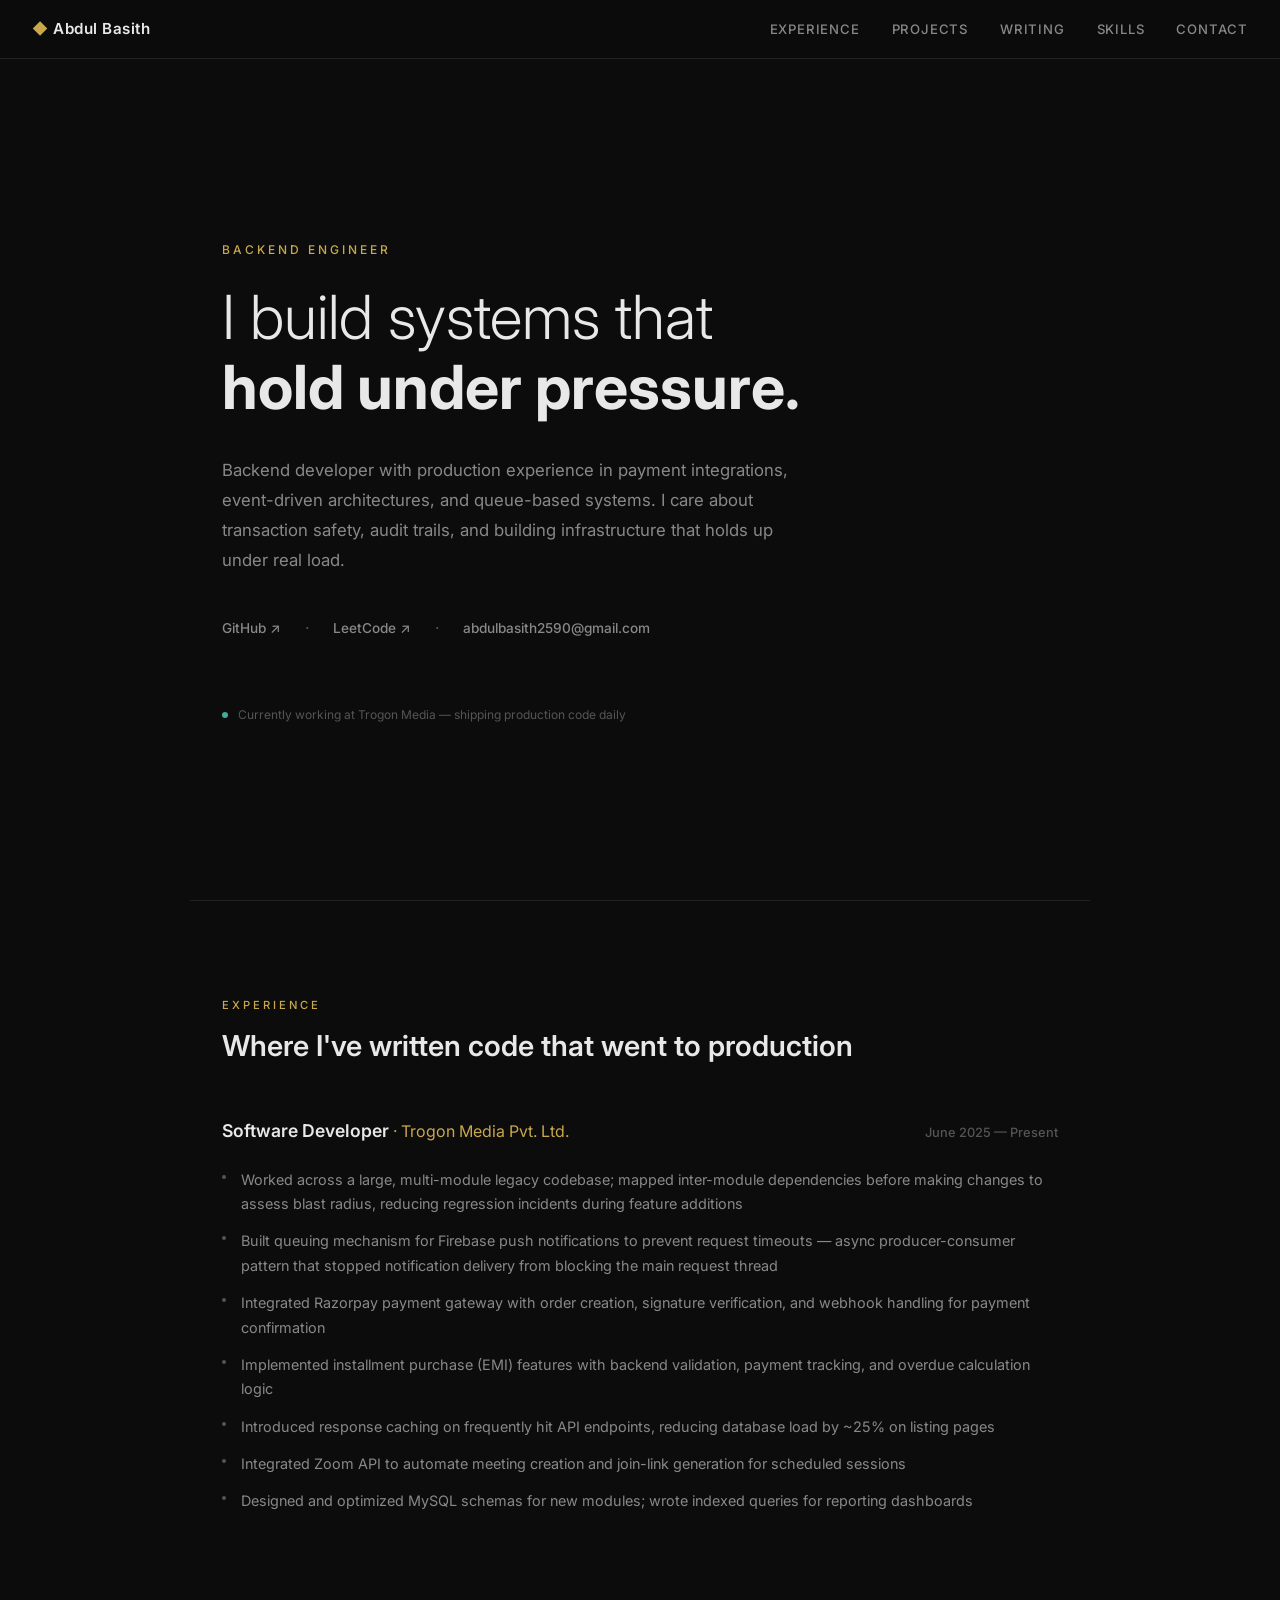
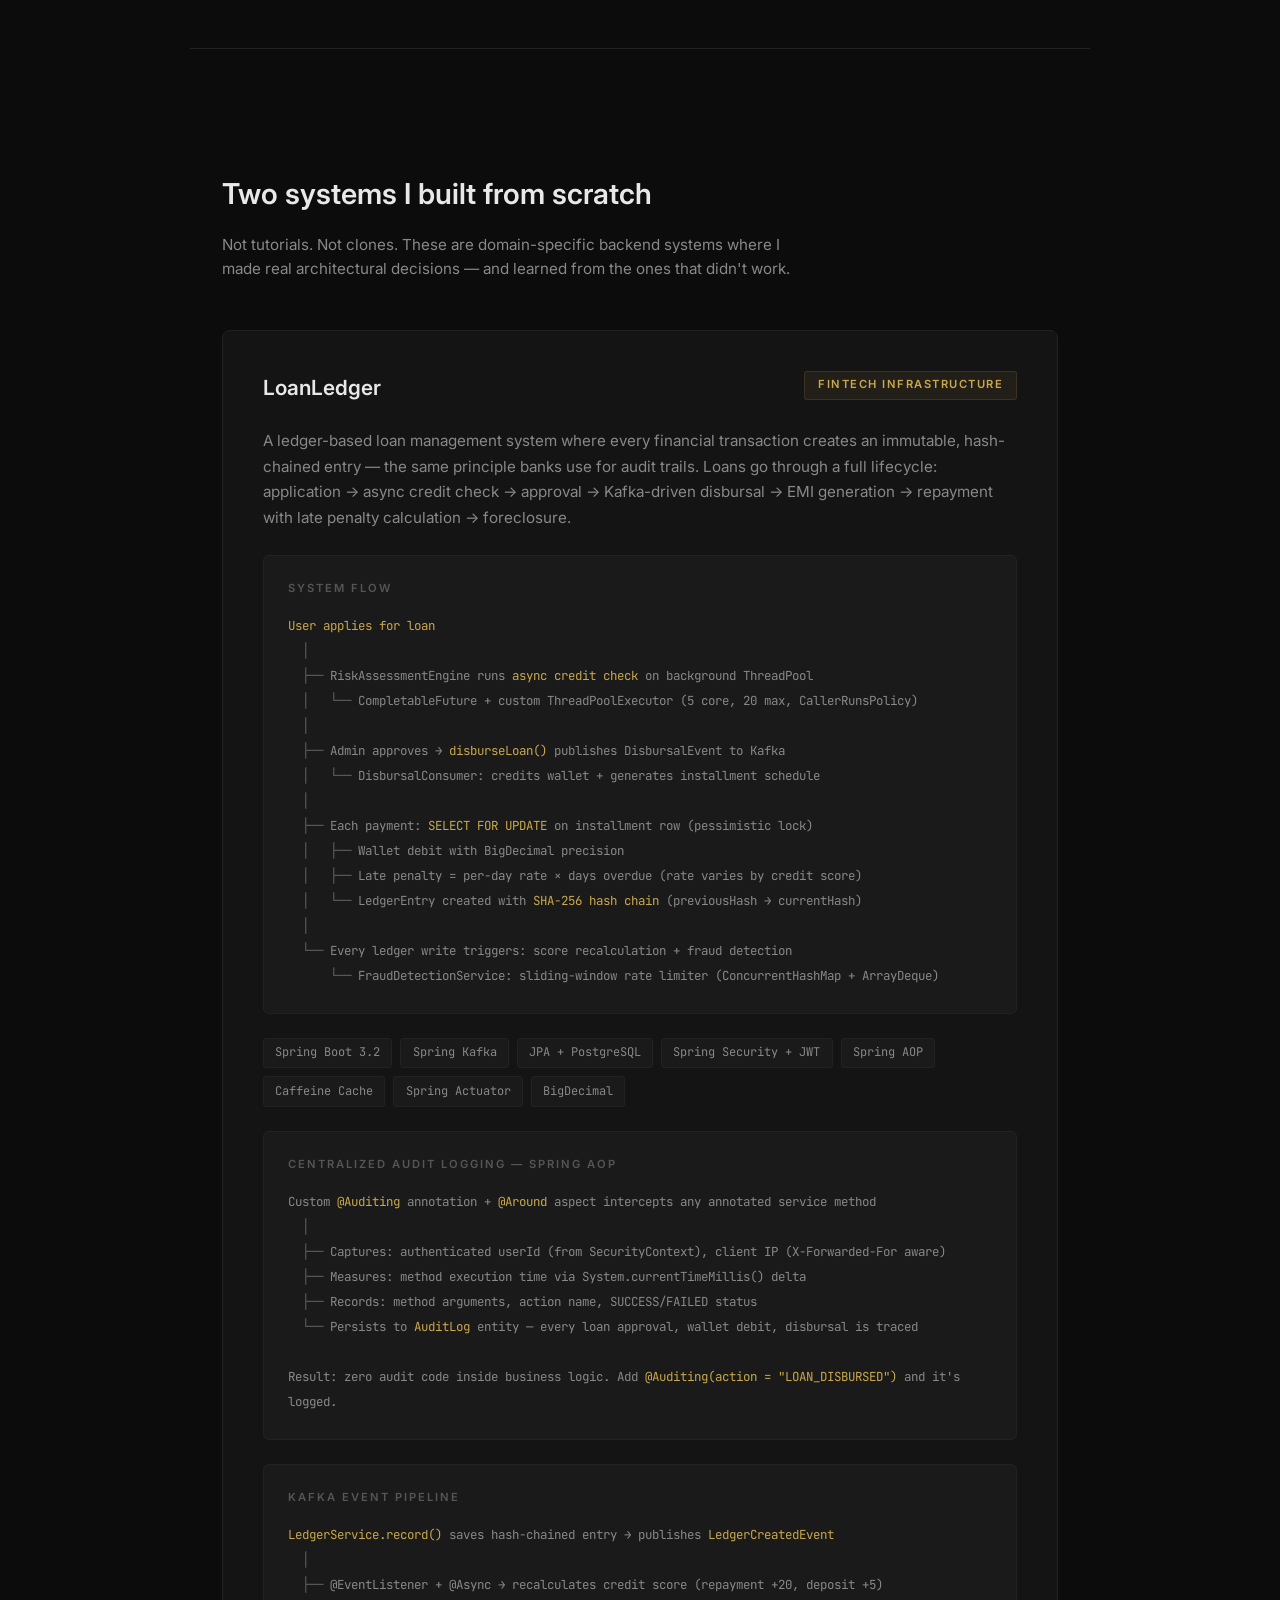
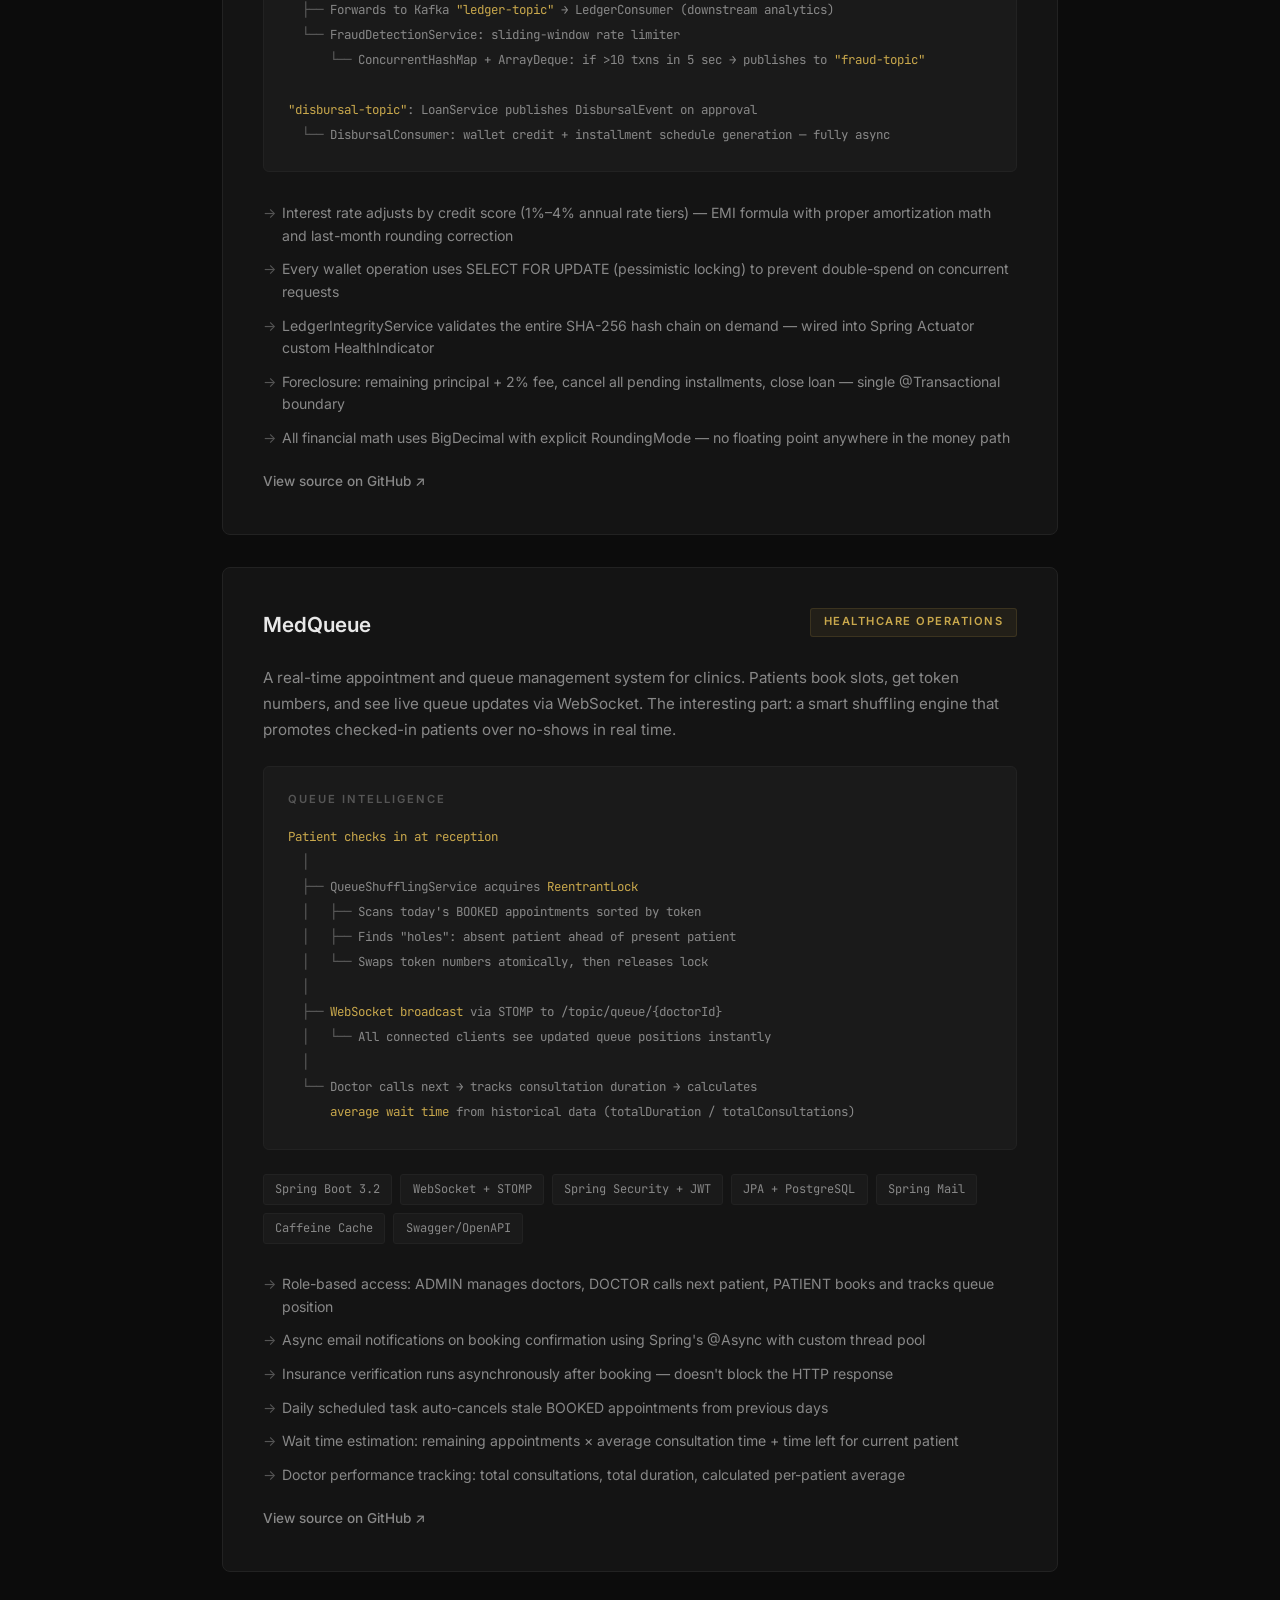
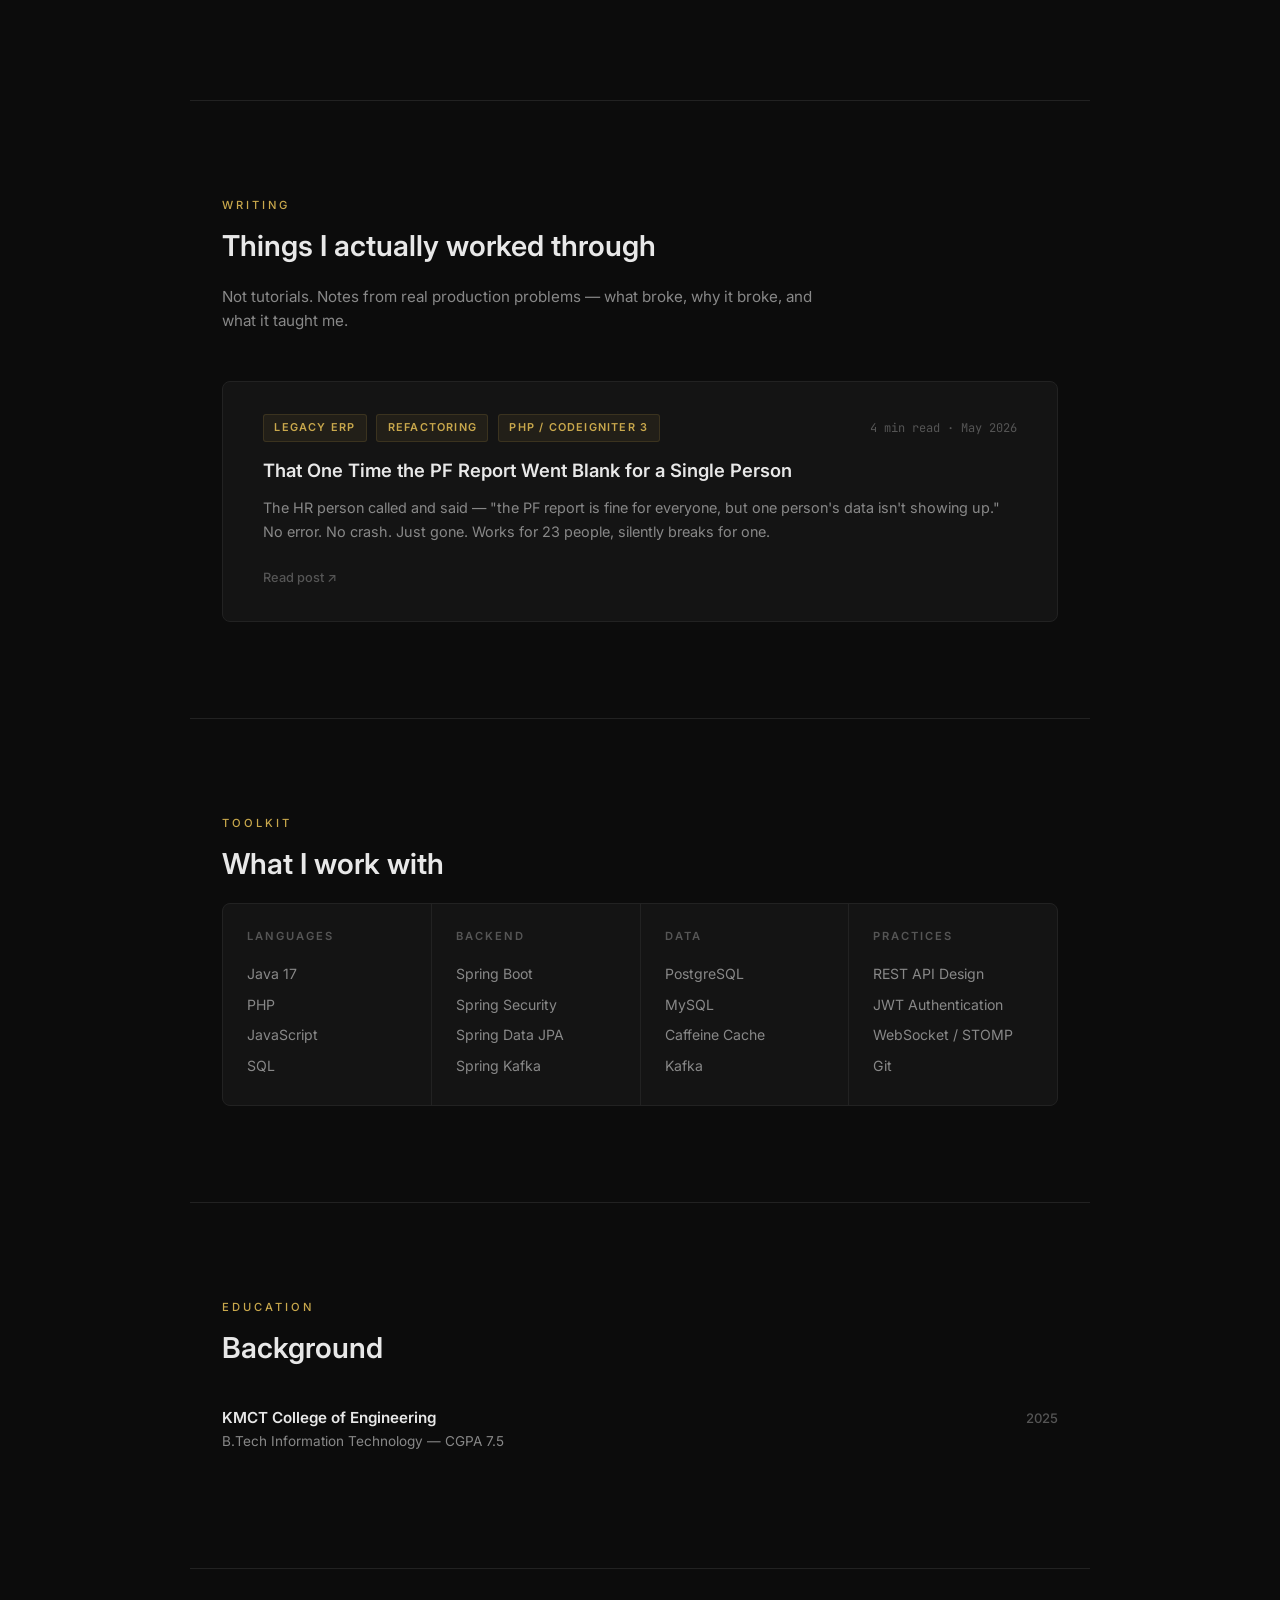
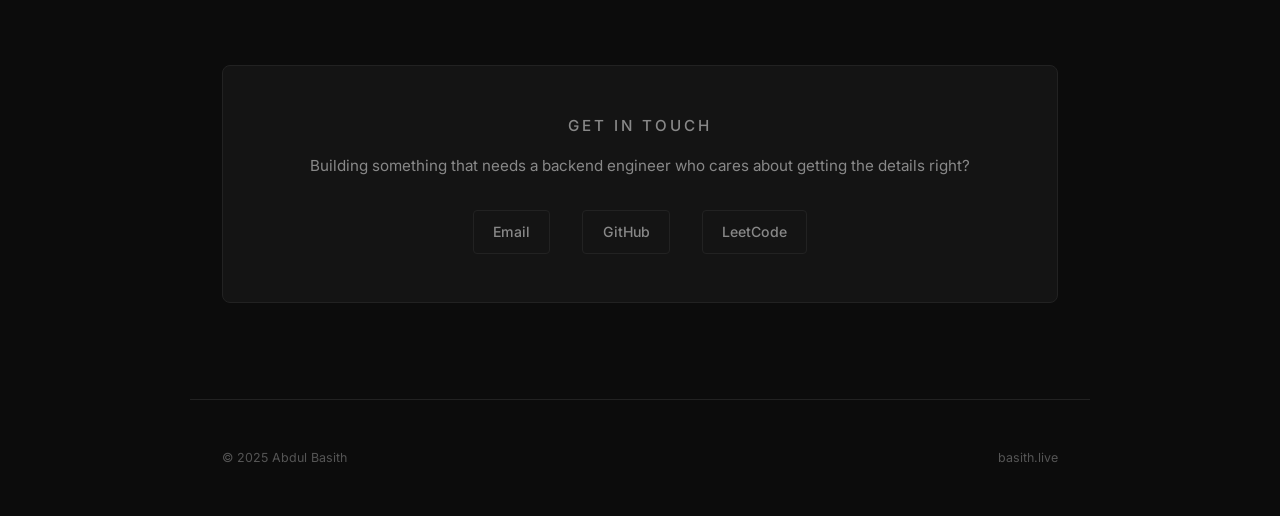
==== commit a6ad1f9e: "refactor: migrate blog post from modal to dedicated page and remove legacy modal implementation" ====
--- a/index.html
+++ b/index.html
@@ -219,61 +219,18 @@
     <h2 class="section-title reveal">Things I actually worked through</h2>
     <p class="section-desc reveal">Not tutorials. Notes from real production problems — what broke, why it broke, and what it taught me.</p>
 
-    <div class="blog-card reveal" onclick="openPost()" role="button" tabindex="0" aria-label="Read blog post: That One Time the PF Report Went Blank for a Single Person" onkeydown="if(event.key==='Enter')openPost()">
+    <a href="blog-pf-report.html" class="blog-card reveal" aria-label="Read blog post: That One Time the PF Report Went Blank for a Single Person">
         <div class="blog-card-meta">
             <span class="blog-tag">Legacy ERP</span>
             <span class="blog-tag">Refactoring</span>
+            <span class="blog-tag">PHP / CodeIgniter 3</span>
             <span class="blog-read">4 min read · May 2026</span>
         </div>
         <h3 class="blog-title">That One Time the PF Report Went Blank for a Single Person</h3>
         <p class="blog-excerpt">The HR person called and said — "the PF report is fine for everyone, but one person's data isn't showing up." No error. No crash. Just gone. Works for 23 people, silently breaks for one.</p>
         <span class="blog-cta">Read post ↗</span>
-    </div>
-</section>
-
-<!-- BLOG MODAL -->
-<div class="modal-overlay" id="blogModal" role="dialog" aria-modal="true" aria-label="Blog post" onclick="handleModalClick(event)">
-    <div class="modal-panel" id="modalPanel">
-        <button class="modal-close" onclick="closePost()" aria-label="Close">&times;</button>
-        <div class="modal-meta">
-            <span class="blog-tag">Legacy ERP</span>
-            <span class="blog-tag">Refactoring</span>
-            <span class="blog-read">4 min read · May 2026</span>
-        </div>
-        <h2 class="modal-title">That One Time the PF Report Went Blank for a Single Person</h2>
-        <div class="modal-body">
-            <p>The HR person called and said — <em>"the PF report is fine for everyone, but one person's data isn't showing up."</em></p>
-            <p>No error. No crash. Just gone. Works for 23 people, silently breaks for one. Classic.</p>
-
-            <h4>The System</h4>
-            <p>I maintain a legacy ERP at work — a PHP CodeIgniter 3 app that's been running in production for years. It handles payroll, attendance, reports — the full thing. Most of the "new" work I do is in Spring Boot, but production is this. And honestly, working in a 2000-line legacy codebase has taught me more about software design than any clean tutorial project.</p>
-            <p>The PF/EPF salary report is one of the trickier ones. It pulls every employee for a month, calculates their Provident Fund contributions based on their salary template, and displays it in a printable table. Simple enough on paper.</p>
-
-            <h4>The Bug</h4>
-            <p>After going through the database first (records were all there, nothing missing), I finally just read the function carefully.</p>
-            <p>Deep inside the loop that builds the report, there was a condition: if an employee's salary template had PF turned off, they got silently removed from the output array. No log entry. No flag. No blank row. Just... <code>unset and continue</code>.</p>
-            <p>The affected employee had PF temporarily disabled on their template — legitimately, during a salary restructuring — but the HR team was still expecting them in the report. The code had no way to communicate why someone was missing. It just removed them.</p>
-            <p>The immediate fix was small: instead of removing the person, flag them and still include them in the output with a visual indicator. The report stays accurate, HR can see who's excluded and why.</p>
-            <p>But the real problem was structural.</p>
-
-            <h4>Strangler Fig</h4>
-            <p>The PF calculation logic was sitting inside the controller — attendance math, percentage calculations, database reads, and even a save operation for manual overrides, all in the same function. And the whole thing was duplicated for two employee types.</p>
-            <p>This is where the Strangler Fig pattern clicked for me. The idea is simple: don't rewrite the old thing. Build the new thing next to it, make the old code delegate to it, and slowly let the new structure take over. The host tree doesn't fall all at once.</p>
-            <p>In practice: I created a dedicated <code>PfReportService</code> class that owns just the calculation logic. The controller keeps its existing routes — same URLs, same views, nothing breaks. It just hands off the work to the service and maps the result back to the view. The duplicate code for the second employee type becomes a second method on the same class instead of another copy-pasted function.</p>
-            <p>The old inline logic is still there for now. But it's in the process of being replaced, one piece at a time, without touching anything that's in production.</p>
-
-            <h4>Why This Stuck With Me</h4>
-            <p>I spend most of my personal project time in Spring Boot — that's what I'm building toward. But this bug taught me a few things that apply regardless of the stack.</p>
-            <ul>
-                <li><strong>Silent failures are worse than crashes.</strong> An exception would've pointed me somewhere. This didn't. Even a single log line inside that condition would have saved 30 minutes of head-scratching. When I write services in Spring Boot now, I'm more deliberate about what gets logged versus what just silently falls through.</li>
-                <li><strong>The Strangler Fig works because it removes the pressure of rewriting everything at once.</strong> You see it in big Java migrations too — companies moving from monolithic Spring MVC apps to microservices don't flip a switch. They route one endpoint at a time. The pattern is the same, the language doesn't matter.</li>
-                <li><strong>Actually reading the code is usually faster than reproducing the bug.</strong> I spent 20 minutes trying to reproduce it before I just sat down and read the function. The answer was right there.</li>
-                <li><strong>Production codebases are messy.</strong> That's not a flaw, it's just reality. Learning to work inside that mess — carefully, without breaking things — is probably the most useful skill I'm picking up right now.</li>
-            </ul>
-            <p class="modal-sign-off">I write about things I'm actually working on. Thanks for reading.</p>
-        </div>
-    </div>
-</div>
+    </a>
+</section>
 
 <hr class="divider">
 
@@ -395,21 +352,6 @@
     });
 });
 
-// Blog modal
-function openPost() {
-    const m = document.getElementById('blogModal');
-    m.classList.add('open');
-    document.body.style.overflow = 'hidden';
-    m.querySelector('.modal-close').focus();
-}
-function closePost() {
-    document.getElementById('blogModal').classList.remove('open');
-    document.body.style.overflow = '';
-}
-function handleModalClick(e) {
-    if (!document.getElementById('modalPanel').contains(e.target)) closePost();
-}
-document.addEventListener('keydown', e => { if (e.key === 'Escape') closePost(); });
 
 // Active nav tracking
 const sections = document.querySelectorAll('section[id]');
--- a/style.css
+++ b/style.css
@@ -228,6 +228,7 @@
 
 /* ── BLOG CARD ── */
 .blog-card {
+  display: block; text-decoration: none; color: inherit;
   background: var(--bg-card); border: 1px solid var(--border);
   border-radius: 8px; padding: 2rem 2.5rem;
   cursor: pointer; transition: border-color 0.3s, background 0.3s;
@@ -249,62 +250,6 @@
 .blog-excerpt { color: var(--text-muted); font-size: 0.9rem; line-height: 1.7; margin-bottom: 1.2rem; }
 .blog-cta { font-size: 0.8rem; color: var(--text-dim); font-weight: 500; transition: color 0.3s; }
 .blog-card:hover .blog-cta, .blog-card:focus .blog-cta { color: var(--accent); }
-
-/* ── BLOG MODAL ── */
-.modal-overlay {
-  display: none; position: fixed; inset: 0; z-index: 500;
-  background: rgba(0,0,0,0.75); backdrop-filter: blur(6px);
-  align-items: flex-start; justify-content: center;
-  padding: 2rem 1rem; overflow-y: auto;
-}
-.modal-overlay.open { display: flex; }
-.modal-panel {
-  background: var(--bg-card); border: 1px solid var(--border);
-  border-radius: 10px; max-width: 680px; width: 100%;
-  padding: 3rem; position: relative; margin: auto;
-  animation: modalIn 0.3s cubic-bezier(0.16,1,0.3,1);
-}
-@keyframes modalIn {
-  from { opacity: 0; transform: translateY(24px); }
-  to   { opacity: 1; transform: none; }
-}
-.modal-close {
-  position: absolute; top: 1.2rem; right: 1.5rem;
-  background: none; border: none; color: var(--text-dim);
-  font-size: 1.6rem; cursor: pointer; line-height: 1;
-  transition: color 0.2s;
-}
-.modal-close:hover { color: var(--text); }
-.modal-meta { display: flex; align-items: center; gap: 0.6rem; flex-wrap: wrap; margin-bottom: 1.2rem; }
-.modal-title {
-  font-size: 1.5rem; font-weight: 700; line-height: 1.3;
-  margin-bottom: 2rem; padding-bottom: 1.5rem;
-  border-bottom: 1px solid var(--border);
-}
-.modal-body { color: var(--text-muted); font-size: 0.92rem; line-height: 1.85; }
-.modal-body p { margin-bottom: 1.1rem; }
-.modal-body h4 {
-  font-size: 0.72rem; letter-spacing: 2.5px; text-transform: uppercase;
-  color: var(--text-dim); font-weight: 600; margin: 2rem 0 0.8rem;
-}
-.modal-body code {
-  font-family: 'JetBrains Mono', monospace; font-size: 0.82em;
-  background: var(--bg-elevated); border: 1px solid var(--border);
-  padding: 0.1em 0.4em; border-radius: 3px; color: var(--accent);
-}
-.modal-body ul { list-style: none; margin-bottom: 1rem; }
-.modal-body ul li {
-  padding: 0.5rem 0 0.5rem 1.4rem; position: relative; border-bottom: 1px solid var(--border);
-}
-.modal-body ul li:last-child { border-bottom: none; }
-.modal-body ul li::before { content: '→'; position: absolute; left: 0; color: var(--text-dim); }
-.modal-body strong { color: var(--text); font-weight: 600; }
-.modal-body em { color: var(--text); font-style: italic; }
-.modal-sign-off {
-  margin-top: 2rem; padding-top: 1.5rem;
-  border-top: 1px solid var(--border);
-  font-size: 0.82rem; color: var(--text-dim); font-style: italic;
-}
 
 /* ── ANIMATIONS ── */
 .reveal { opacity: 0; transform: translateY(20px); transition: all 0.6s cubic-bezier(0.16, 1, 0.3, 1); }
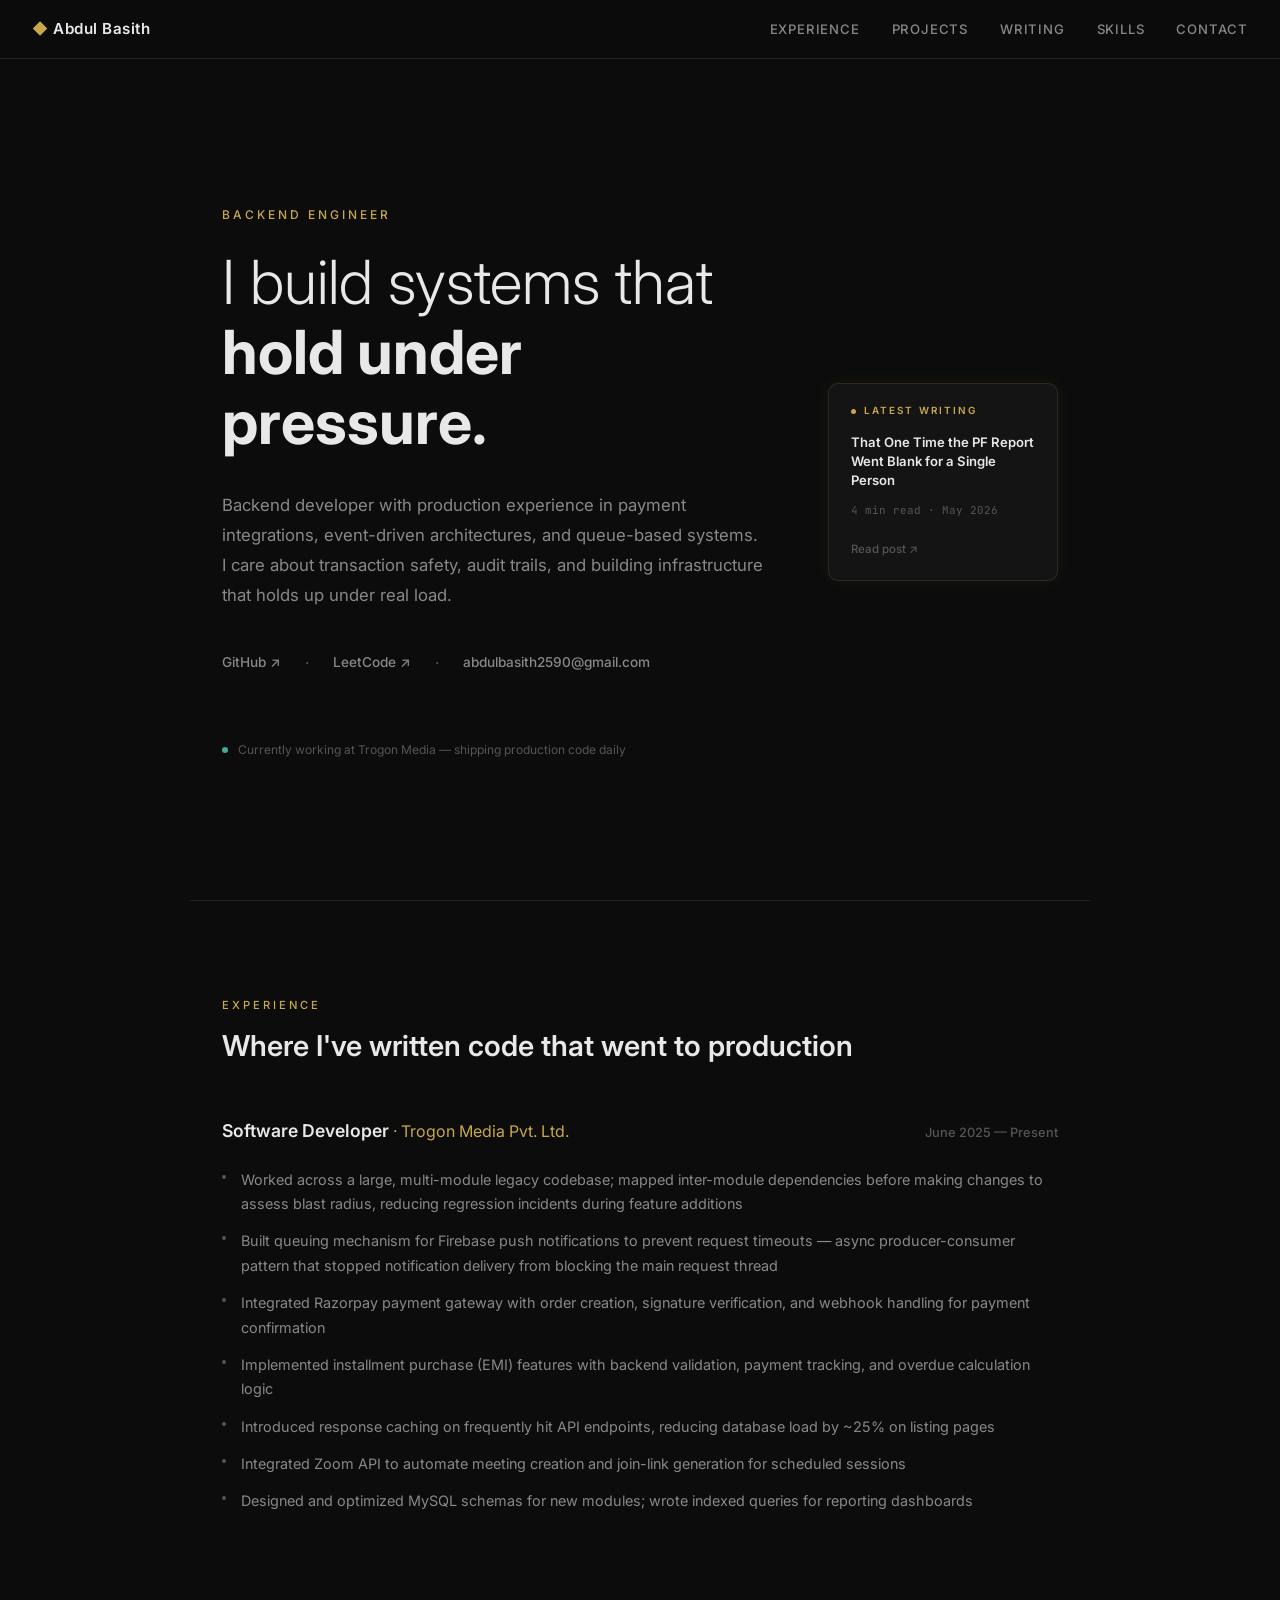
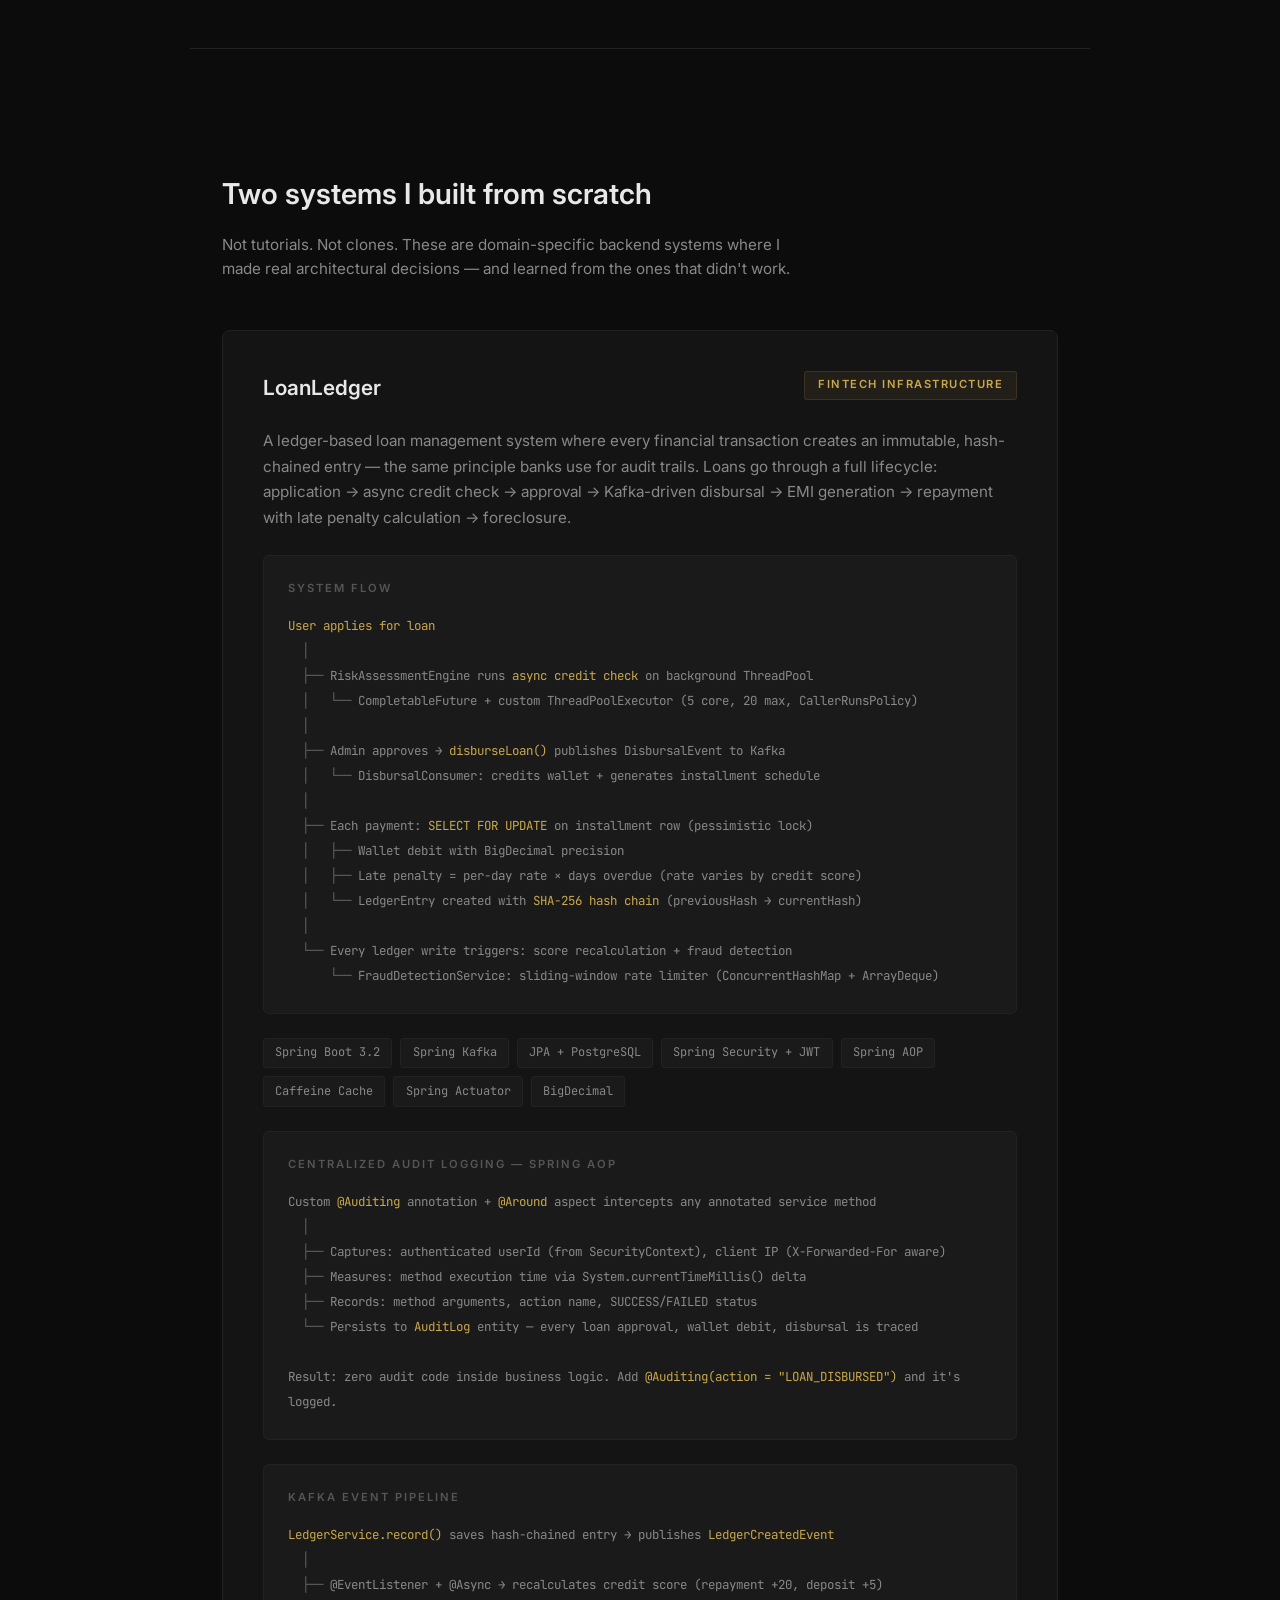
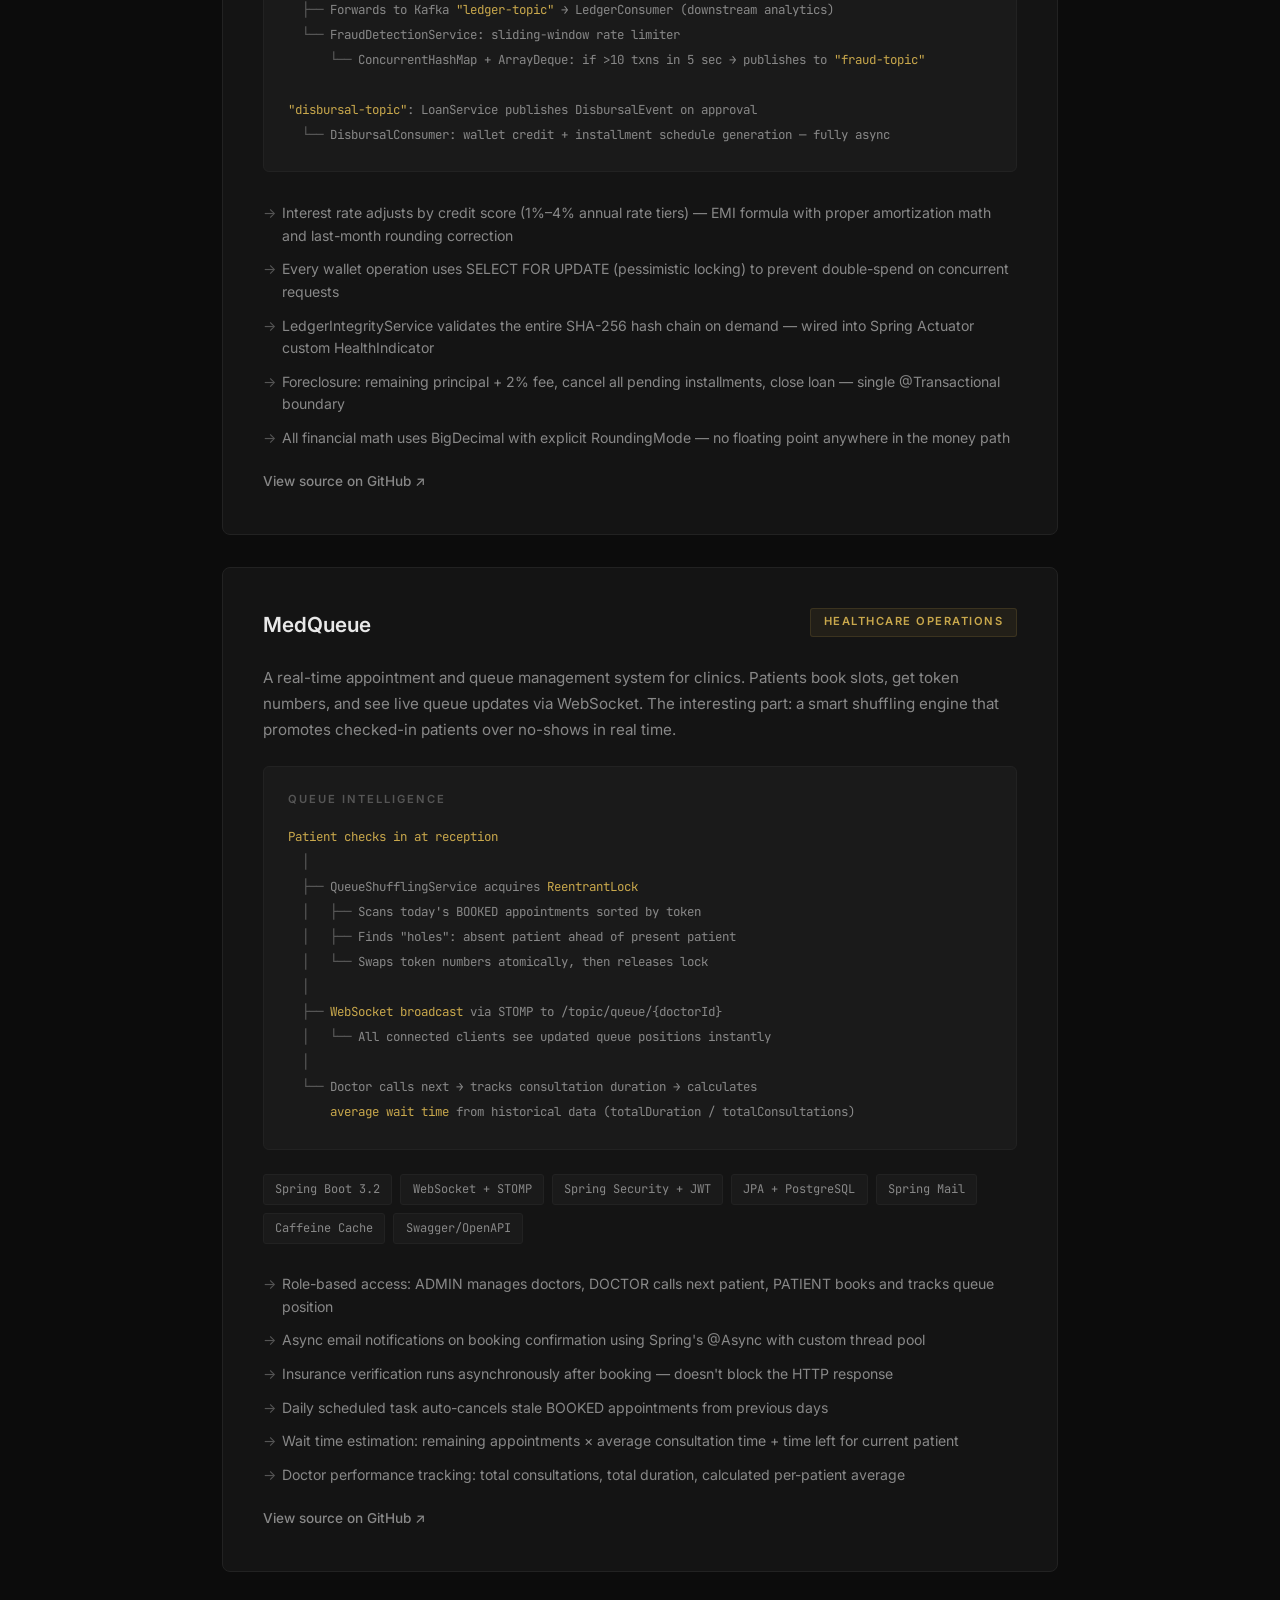
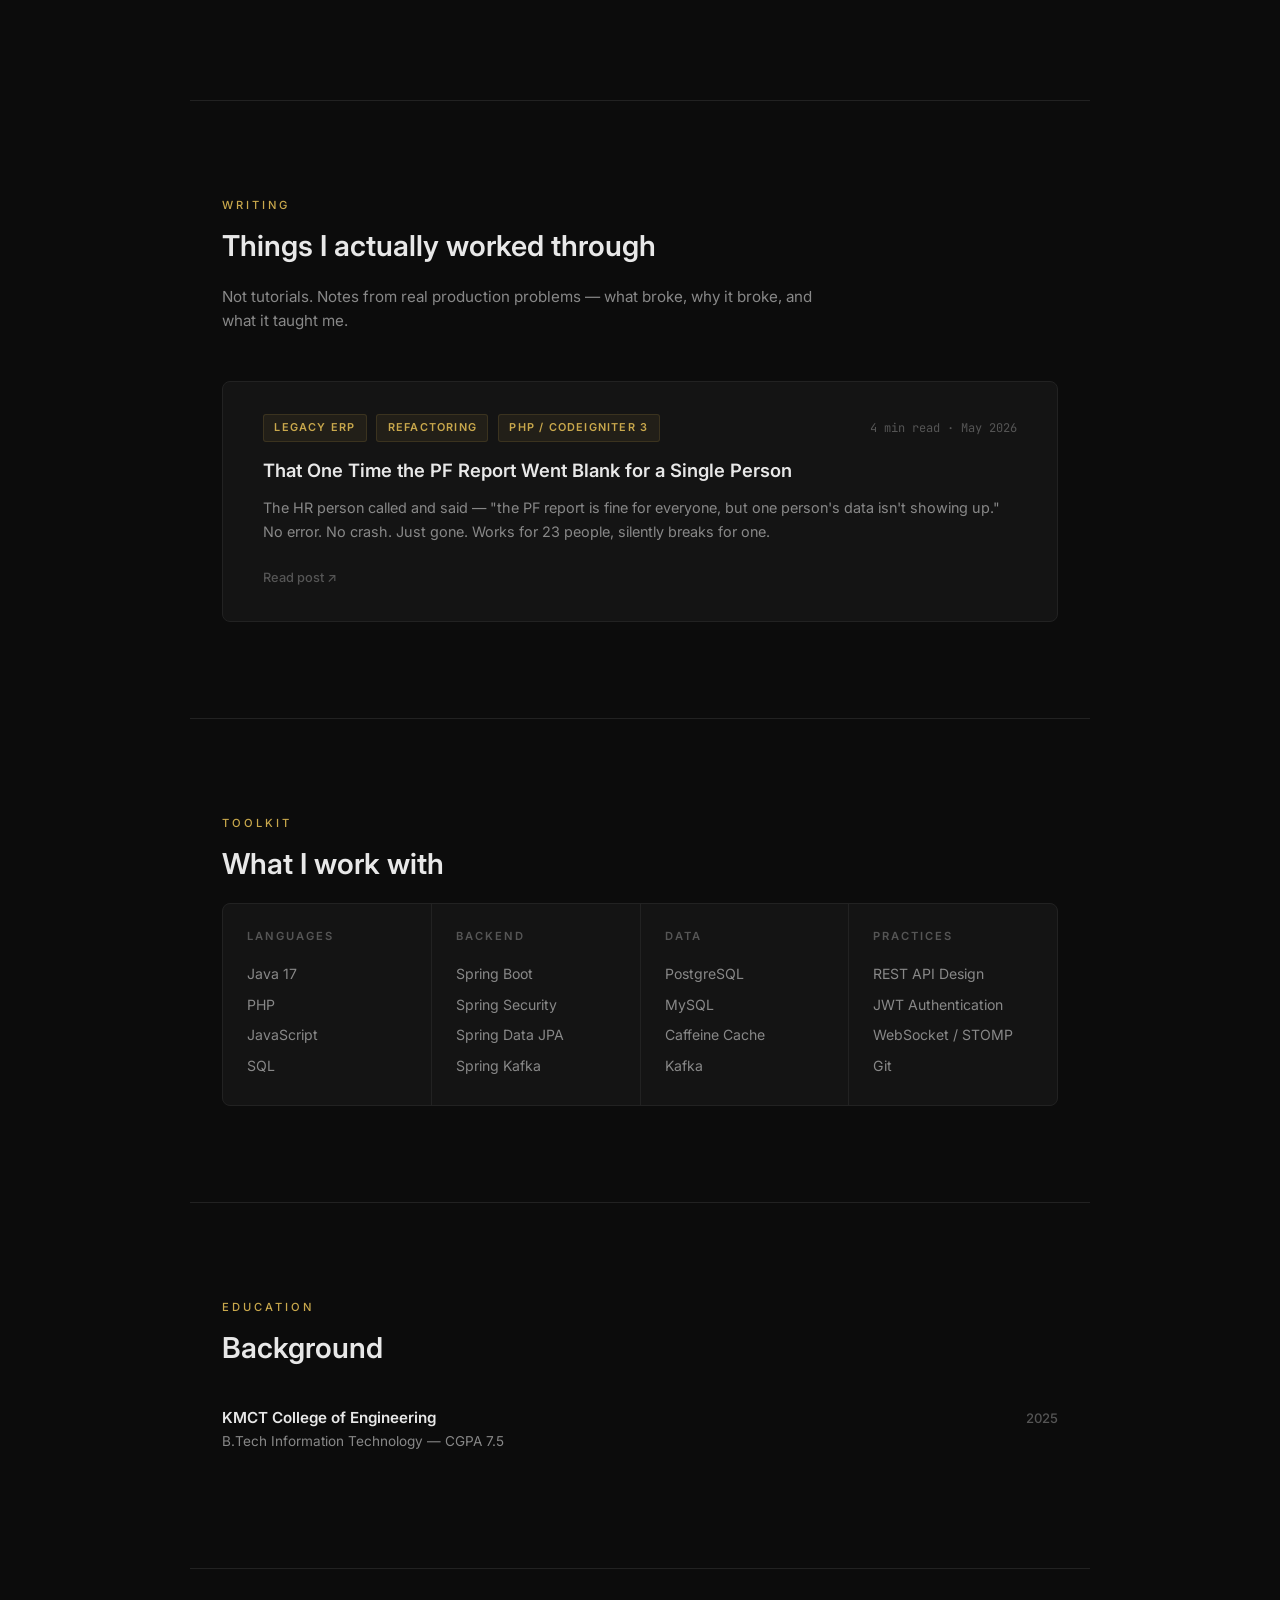
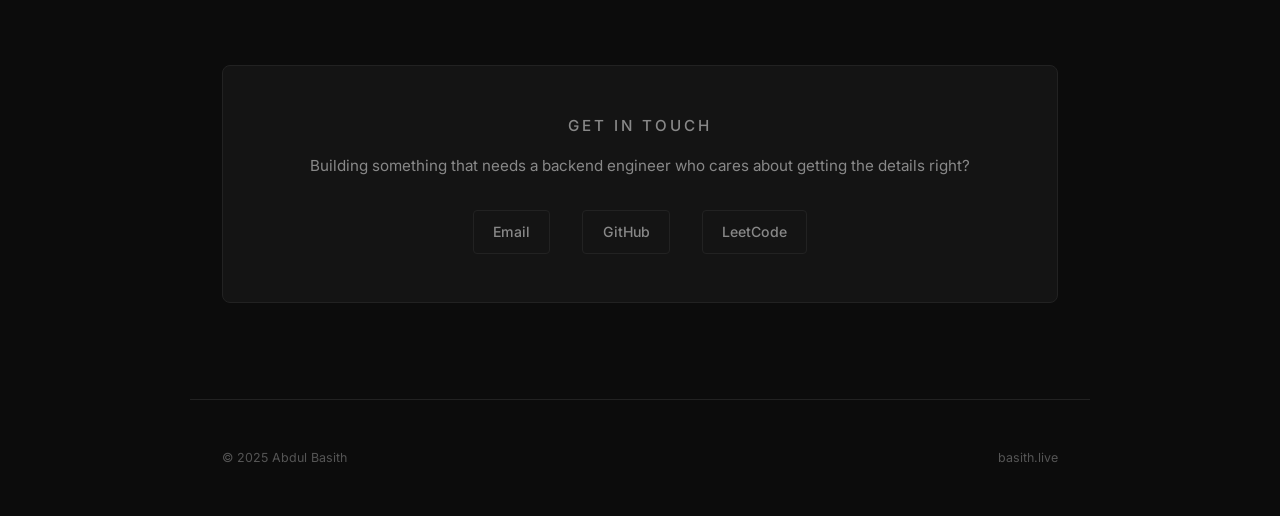
==== commit 4a7cb5c8: "new ad to blogs" ====
--- a/index.html
+++ b/index.html
@@ -25,27 +25,43 @@
 
 <!-- HERO -->
 <section class="hero" id="home">
-    <div class="hero-inner">
-        <p class="hero-label">Backend Engineer</p>
-        <h1>I build systems that<br><strong>hold under pressure.</strong></h1>
-        <p class="hero-desc">
-            Backend developer with production experience in payment integrations, event-driven architectures,
-            and queue-based systems. I care about transaction safety, audit trails, and building infrastructure
-            that holds up under real load.
-        </p>
-        <div class="hero-links">
-            <a href="https://github.com/abdulbasith2590" target="_blank">GitHub ↗</a>
-            <span class="sep">·</span>
-            <a href="https://leetcode.com/u/abdulbasith2590/" target="_blank">LeetCode ↗</a>
-            <span class="sep">·</span>
-            <a href="mailto:abdulbasith2590@gmail.com">abdulbasith2590@gmail.com</a>
-        </div>
-        <div class="hero-indicator">
-            <div class="dot-live"></div>
-            Currently working at Trogon Media — shipping production code daily
-        </div>
-    </div>
-</section>
+    <div class="hero-split">
+        <div class="hero-inner">
+            <p class="hero-label">Backend Engineer</p>
+            <h1>I build systems that<br><strong>hold under pressure.</strong></h1>
+            <p class="hero-desc">
+                Backend developer with production experience in payment integrations, event-driven architectures,
+                and queue-based systems. I care about transaction safety, audit trails, and building infrastructure
+                that holds up under real load.
+            </p>
+            <div class="hero-links">
+                <a href="https://github.com/abdulbasith2590" target="_blank">GitHub ↗</a>
+                <span class="sep">·</span>
+                <a href="https://leetcode.com/u/abdulbasith2590/" target="_blank">LeetCode ↗</a>
+                <span class="sep">·</span>
+                <a href="mailto:abdulbasith2590@gmail.com">abdulbasith2590@gmail.com</a>
+            </div>
+            <div class="hero-indicator">
+                <div class="dot-live"></div>
+                Currently working at Trogon Media — shipping production code daily
+            </div>
+        </div>
+
+        <!-- Latest post teaser -->
+        <div class="hero-aside">
+            <a href="blog-pf-report.html" class="post-teaser" aria-label="Read latest post">
+                <div class="post-teaser-eyebrow">
+                    <span class="post-teaser-dot"></span>
+                    Latest Writing
+                </div>
+                <p class="post-teaser-title">That One Time the PF Report Went Blank for a Single Person</p>
+                <div class="post-teaser-meta">4 min read · May 2026</div>
+                <span class="post-teaser-cta">Read post ↗</span>
+            </a>
+        </div>
+    </div>
+</section>
+
 
 <hr class="divider">
 
--- a/style.css
+++ b/style.css
@@ -59,7 +59,65 @@
   padding: 8rem 2rem 4rem;
   max-width: 900px; margin: 0 auto;
 }
-.hero-inner { width: 100%; }
+.hero-split {
+  width: 100%; display: flex; align-items: center;
+  gap: 4rem;
+}
+.hero-inner { flex: 1; min-width: 0; }
+
+/* ── POST TEASER (hero aside) ── */
+.hero-aside { flex-shrink: 0; width: 230px; }
+
+.post-teaser {
+  display: block; text-decoration: none; color: inherit;
+  background: var(--bg-card);
+  border: 1px solid var(--accent-border);
+  border-radius: 10px;
+  padding: 1.2rem 1.4rem;
+  transition: border-color 0.3s, box-shadow 0.3s, transform 0.3s;
+  box-shadow: 0 0 18px rgba(201,168,76,0.07);
+}
+.post-teaser:hover {
+  border-color: rgba(201,168,76,0.45);
+  box-shadow: 0 4px 28px rgba(201,168,76,0.13);
+  transform: translateY(-2px);
+}
+
+.post-teaser-eyebrow {
+  display: flex; align-items: center; gap: 0.45rem;
+  font-size: 0.62rem; letter-spacing: 2px; text-transform: uppercase;
+  color: var(--accent); font-weight: 600;
+  margin-bottom: 0.85rem;
+}
+.post-teaser-dot {
+  width: 5px; height: 5px; border-radius: 50%;
+  background: var(--accent); flex-shrink: 0;
+  animation: pulse 2s infinite;
+}
+
+.post-teaser-title {
+  font-size: 0.82rem; font-weight: 600; line-height: 1.45;
+  color: var(--text); margin-bottom: 0.75rem;
+}
+
+.post-teaser-meta {
+  font-size: 0.68rem; color: var(--text-dim);
+  font-family: 'JetBrains Mono', monospace;
+  margin-bottom: 1rem;
+}
+
+.post-teaser-cta {
+  font-size: 0.72rem; color: var(--text-dim);
+  font-weight: 500; transition: color 0.3s;
+  display: inline-block;
+}
+.post-teaser:hover .post-teaser-cta { color: var(--accent); }
+
+@media (max-width: 700px) {
+  .hero-aside { display: none; }
+  .hero-split { flex-direction: column; }
+}
+
 .hero-label {
   font-size: 0.75rem; letter-spacing: 3px; text-transform: uppercase;
   color: var(--accent); margin-bottom: 1.5rem; font-weight: 500;
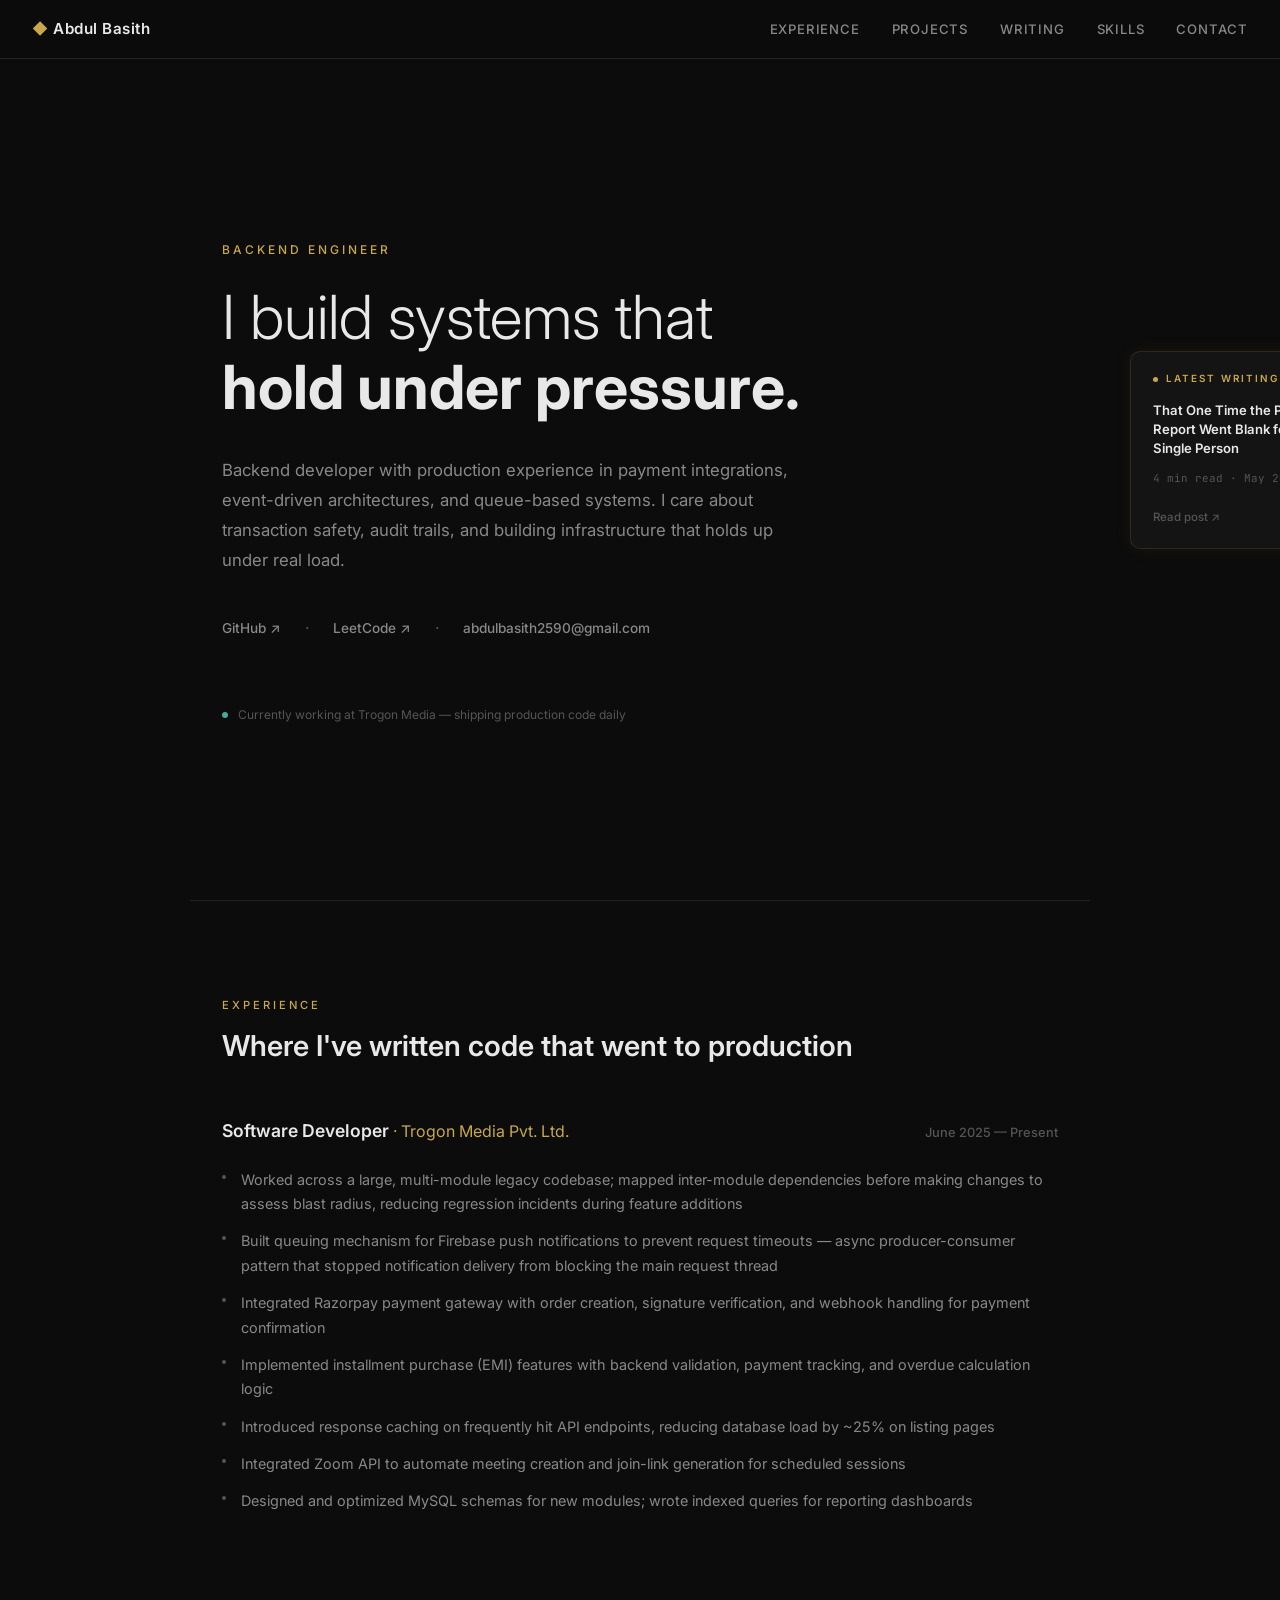
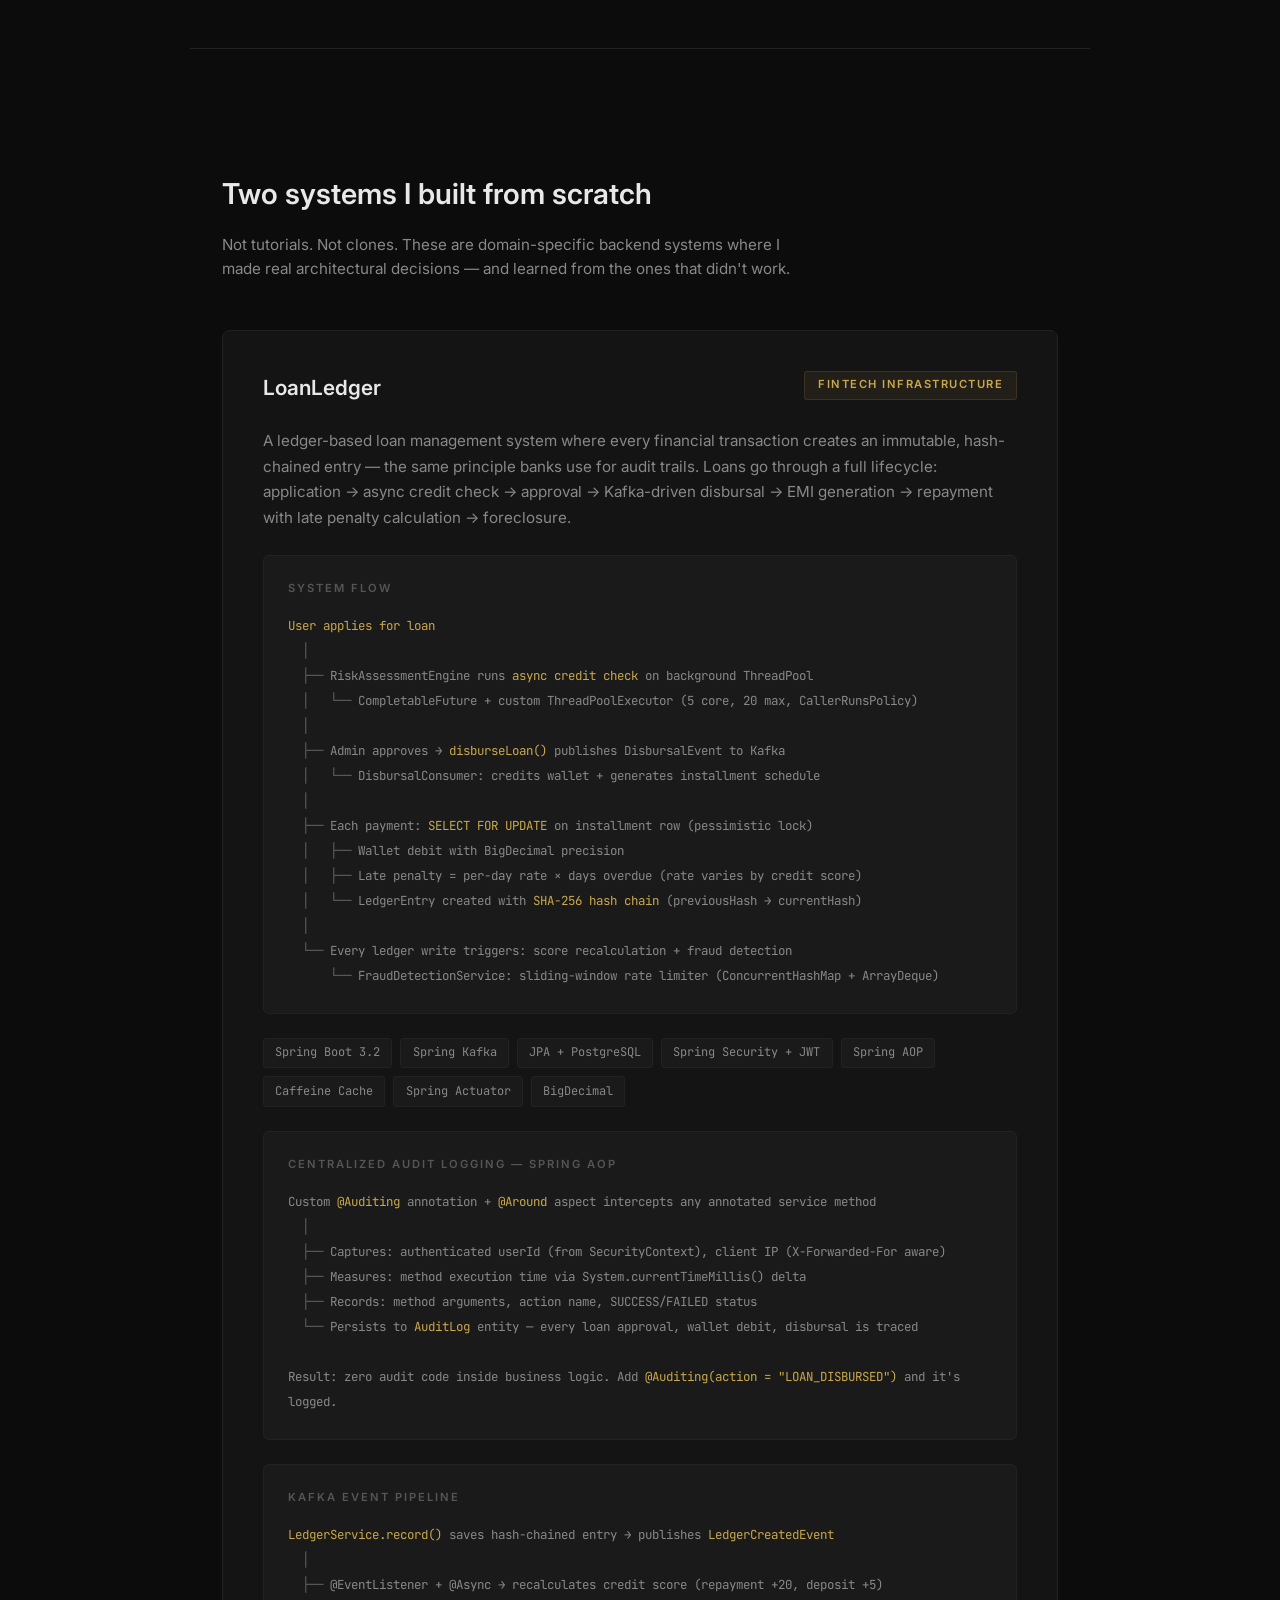
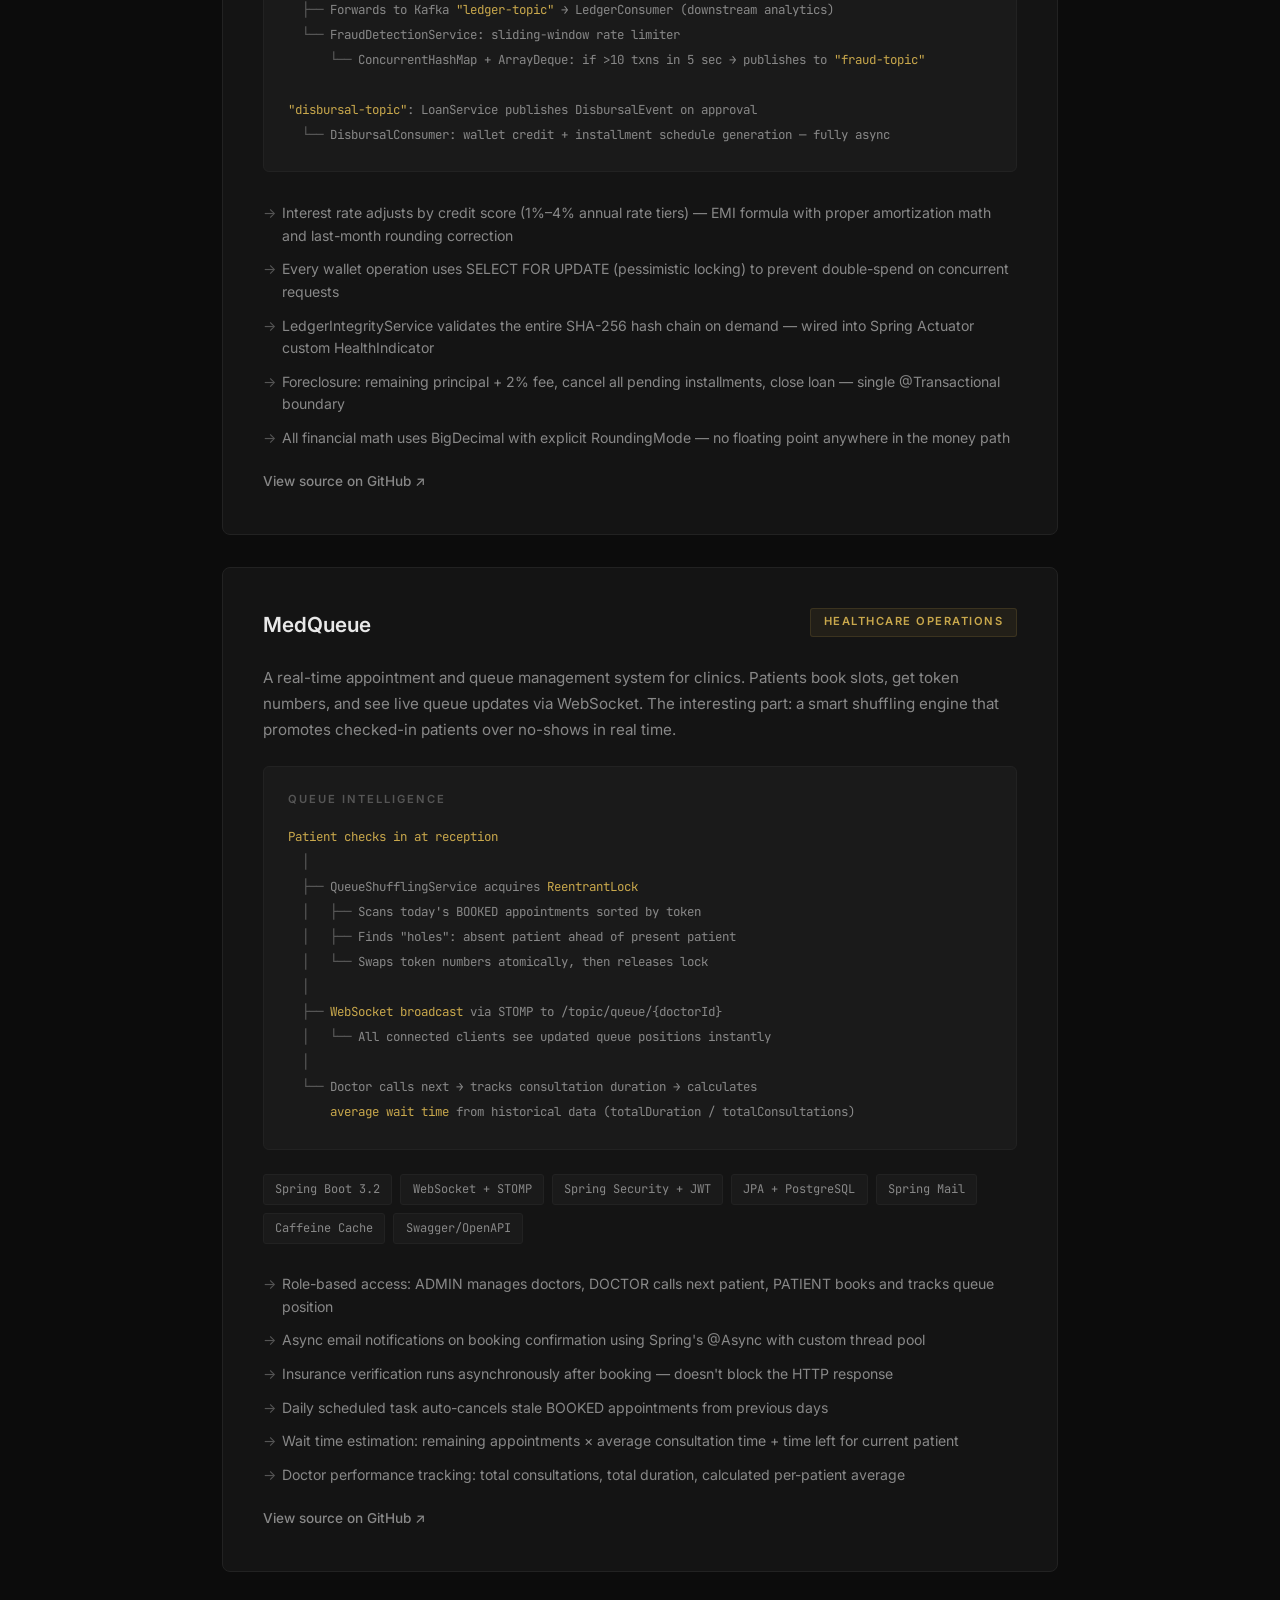
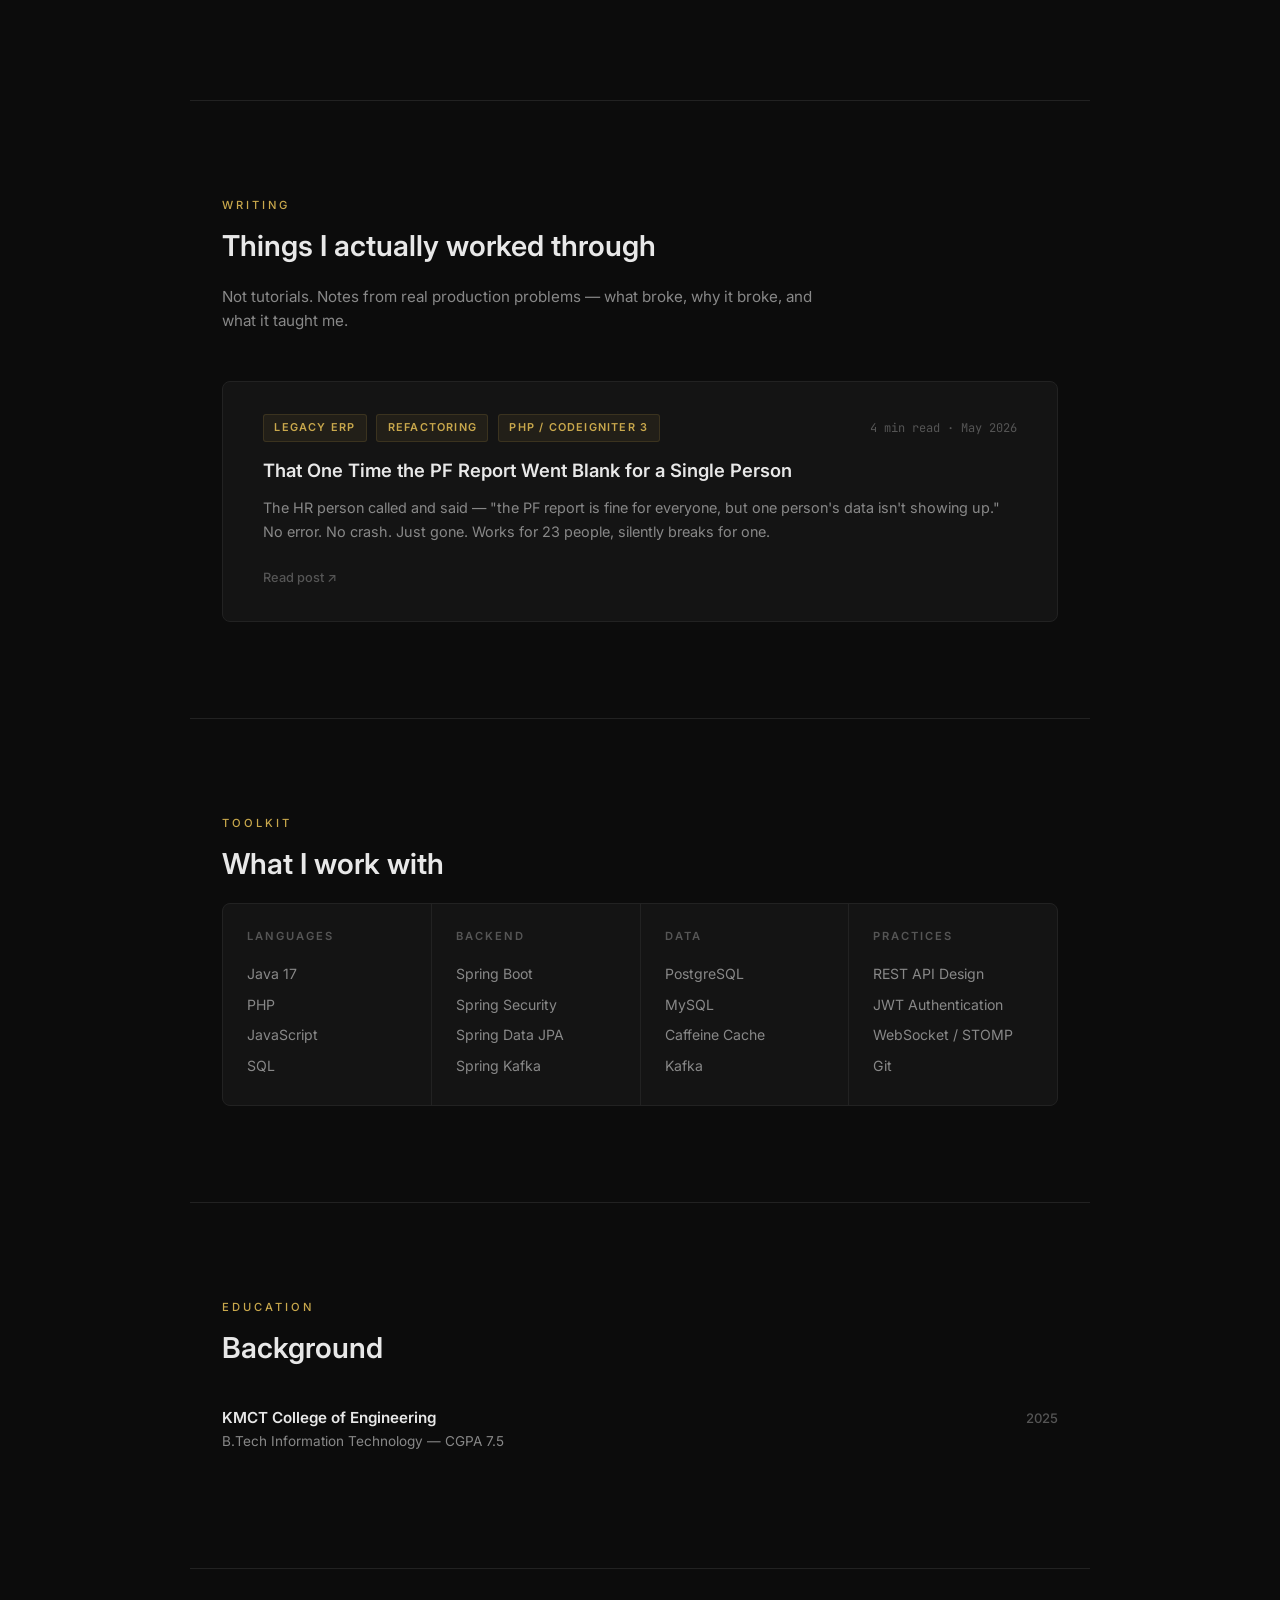
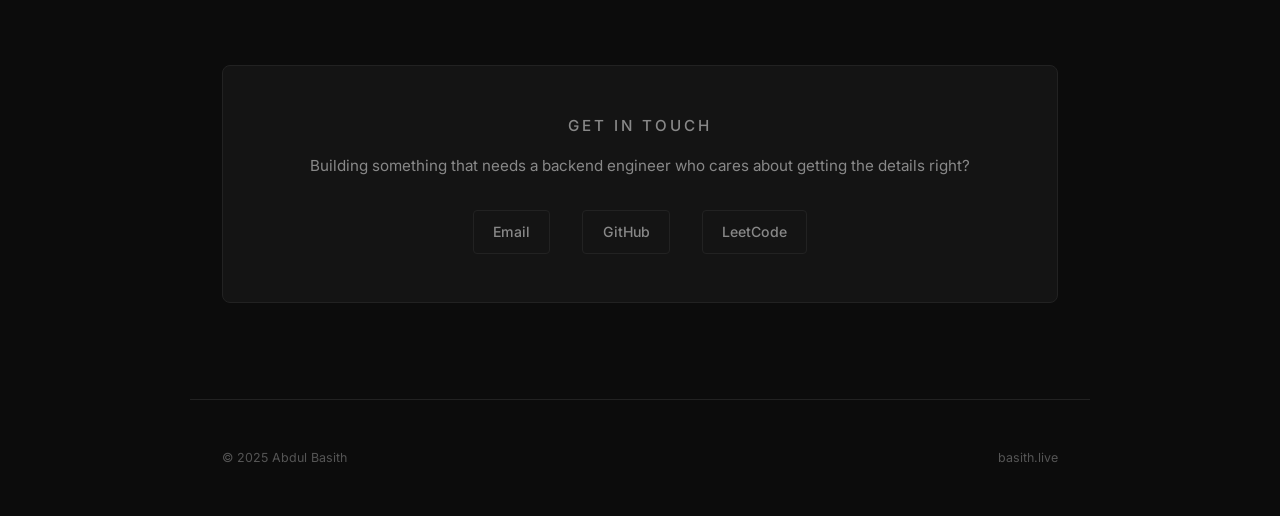
==== commit 0bfbf3ca: "allignment fixed" ====
--- a/index.html
+++ b/index.html
@@ -25,43 +25,38 @@
 
 <!-- HERO -->
 <section class="hero" id="home">
-    <div class="hero-split">
-        <div class="hero-inner">
-            <p class="hero-label">Backend Engineer</p>
-            <h1>I build systems that<br><strong>hold under pressure.</strong></h1>
-            <p class="hero-desc">
-                Backend developer with production experience in payment integrations, event-driven architectures,
-                and queue-based systems. I care about transaction safety, audit trails, and building infrastructure
-                that holds up under real load.
-            </p>
-            <div class="hero-links">
-                <a href="https://github.com/abdulbasith2590" target="_blank">GitHub ↗</a>
-                <span class="sep">·</span>
-                <a href="https://leetcode.com/u/abdulbasith2590/" target="_blank">LeetCode ↗</a>
-                <span class="sep">·</span>
-                <a href="mailto:abdulbasith2590@gmail.com">abdulbasith2590@gmail.com</a>
-            </div>
-            <div class="hero-indicator">
-                <div class="dot-live"></div>
-                Currently working at Trogon Media — shipping production code daily
-            </div>
-        </div>
-
-        <!-- Latest post teaser -->
-        <div class="hero-aside">
-            <a href="blog-pf-report.html" class="post-teaser" aria-label="Read latest post">
-                <div class="post-teaser-eyebrow">
-                    <span class="post-teaser-dot"></span>
-                    Latest Writing
-                </div>
-                <p class="post-teaser-title">That One Time the PF Report Went Blank for a Single Person</p>
-                <div class="post-teaser-meta">4 min read · May 2026</div>
-                <span class="post-teaser-cta">Read post ↗</span>
-            </a>
-        </div>
-    </div>
-</section>
-
+    <div class="hero-inner">
+        <p class="hero-label">Backend Engineer</p>
+        <h1>I build systems that<br><strong>hold under pressure.</strong></h1>
+        <p class="hero-desc">
+            Backend developer with production experience in payment integrations, event-driven architectures,
+            and queue-based systems. I care about transaction safety, audit trails, and building infrastructure
+            that holds up under real load.
+        </p>
+        <div class="hero-links">
+            <a href="https://github.com/abdulbasith2590" target="_blank">GitHub ↗</a>
+            <span class="sep">·</span>
+            <a href="https://leetcode.com/u/abdulbasith2590/" target="_blank">LeetCode ↗</a>
+            <span class="sep">·</span>
+            <a href="mailto:abdulbasith2590@gmail.com">abdulbasith2590@gmail.com</a>
+        </div>
+        <div class="hero-indicator">
+            <div class="dot-live"></div>
+            Currently working at Trogon Media — shipping production code daily
+        </div>
+    </div>
+
+    <!-- Latest post teaser — floats in the right dead space -->
+    <a href="blog-pf-report.html" class="post-teaser" aria-label="Read latest post">
+        <div class="post-teaser-eyebrow">
+            <span class="post-teaser-dot"></span>
+            Latest Writing
+        </div>
+        <p class="post-teaser-title">That One Time the PF Report Went Blank for a Single Person</p>
+        <div class="post-teaser-meta">4 min read · May 2026</div>
+        <span class="post-teaser-cta">Read post ↗</span>
+    </a>
+</section>
 
 <hr class="divider">
 
--- a/style.css
+++ b/style.css
@@ -58,18 +58,18 @@
   min-height: 100vh; display: flex; align-items: center;
   padding: 8rem 2rem 4rem;
   max-width: 900px; margin: 0 auto;
-}
-.hero-split {
-  width: 100%; display: flex; align-items: center;
-  gap: 4rem;
-}
-.hero-inner { flex: 1; min-width: 0; }
-
-/* ── POST TEASER (hero aside) ── */
-.hero-aside { flex-shrink: 0; width: 230px; }
-
+  position: relative;
+}
+.hero-inner { width: 100%; }
+
+/* ── POST TEASER (absolute — lives in the right dead space) ── */
 .post-teaser {
   display: block; text-decoration: none; color: inherit;
+  position: absolute;
+  right: -260px;          /* sits outside the 900px hero box */
+  top: 50%;
+  transform: translateY(-50%);
+  width: 220px;
   background: var(--bg-card);
   border: 1px solid var(--accent-border);
   border-radius: 10px;
@@ -80,7 +80,7 @@
 .post-teaser:hover {
   border-color: rgba(201,168,76,0.45);
   box-shadow: 0 4px 28px rgba(201,168,76,0.13);
-  transform: translateY(-2px);
+  transform: translateY(calc(-50% - 2px));
 }
 
 .post-teaser-eyebrow {
@@ -94,18 +94,15 @@
   background: var(--accent); flex-shrink: 0;
   animation: pulse 2s infinite;
 }
-
 .post-teaser-title {
   font-size: 0.82rem; font-weight: 600; line-height: 1.45;
   color: var(--text); margin-bottom: 0.75rem;
 }
-
 .post-teaser-meta {
   font-size: 0.68rem; color: var(--text-dim);
   font-family: 'JetBrains Mono', monospace;
   margin-bottom: 1rem;
 }
-
 .post-teaser-cta {
   font-size: 0.72rem; color: var(--text-dim);
   font-weight: 500; transition: color 0.3s;
@@ -113,10 +110,8 @@
 }
 .post-teaser:hover .post-teaser-cta { color: var(--accent); }
 
-@media (max-width: 700px) {
-  .hero-aside { display: none; }
-  .hero-split { flex-direction: column; }
-}
+/* hide when viewport is too narrow to show the card without overlap */
+@media (max-width: 1160px) { .post-teaser { display: none; } }
 
 .hero-label {
   font-size: 0.75rem; letter-spacing: 3px; text-transform: uppercase;
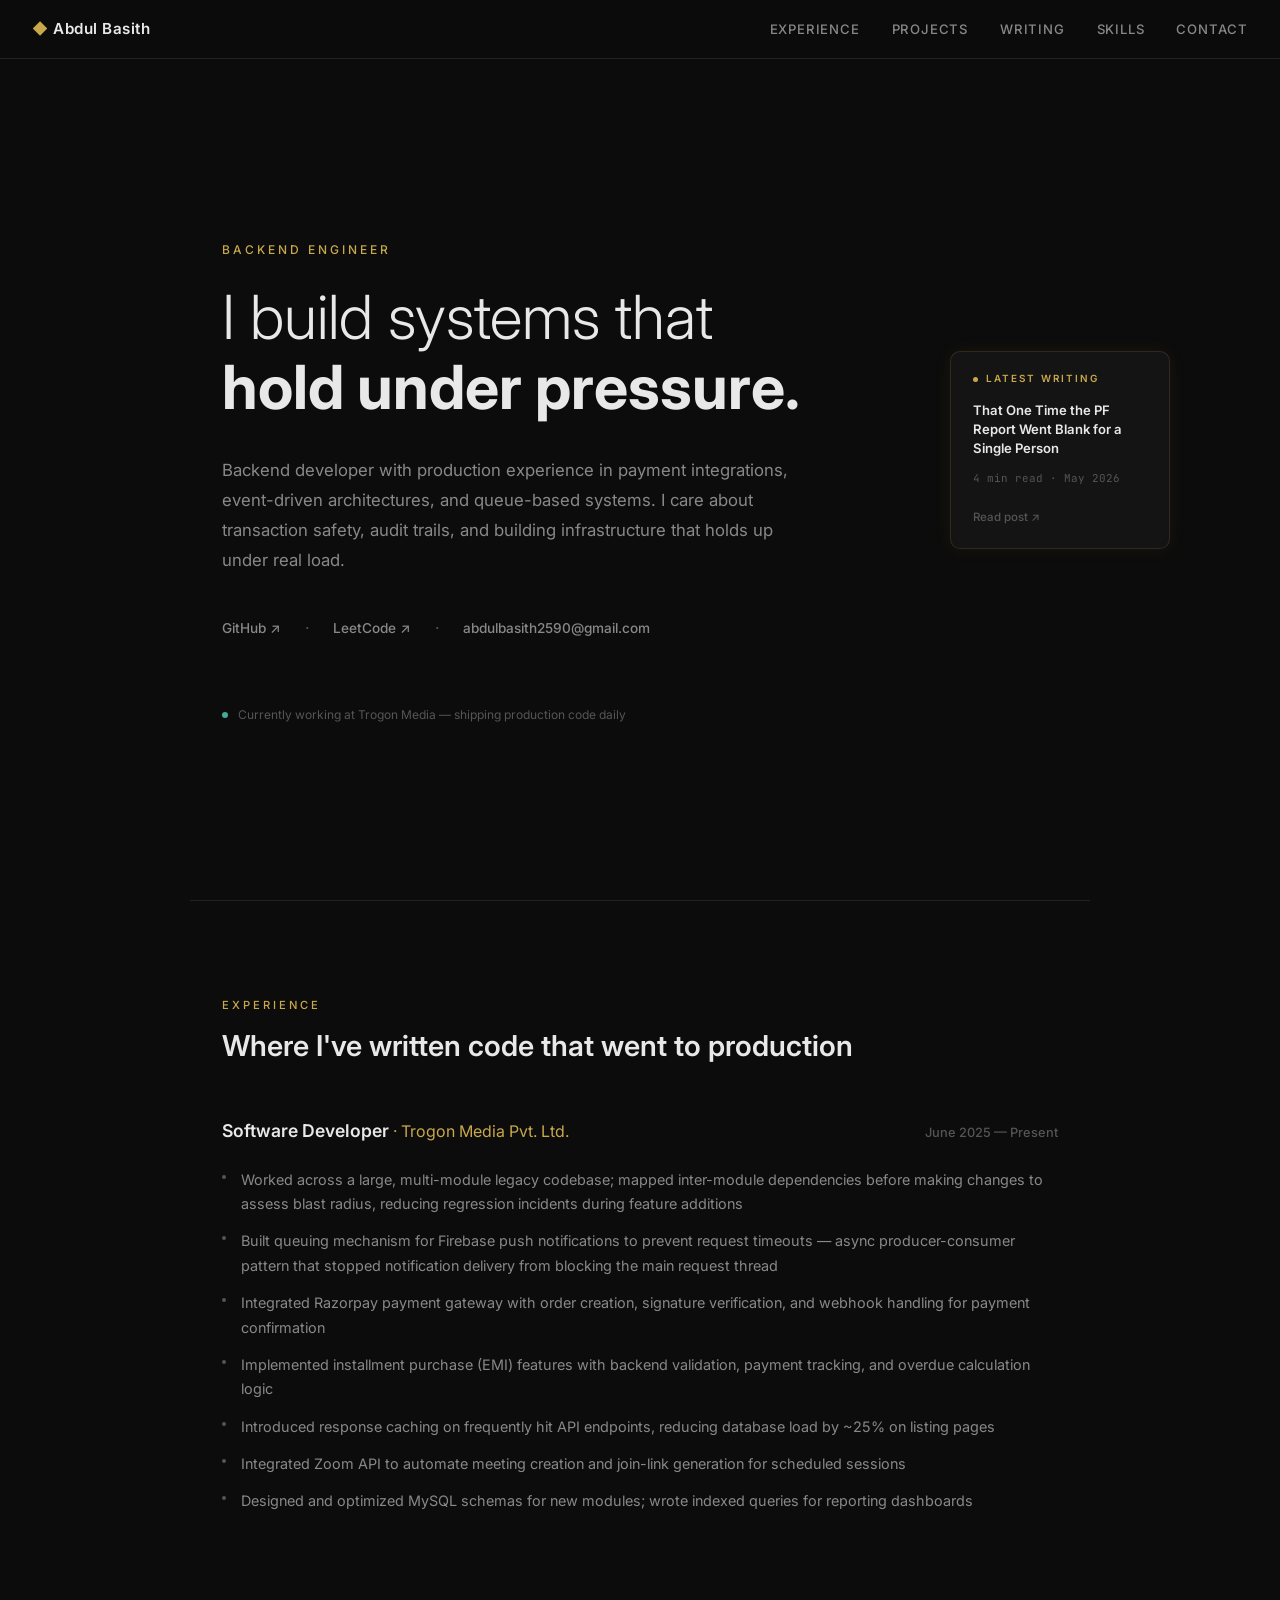
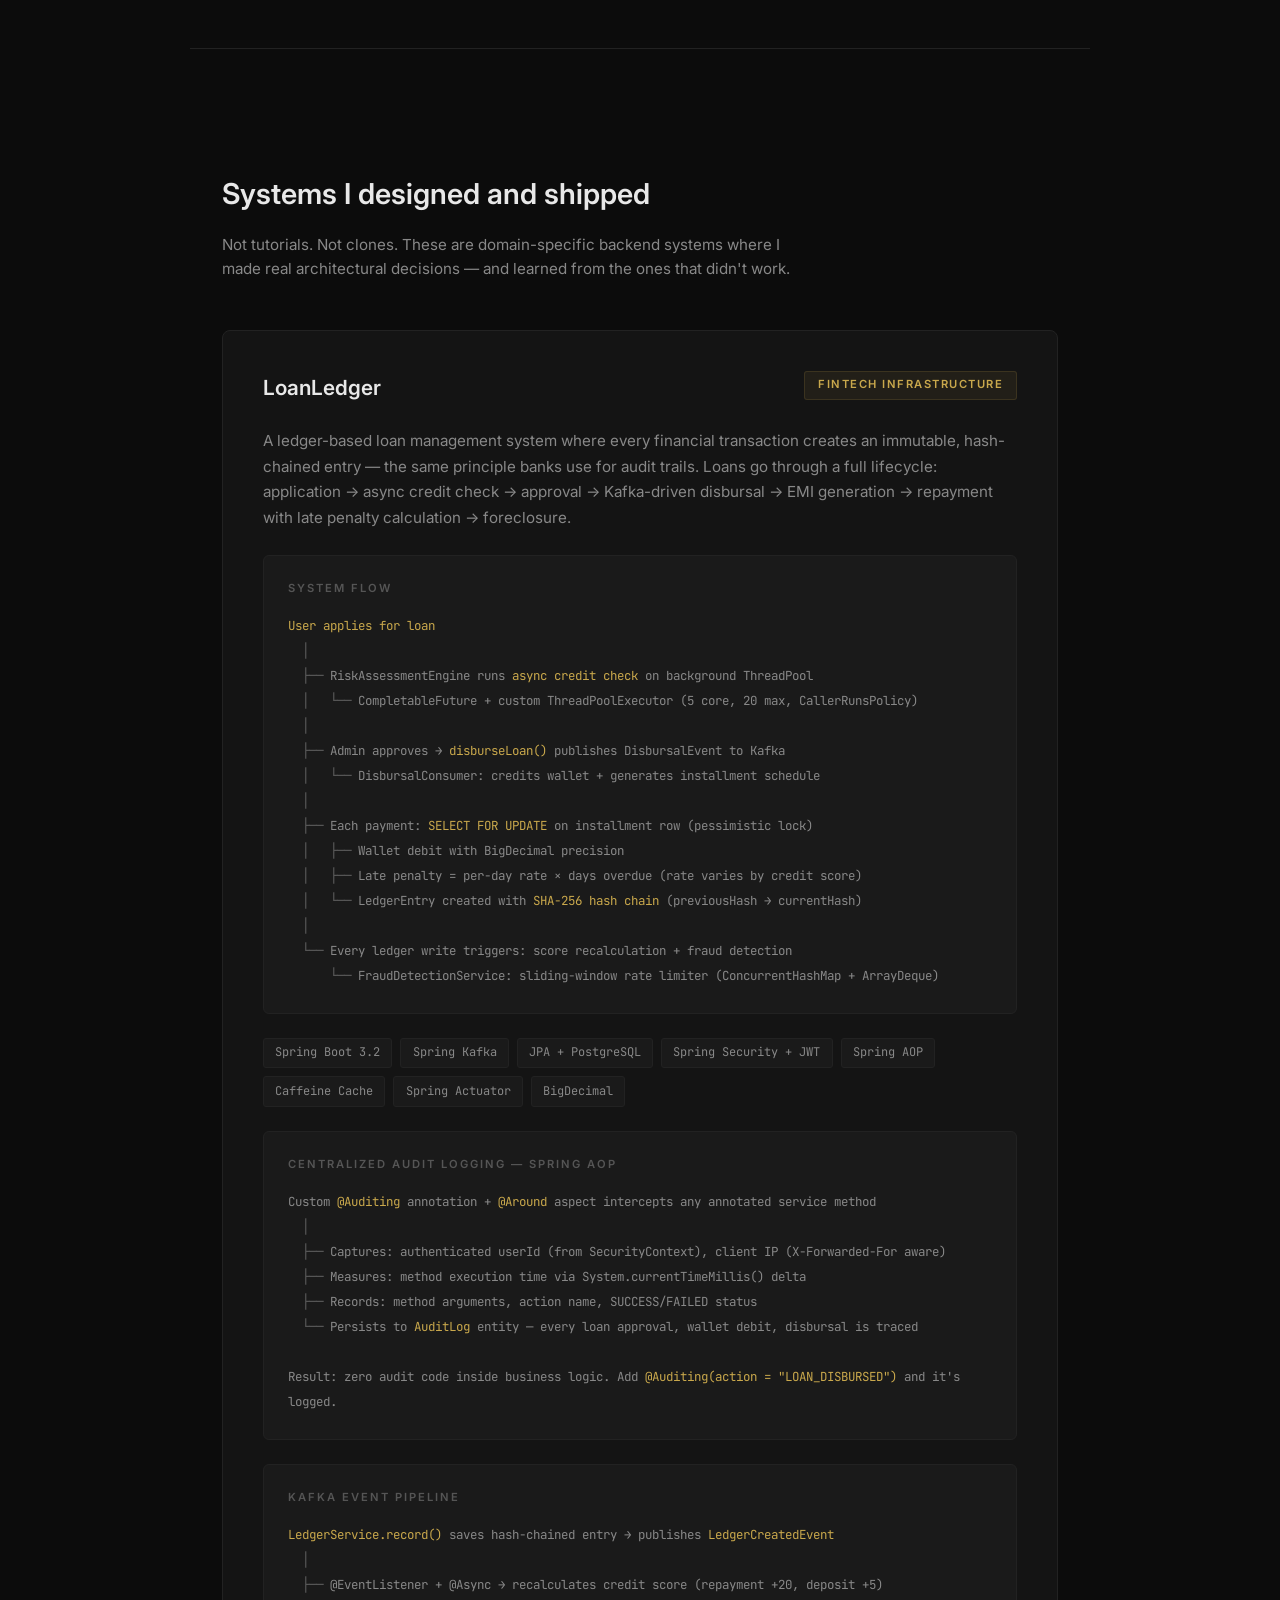
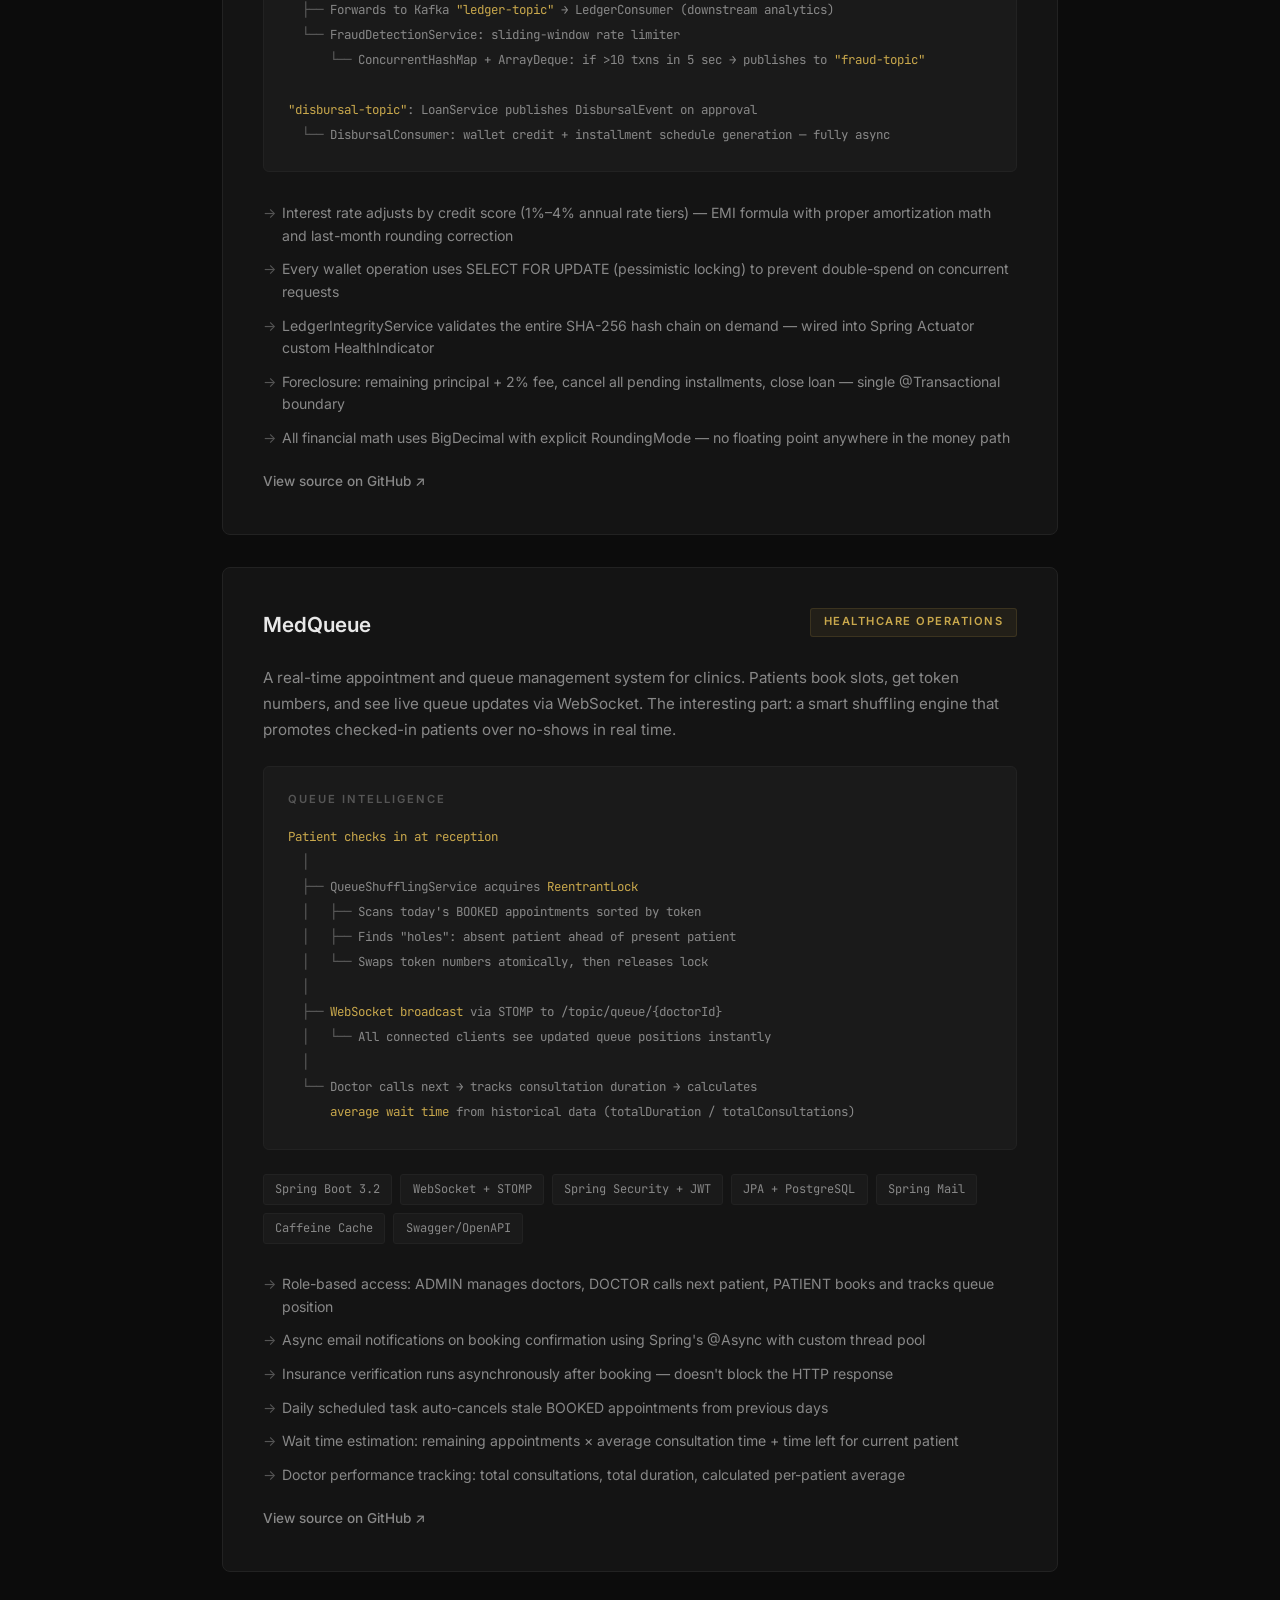
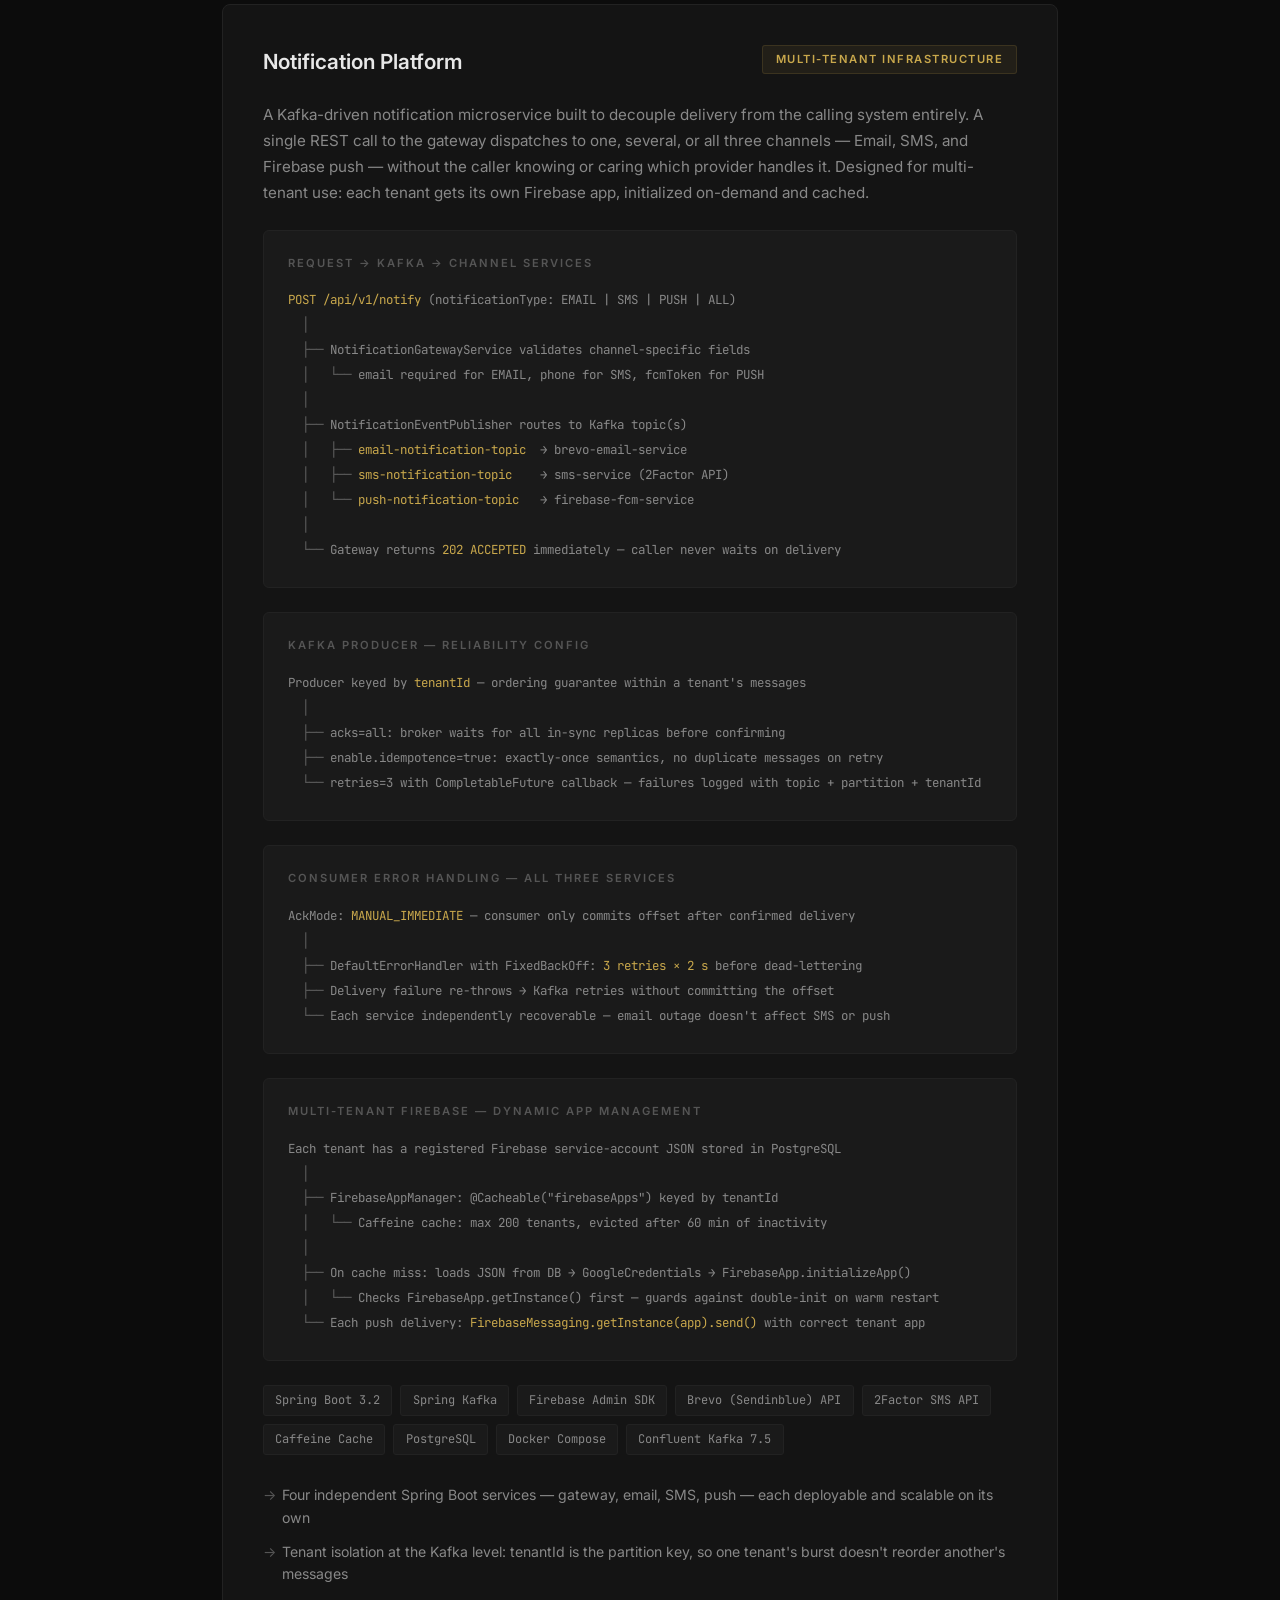
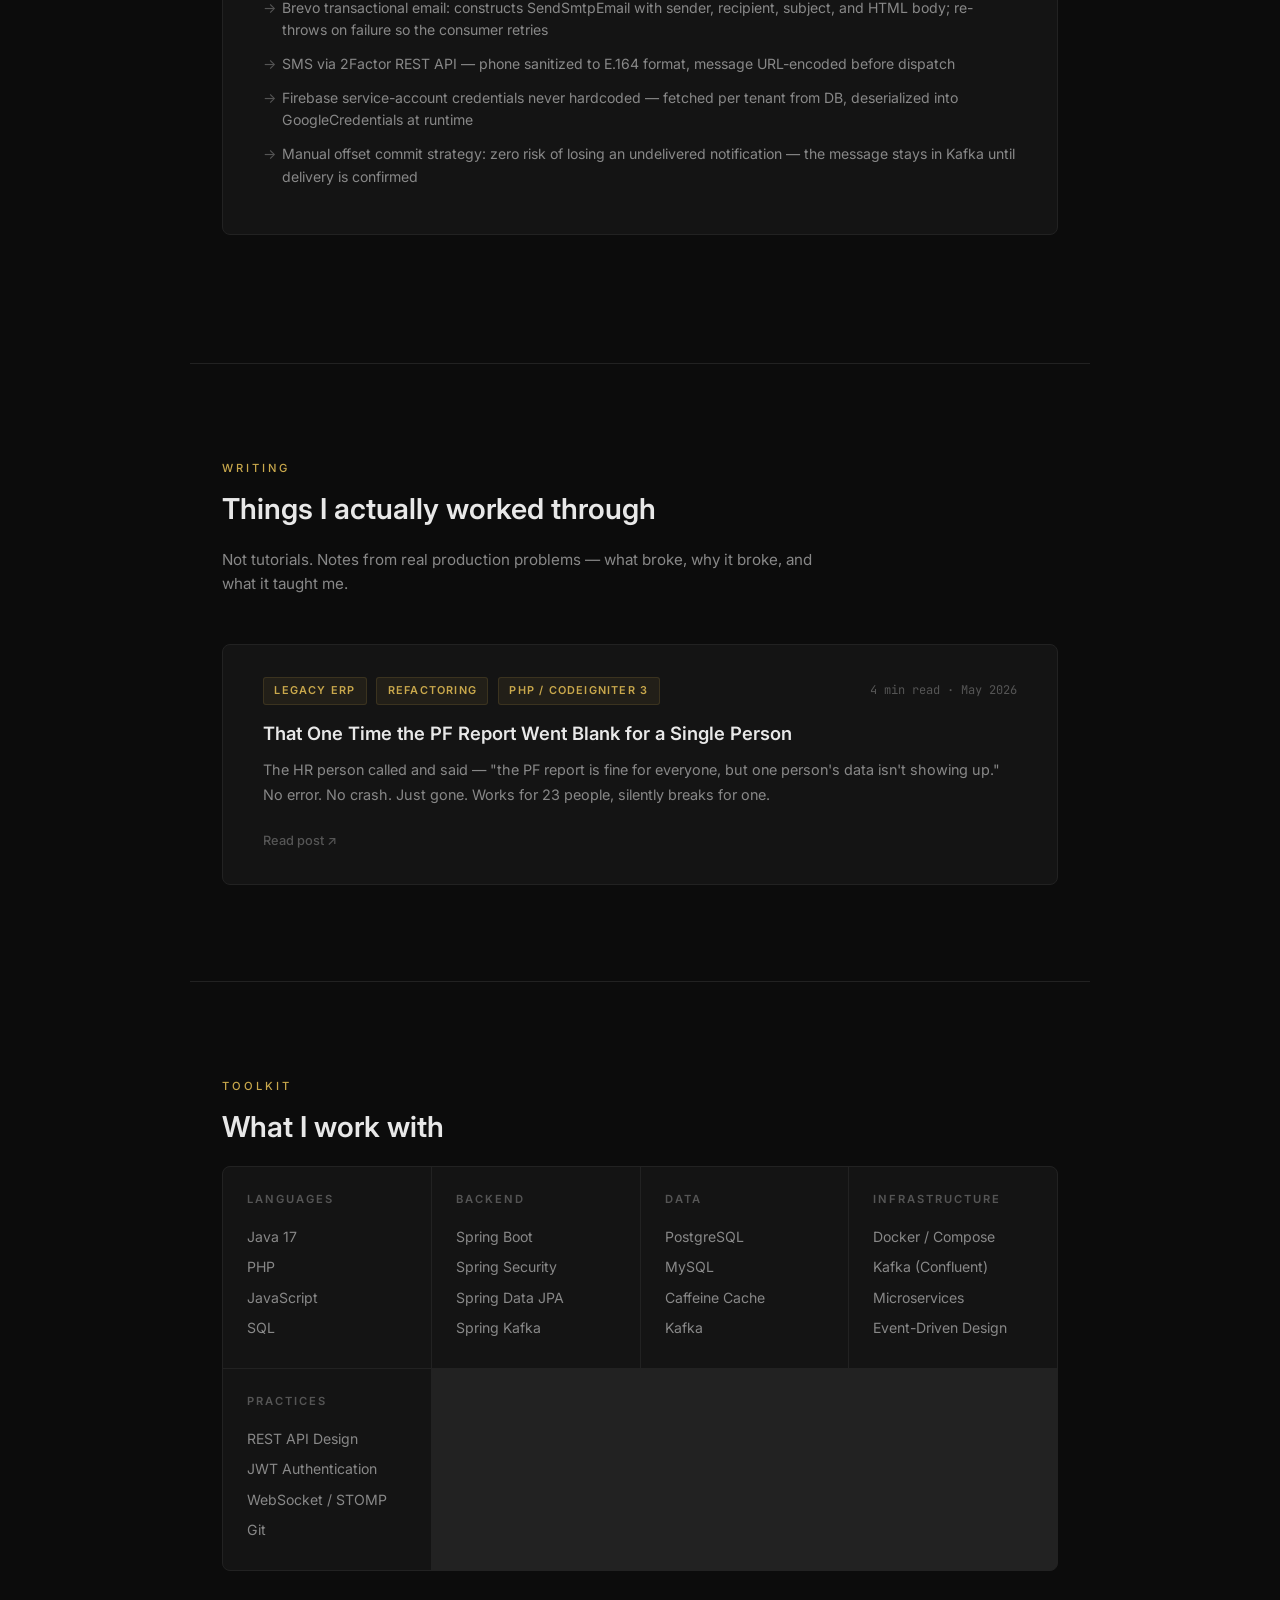
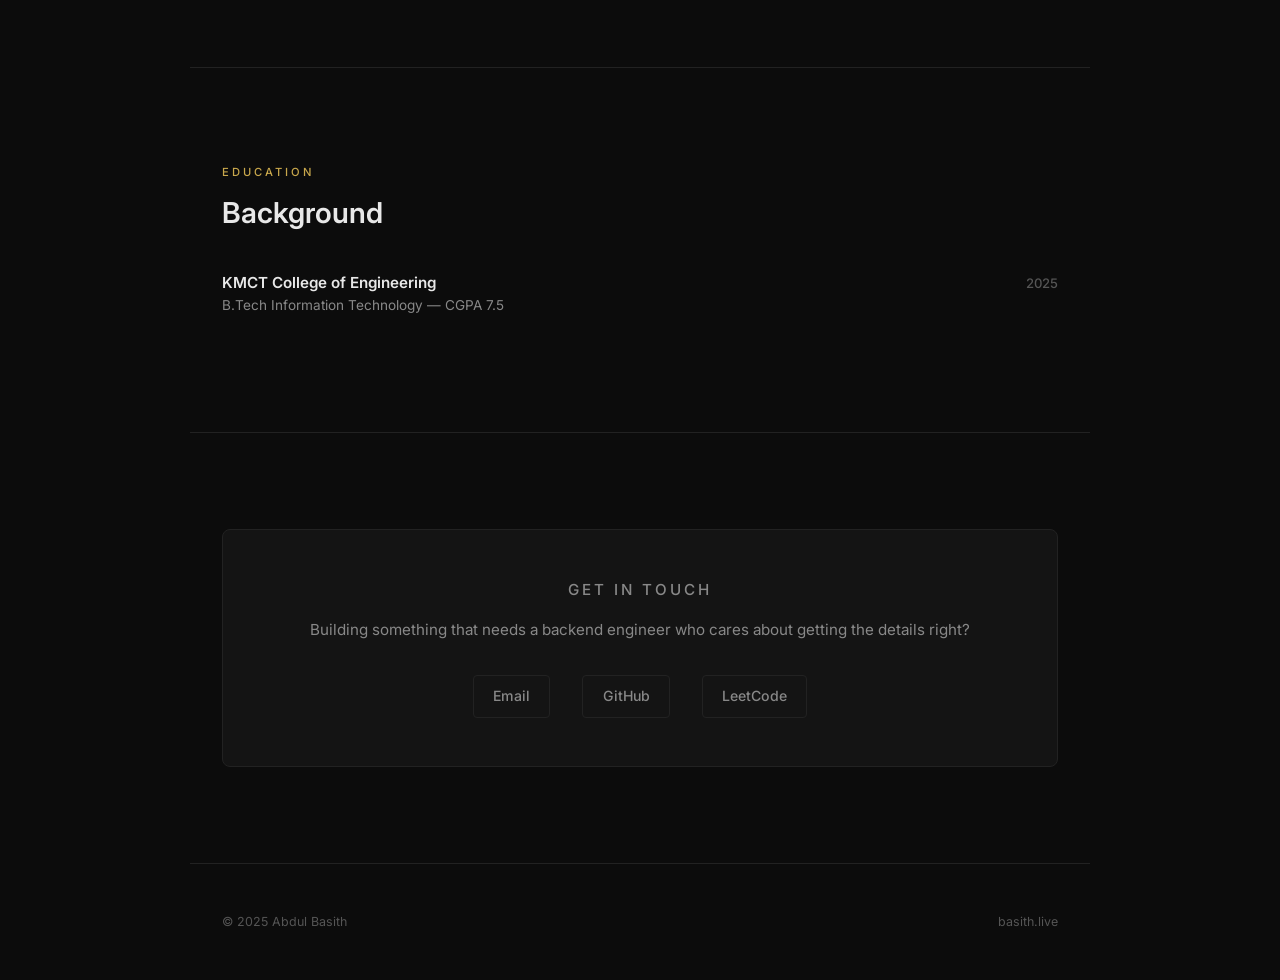
==== commit 46d4f304: "added kafka microservice to portfolio" ====
--- a/index.html
+++ b/index.html
@@ -91,7 +91,7 @@
 <!-- PROJECTS -->
 <section id="projects">
     <p class="section-label reveal">Engineering</p>
-    <h2 class="section-title reveal">Two systems I built from scratch</h2>
+    <h2 class="section-title reveal">Systems I designed and shipped</h2>
     <p class="section-desc reveal">Not tutorials. Not clones. These are domain-specific backend systems where I made real architectural decisions — and learned from the ones that didn't work.</p>
 
     <!-- PROJECT 1: LoanLedger -->
@@ -220,6 +220,86 @@
         </ul>
         <a href="https://github.com/abdulbasith2590/appointment_system" target="_blank" class="project-link">View source on GitHub ↗</a>
     </div>
+
+    <!-- PROJECT 3: Notification Platform -->
+    <div class="project reveal">
+        <div class="project-header">
+            <h3 class="project-name">Notification Platform</h3>
+            <span class="project-type">Multi-Tenant Infrastructure</span>
+        </div>
+        <p class="project-summary">
+            A Kafka-driven notification microservice built to decouple delivery from the calling system entirely.
+            A single REST call to the gateway dispatches to one, several, or all three channels — Email, SMS,
+            and Firebase push — without the caller knowing or caring which provider handles it. Designed for
+            multi-tenant use: each tenant gets its own Firebase app, initialized on-demand and cached.
+        </p>
+
+        <div class="project-arch">
+            <div class="project-arch-title">Request → Kafka → Channel Services</div>
+            <div class="arch-flow"><span class="highlight">POST /api/v1/notify</span> (notificationType: EMAIL | SMS | PUSH | ALL)
+  <span class="muted">│</span>
+  <span class="muted">├──</span> NotificationGatewayService validates channel-specific fields
+  <span class="muted">│   └──</span> email required for EMAIL, phone for SMS, fcmToken for PUSH
+  <span class="muted">│</span>
+  <span class="muted">├──</span> NotificationEventPublisher routes to Kafka topic(s)
+  <span class="muted">│   ├──</span> <span class="highlight">email-notification-topic</span>  → brevo-email-service
+  <span class="muted">│   ├──</span> <span class="highlight">sms-notification-topic</span>    → sms-service (2Factor API)
+  <span class="muted">│   └──</span> <span class="highlight">push-notification-topic</span>   → firebase-fcm-service
+  <span class="muted">│</span>
+  <span class="muted">└──</span> Gateway returns <span class="highlight">202 ACCEPTED</span> immediately — caller never waits on delivery</div>
+        </div>
+
+        <div class="project-arch" style="margin-top: 0;">
+            <div class="project-arch-title">Kafka Producer — Reliability Config</div>
+            <div class="arch-flow">Producer keyed by <span class="highlight">tenantId</span> — ordering guarantee within a tenant's messages
+  <span class="muted">│</span>
+  <span class="muted">├──</span> acks=all: broker waits for all in-sync replicas before confirming
+  <span class="muted">├──</span> enable.idempotence=true: exactly-once semantics, no duplicate messages on retry
+  <span class="muted">└──</span> retries=3 with CompletableFuture callback — failures logged with topic + partition + tenantId</div>
+        </div>
+
+        <div class="project-arch" style="margin-top: 0;">
+            <div class="project-arch-title">Consumer Error Handling — All Three Services</div>
+            <div class="arch-flow">AckMode: <span class="highlight">MANUAL_IMMEDIATE</span> — consumer only commits offset after confirmed delivery
+  <span class="muted">│</span>
+  <span class="muted">├──</span> DefaultErrorHandler with FixedBackOff: <span class="highlight">3 retries × 2 s</span> before dead-lettering
+  <span class="muted">├──</span> Delivery failure re-throws → Kafka retries without committing the offset
+  <span class="muted">└──</span> Each service independently recoverable — email outage doesn't affect SMS or push</div>
+        </div>
+
+        <div class="project-arch" style="margin-top: 0;">
+            <div class="project-arch-title">Multi-Tenant Firebase — Dynamic App Management</div>
+            <div class="arch-flow">Each tenant has a registered Firebase service-account JSON stored in PostgreSQL
+  <span class="muted">│</span>
+  <span class="muted">├──</span> FirebaseAppManager: @Cacheable("firebaseApps") keyed by tenantId
+  <span class="muted">│   └──</span> Caffeine cache: max 200 tenants, evicted after 60 min of inactivity
+  <span class="muted">│</span>
+  <span class="muted">├──</span> On cache miss: loads JSON from DB → GoogleCredentials → FirebaseApp.initializeApp()
+  <span class="muted">│   └──</span> Checks FirebaseApp.getInstance() first — guards against double-init on warm restart
+  <span class="muted">└──</span> Each push delivery: <span class="highlight">FirebaseMessaging.getInstance(app).send()</span> with correct tenant app</div>
+        </div>
+
+        <div class="tech-stack">
+            <span class="tech-tag">Spring Boot 3.2</span>
+            <span class="tech-tag">Spring Kafka</span>
+            <span class="tech-tag">Firebase Admin SDK</span>
+            <span class="tech-tag">Brevo (Sendinblue) API</span>
+            <span class="tech-tag">2Factor SMS API</span>
+            <span class="tech-tag">Caffeine Cache</span>
+            <span class="tech-tag">PostgreSQL</span>
+            <span class="tech-tag">Docker Compose</span>
+            <span class="tech-tag">Confluent Kafka 7.5</span>
+        </div>
+
+        <ul class="project-details">
+            <li>Four independent Spring Boot services — gateway, email, SMS, push — each deployable and scalable on its own</li>
+            <li>Tenant isolation at the Kafka level: tenantId is the partition key, so one tenant's burst doesn't reorder another's messages</li>
+            <li>Brevo transactional email: constructs SendSmtpEmail with sender, recipient, subject, and HTML body; re-throws on failure so the consumer retries</li>
+            <li>SMS via 2Factor REST API — phone sanitized to E.164 format, message URL-encoded before dispatch</li>
+            <li>Firebase service-account credentials never hardcoded — fetched per tenant from DB, deserialized into GoogleCredentials at runtime</li>
+            <li>Manual offset commit strategy: zero risk of losing an undelivered notification — the message stays in Kafka until delivery is confirmed</li>
+        </ul>
+    </div>
 </section>
 
 <hr class="divider">
@@ -276,6 +356,15 @@
                 <li>MySQL</li>
                 <li>Caffeine Cache</li>
                 <li>Kafka</li>
+            </ul>
+        </div>
+        <div class="skill-group">
+            <div class="skill-group-title">Infrastructure</div>
+            <ul>
+                <li>Docker / Compose</li>
+                <li>Kafka (Confluent)</li>
+                <li>Microservices</li>
+                <li>Event-Driven Design</li>
             </ul>
         </div>
         <div class="skill-group">
--- a/style.css
+++ b/style.css
@@ -18,7 +18,7 @@
   --red: #c66;
 }
 
-html { scroll-behavior: smooth; }
+html { scroll-behavior: smooth; overflow-x: hidden; }
 
 body {
   font-family: 'Inter', -apple-system, sans-serif;
@@ -26,6 +26,7 @@
   color: var(--text);
   line-height: 1.6;
   -webkit-font-smoothing: antialiased;
+  overflow-x: hidden;
 }
 
 ::selection { background: var(--accent); color: var(--bg); }
@@ -66,7 +67,7 @@
 .post-teaser {
   display: block; text-decoration: none; color: inherit;
   position: absolute;
-  right: -260px;          /* sits outside the 900px hero box */
+  right: -80px;          /* sits outside the 900px hero box */
   top: 50%;
   transform: translateY(-50%);
   width: 220px;
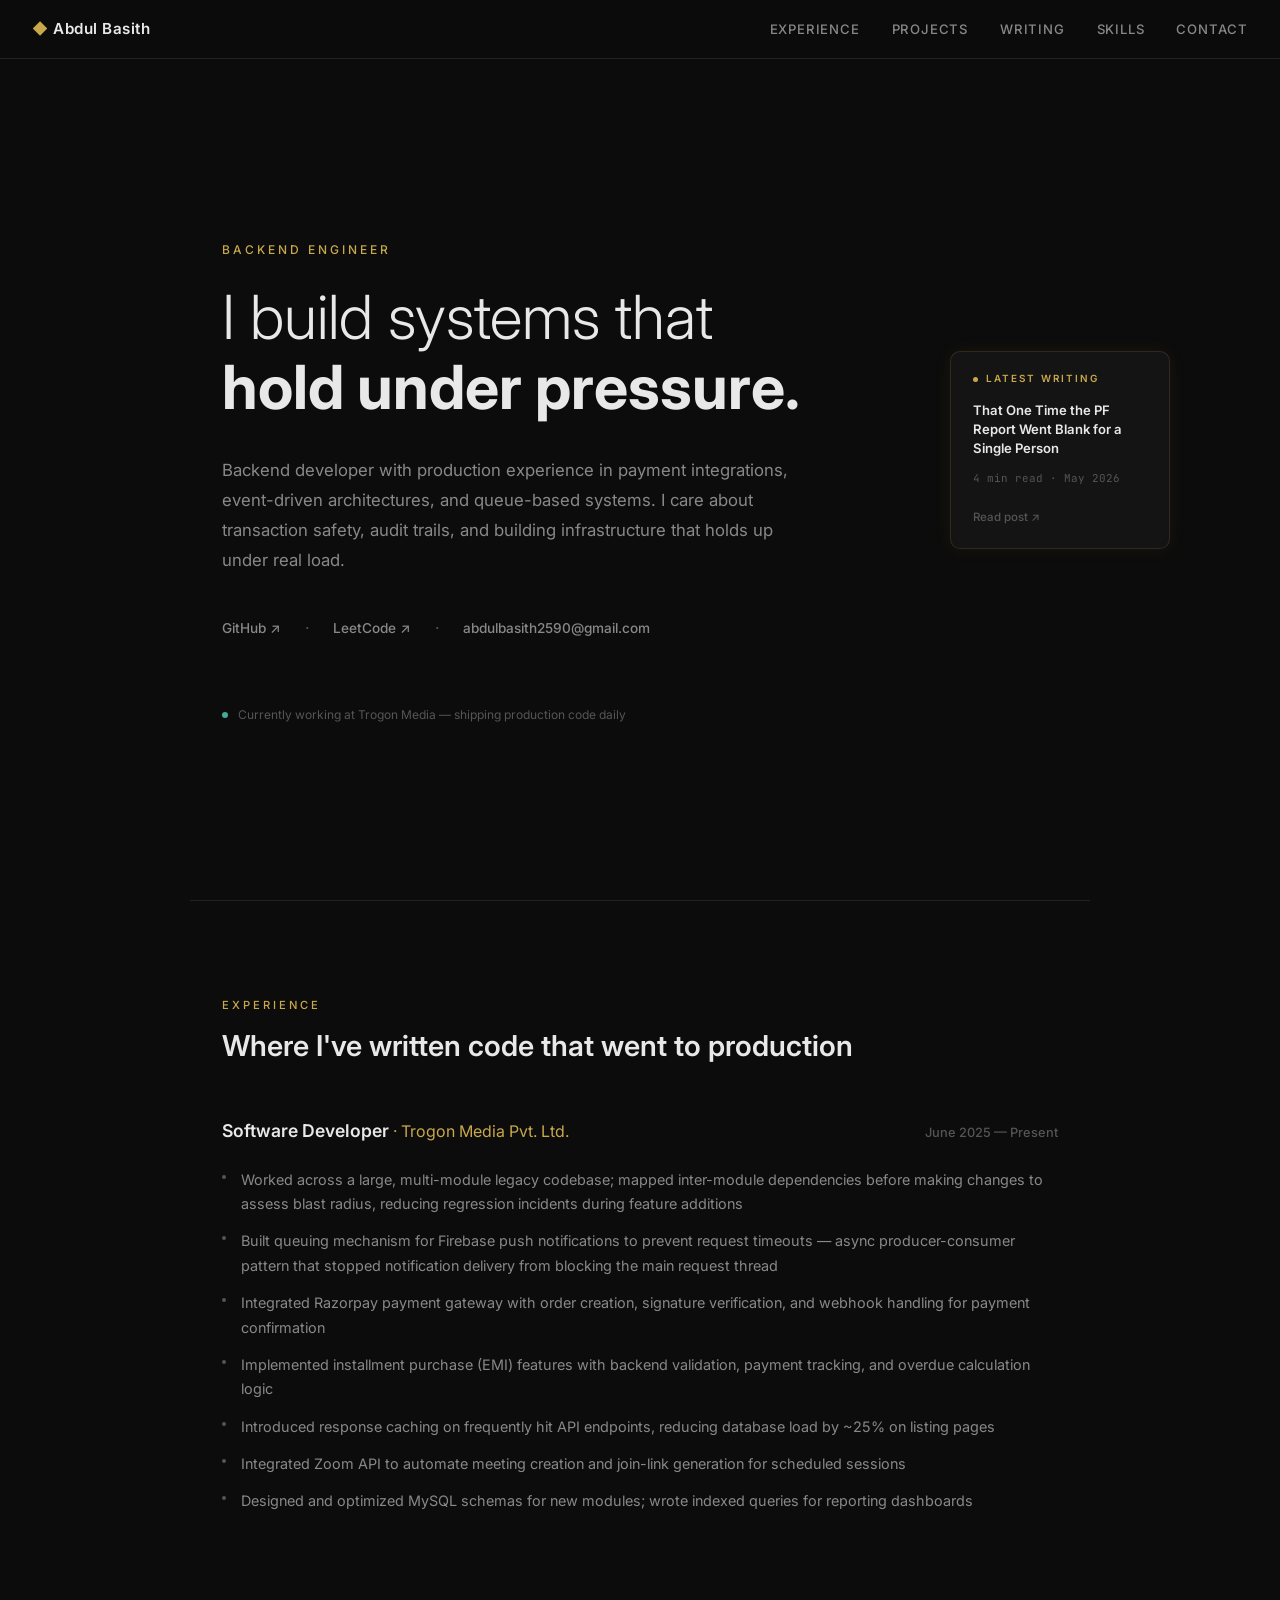
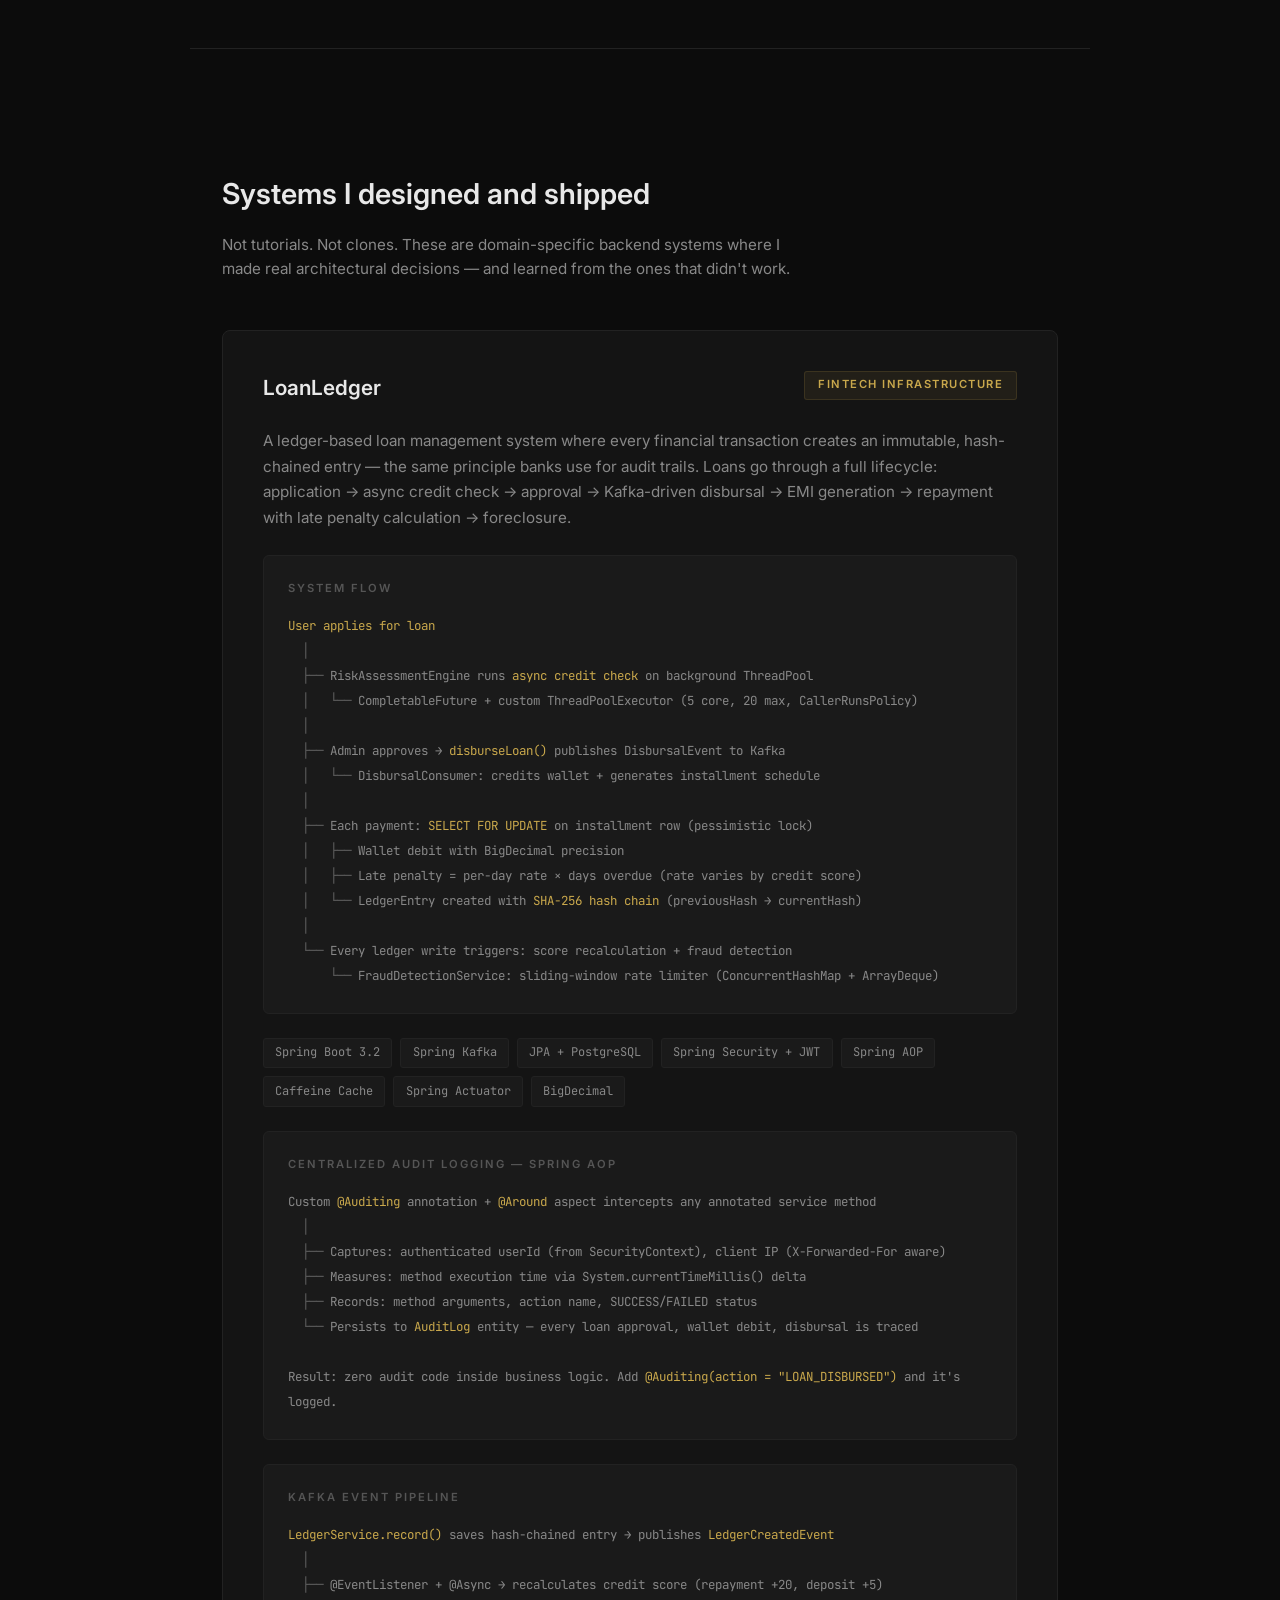
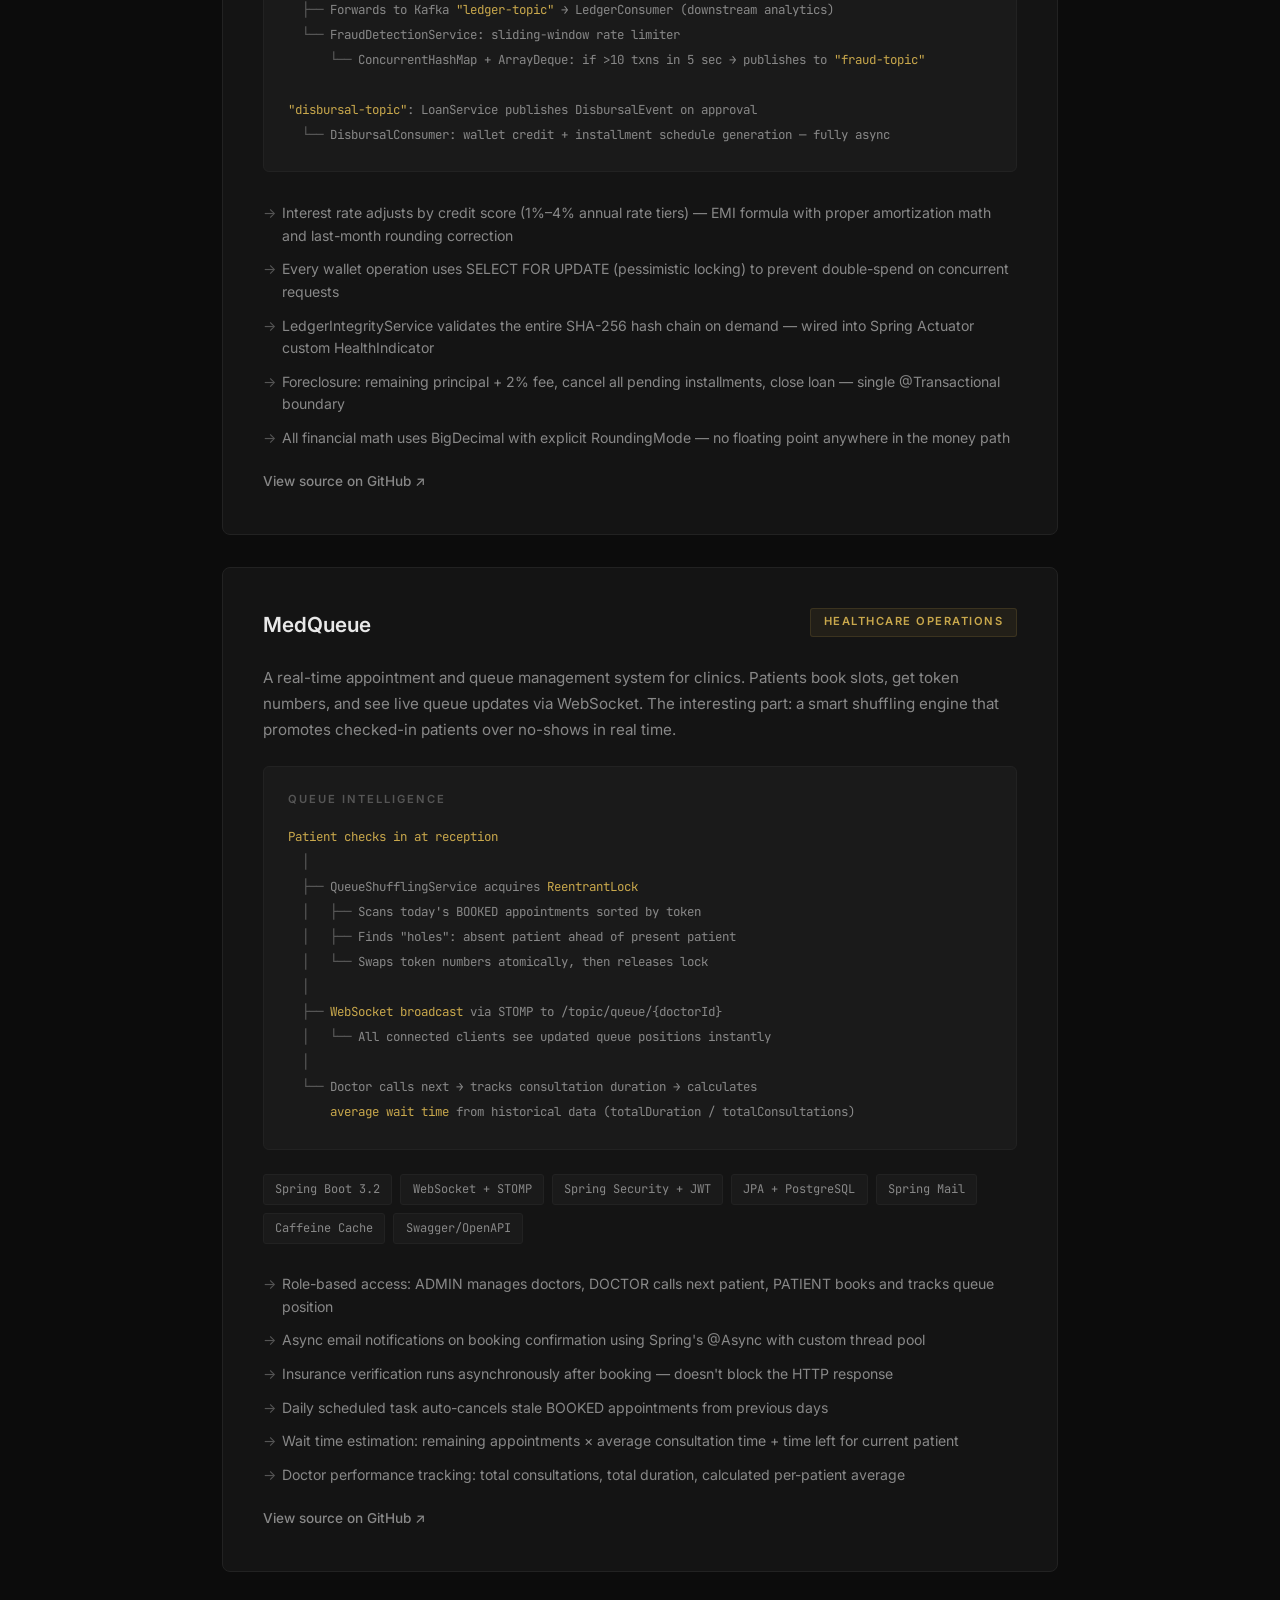
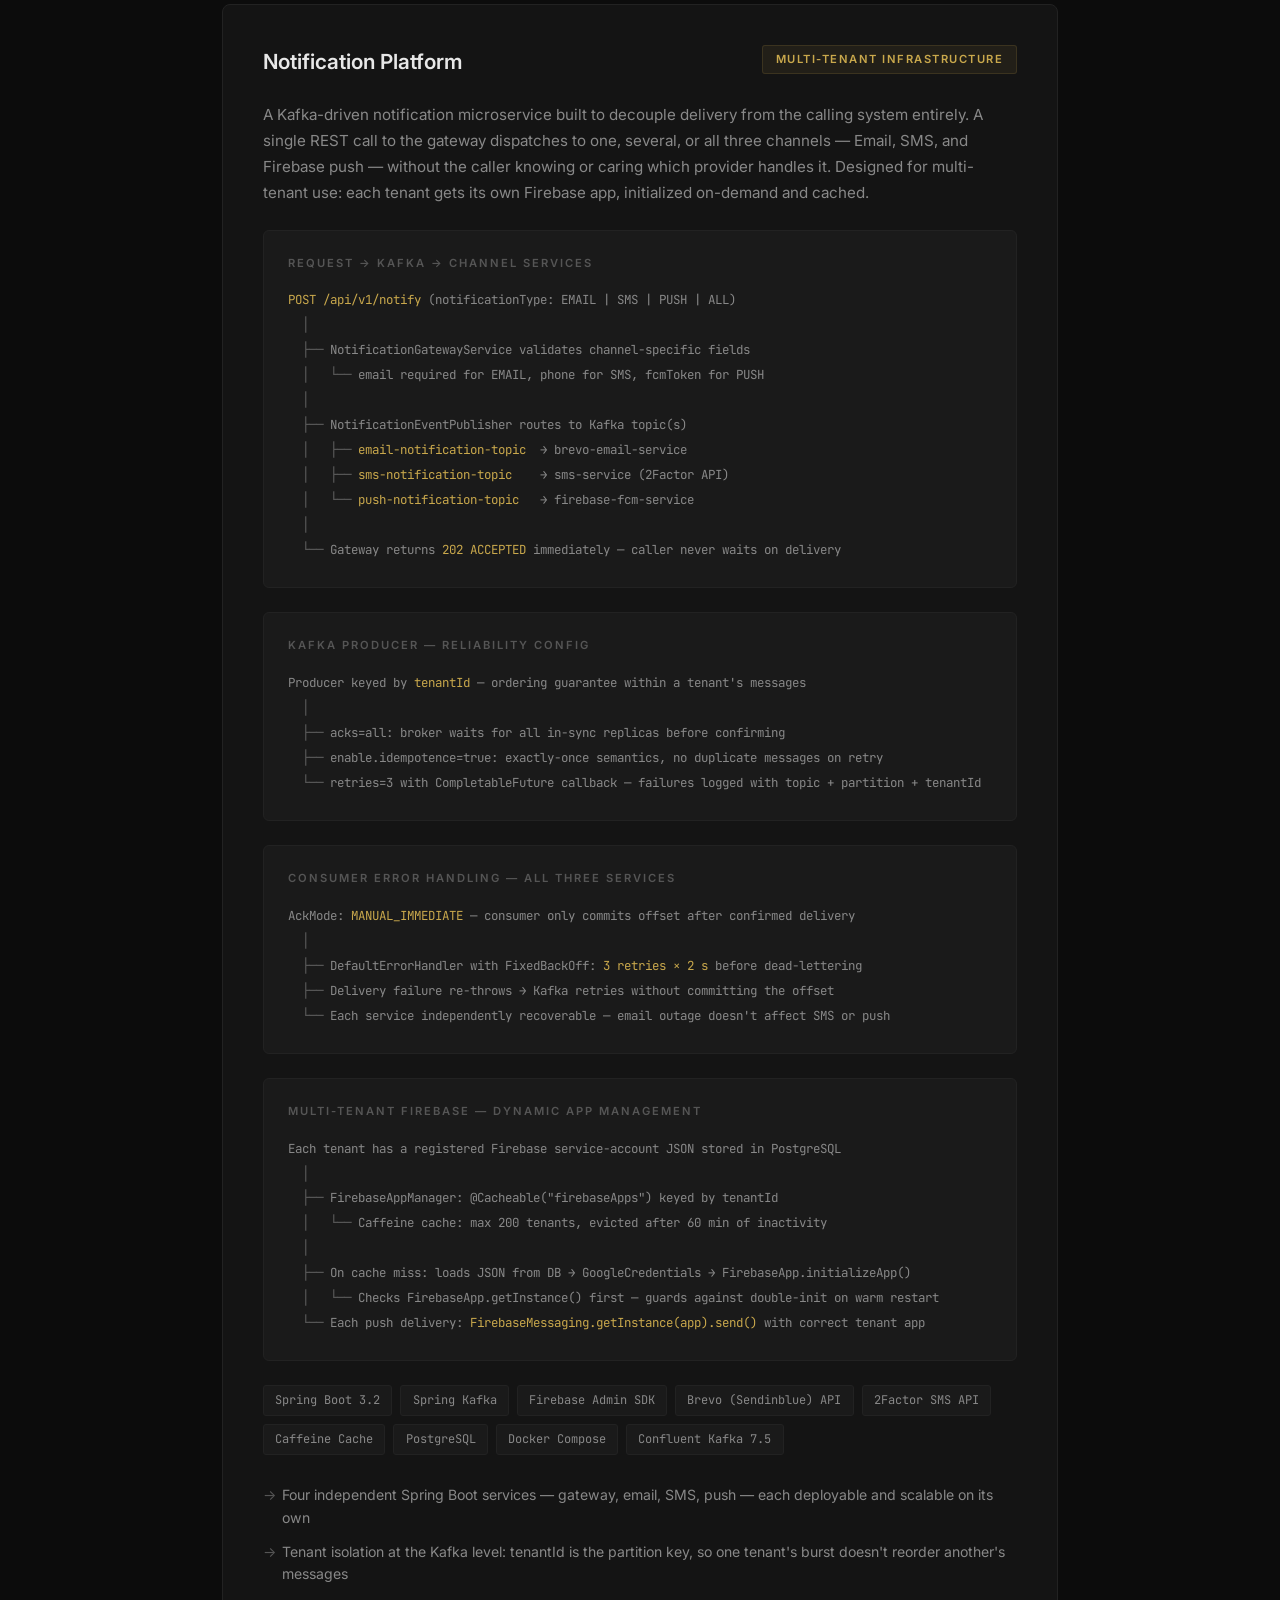
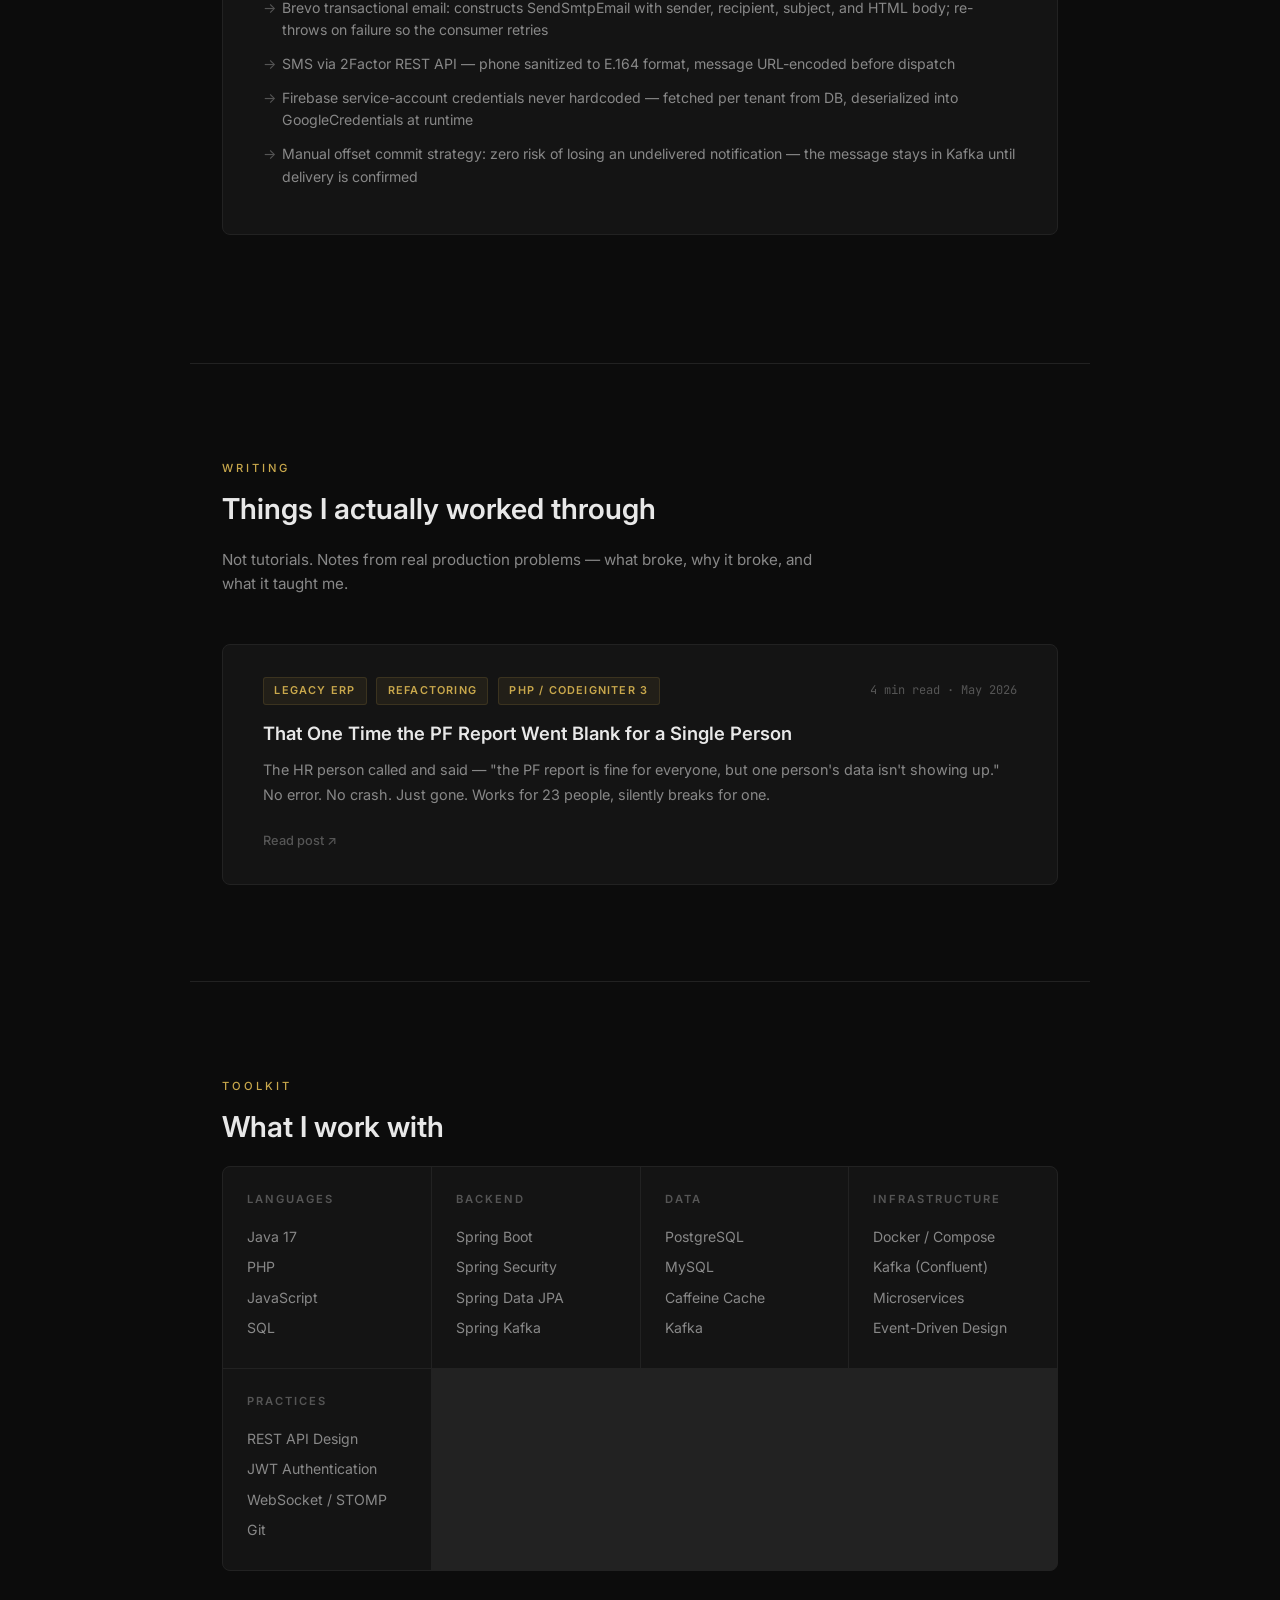
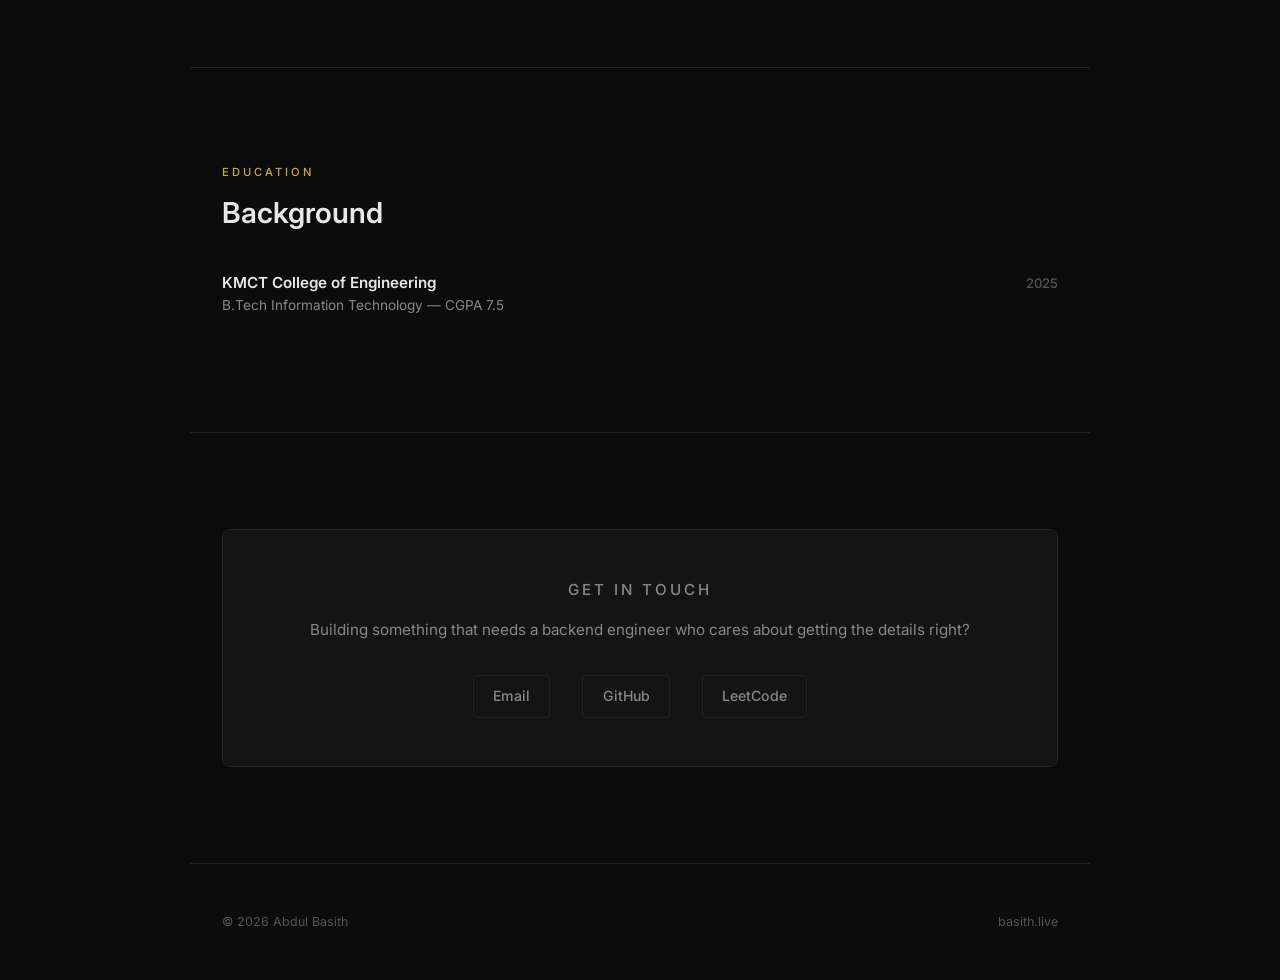
==== commit bdee65b7: "made date synamic" ====
--- a/index.html
+++ b/index.html
@@ -426,7 +426,7 @@
 </section>
 
 <footer>
-    <span>© 2025 Abdul Basith</span>
+    <span>© <script>document.write(new Date().getFullYear())</script> Abdul Basith</span>
     <span>basith.live</span>
 </footer>
 
